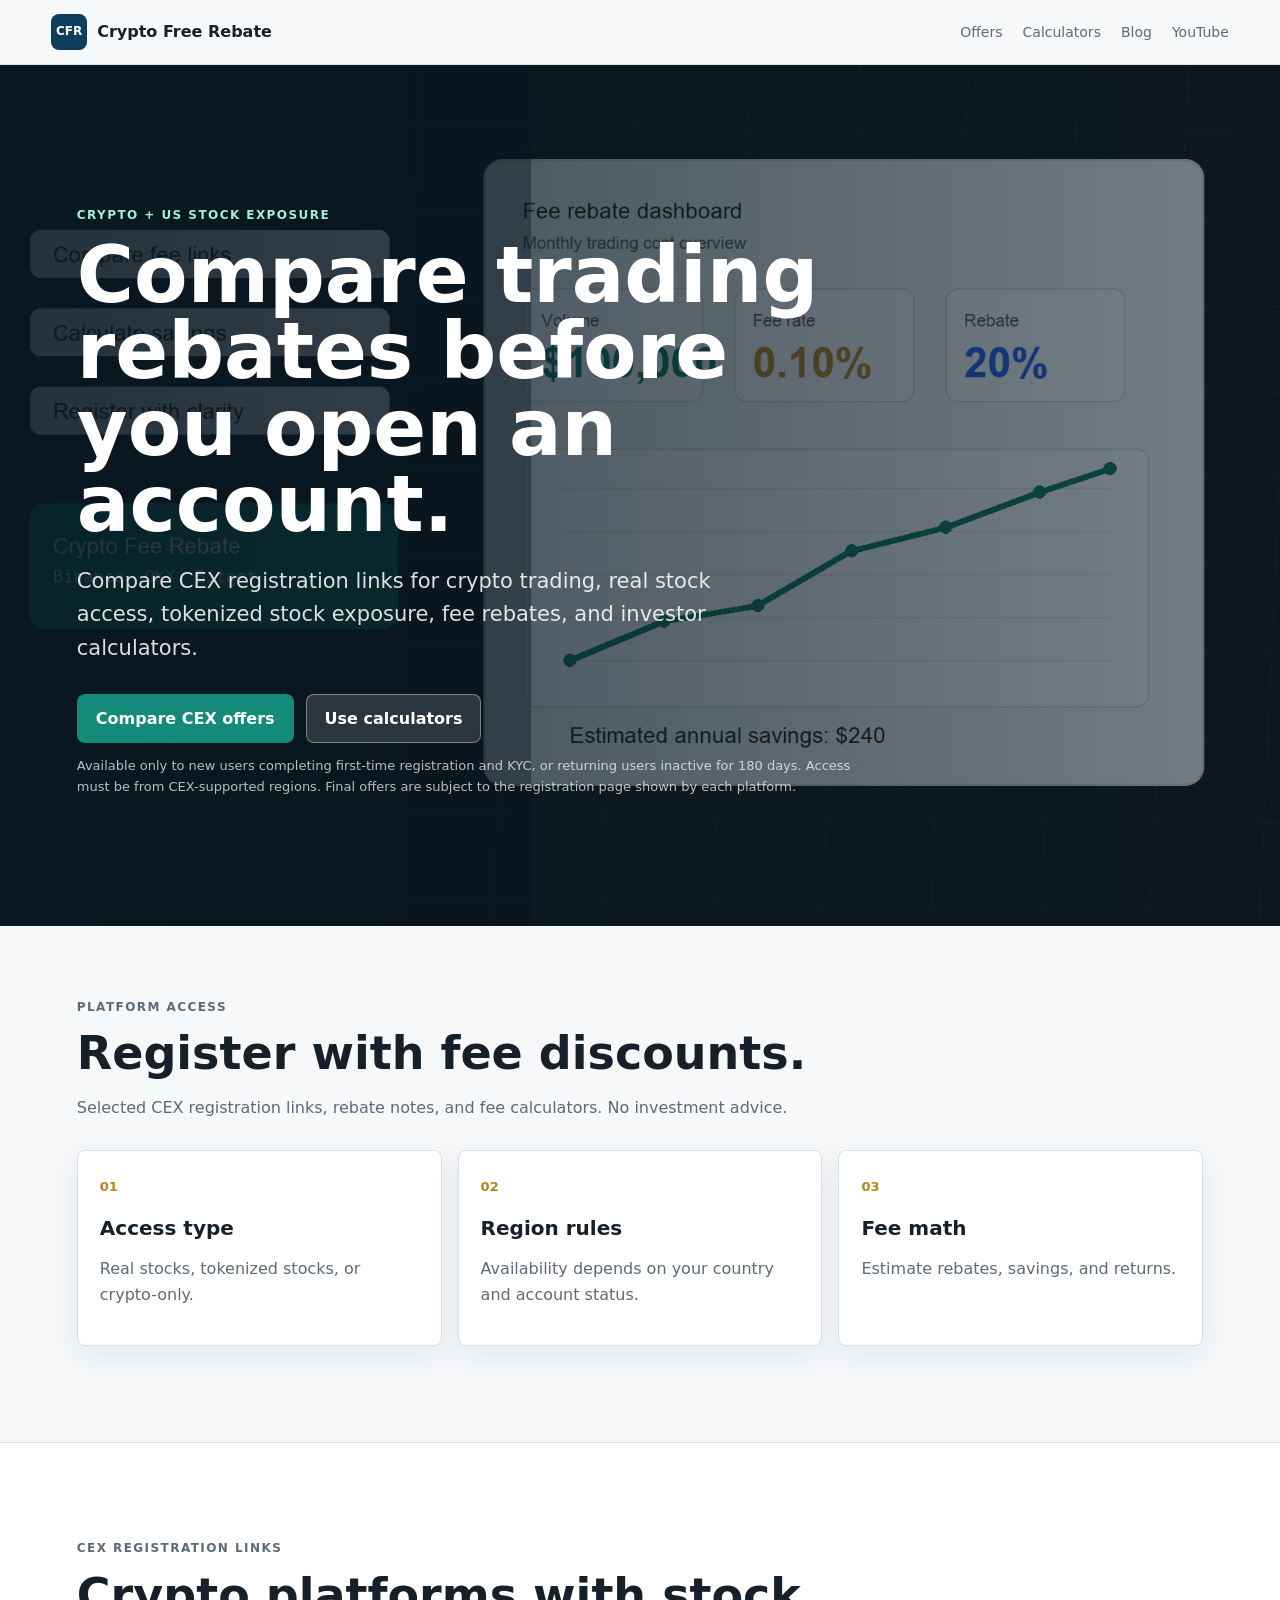
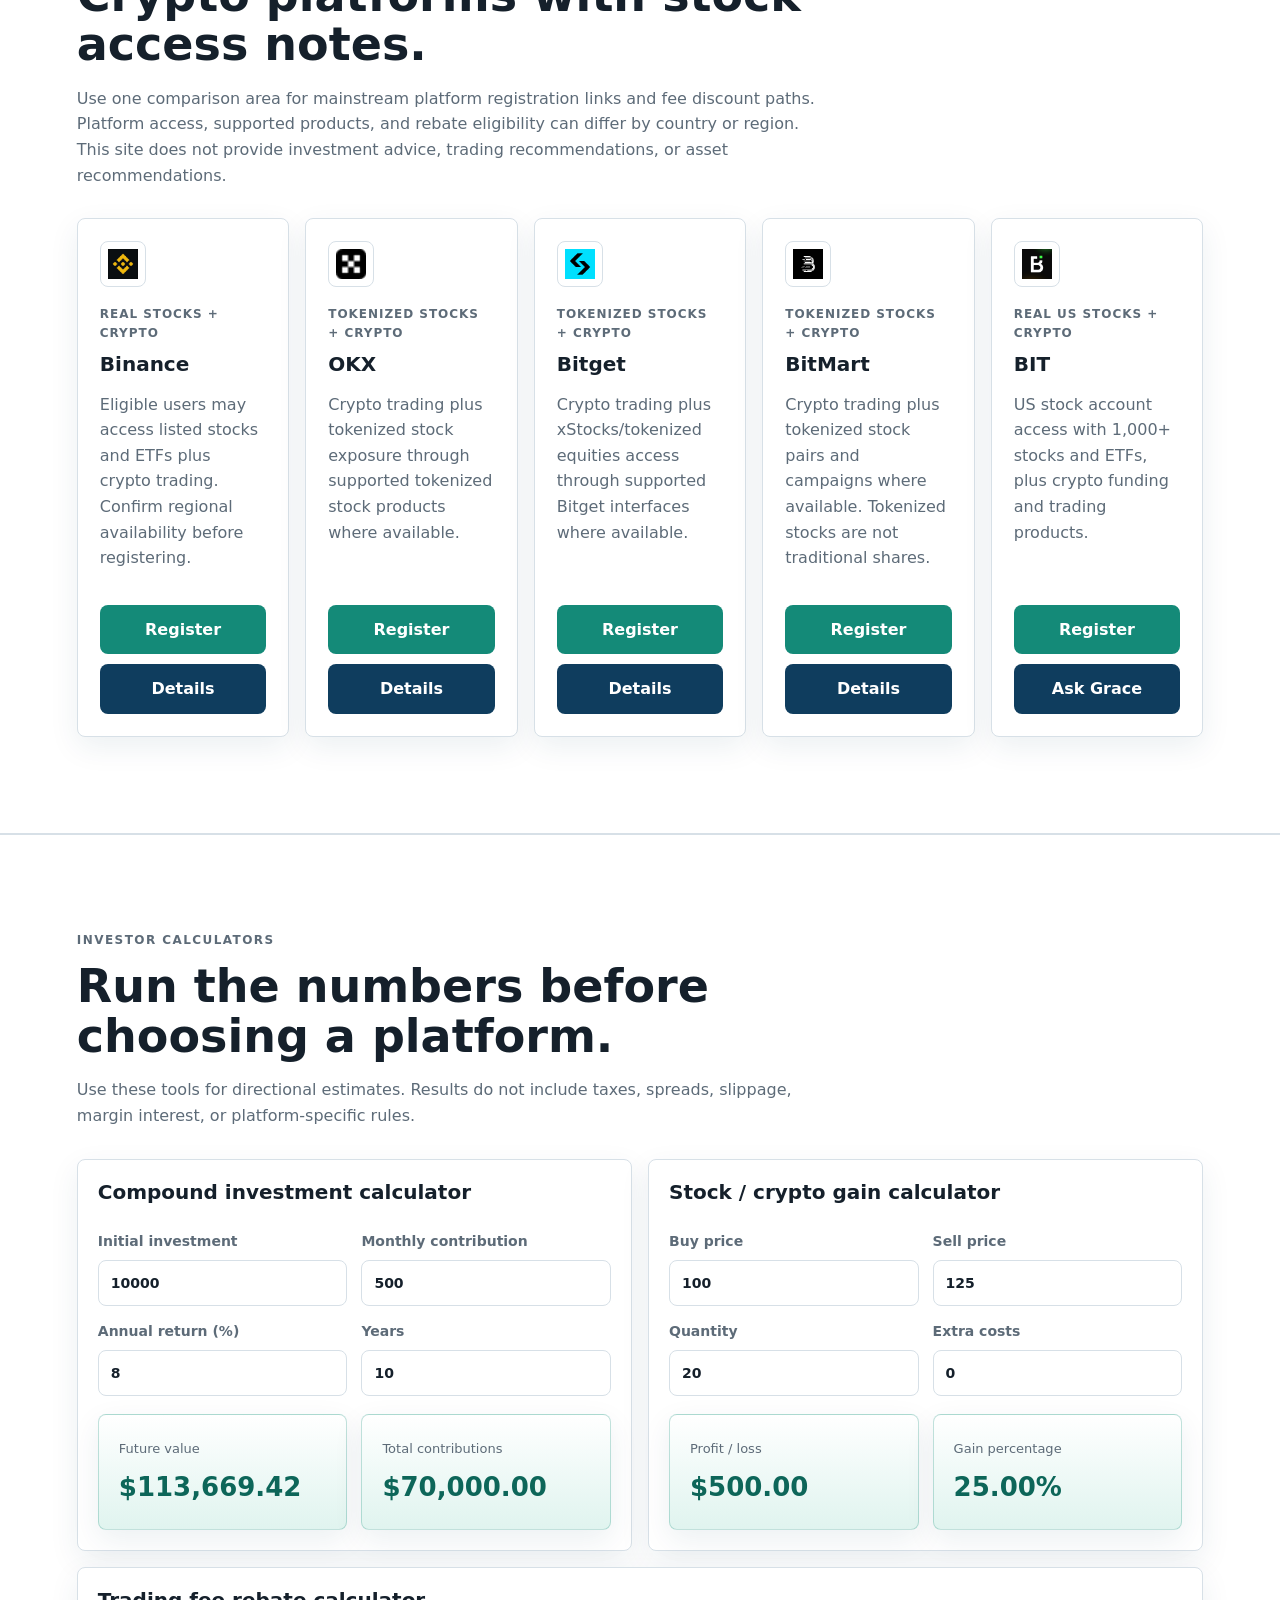
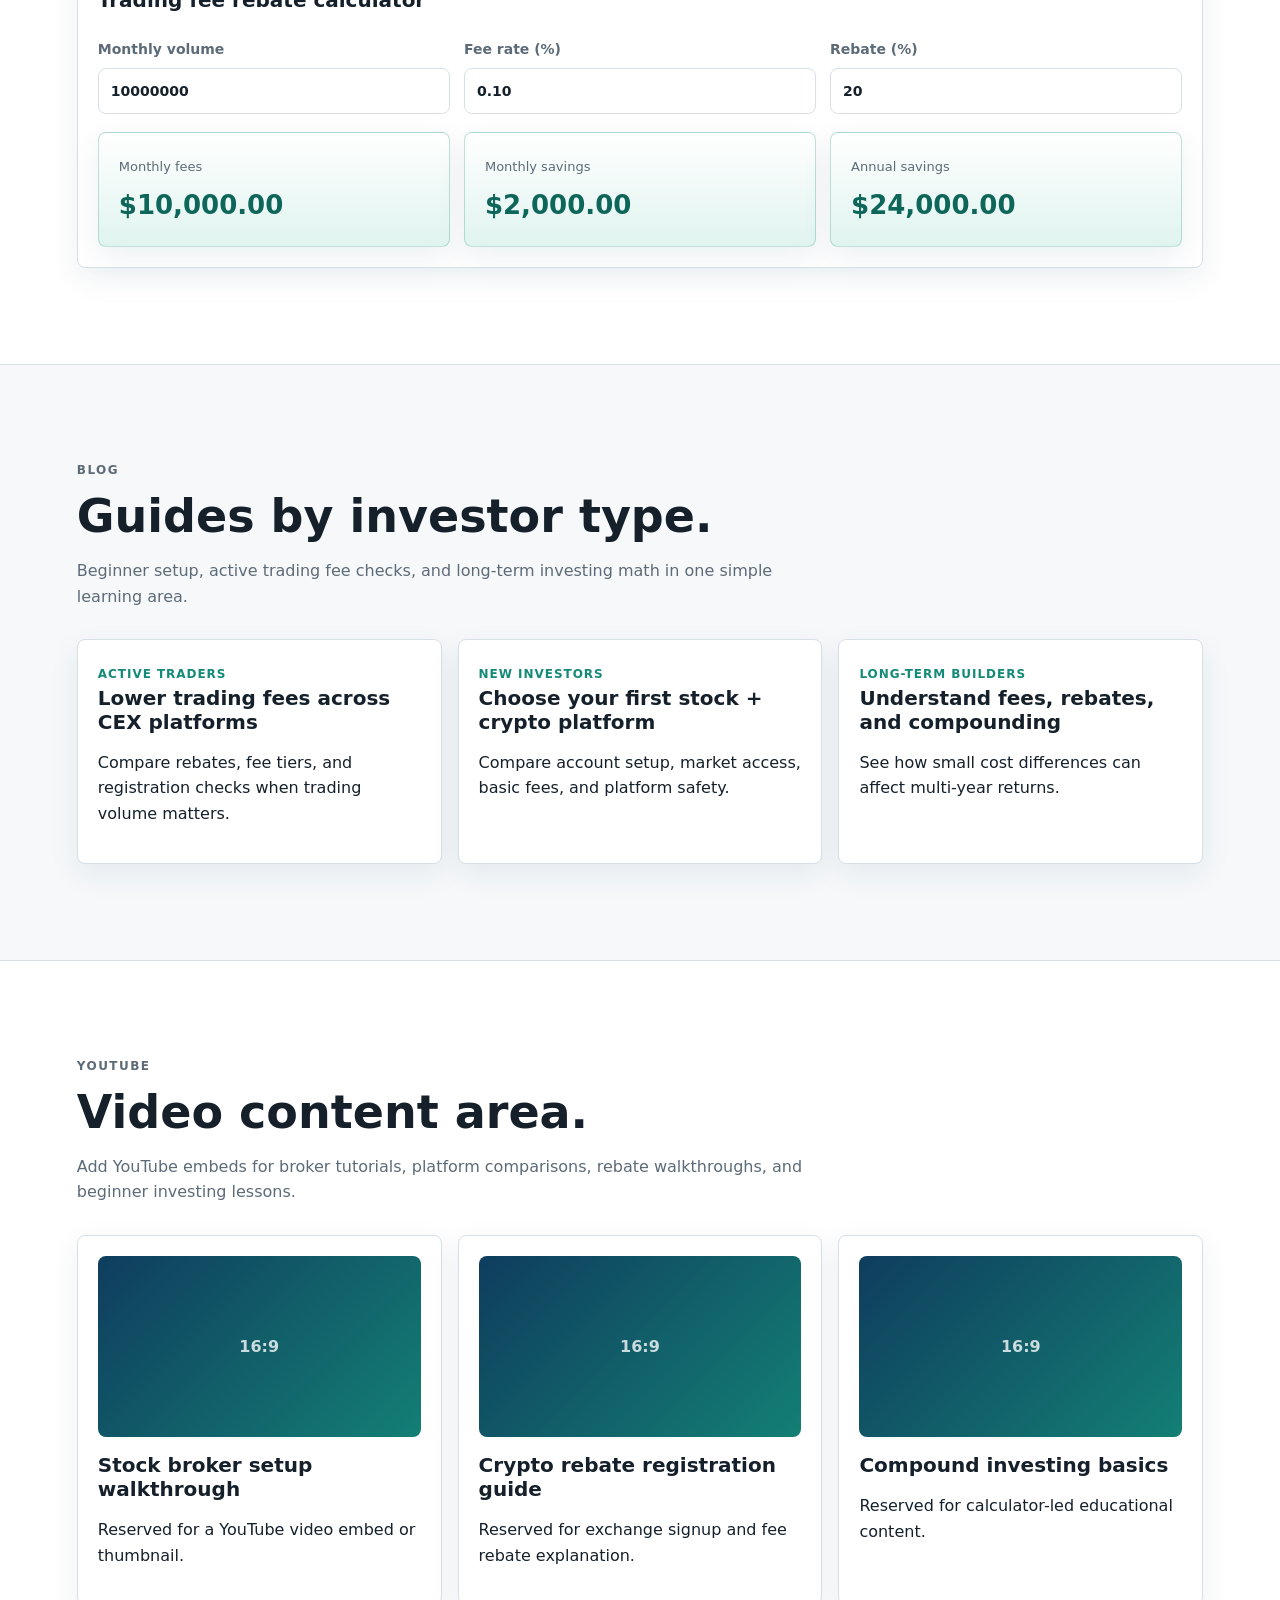
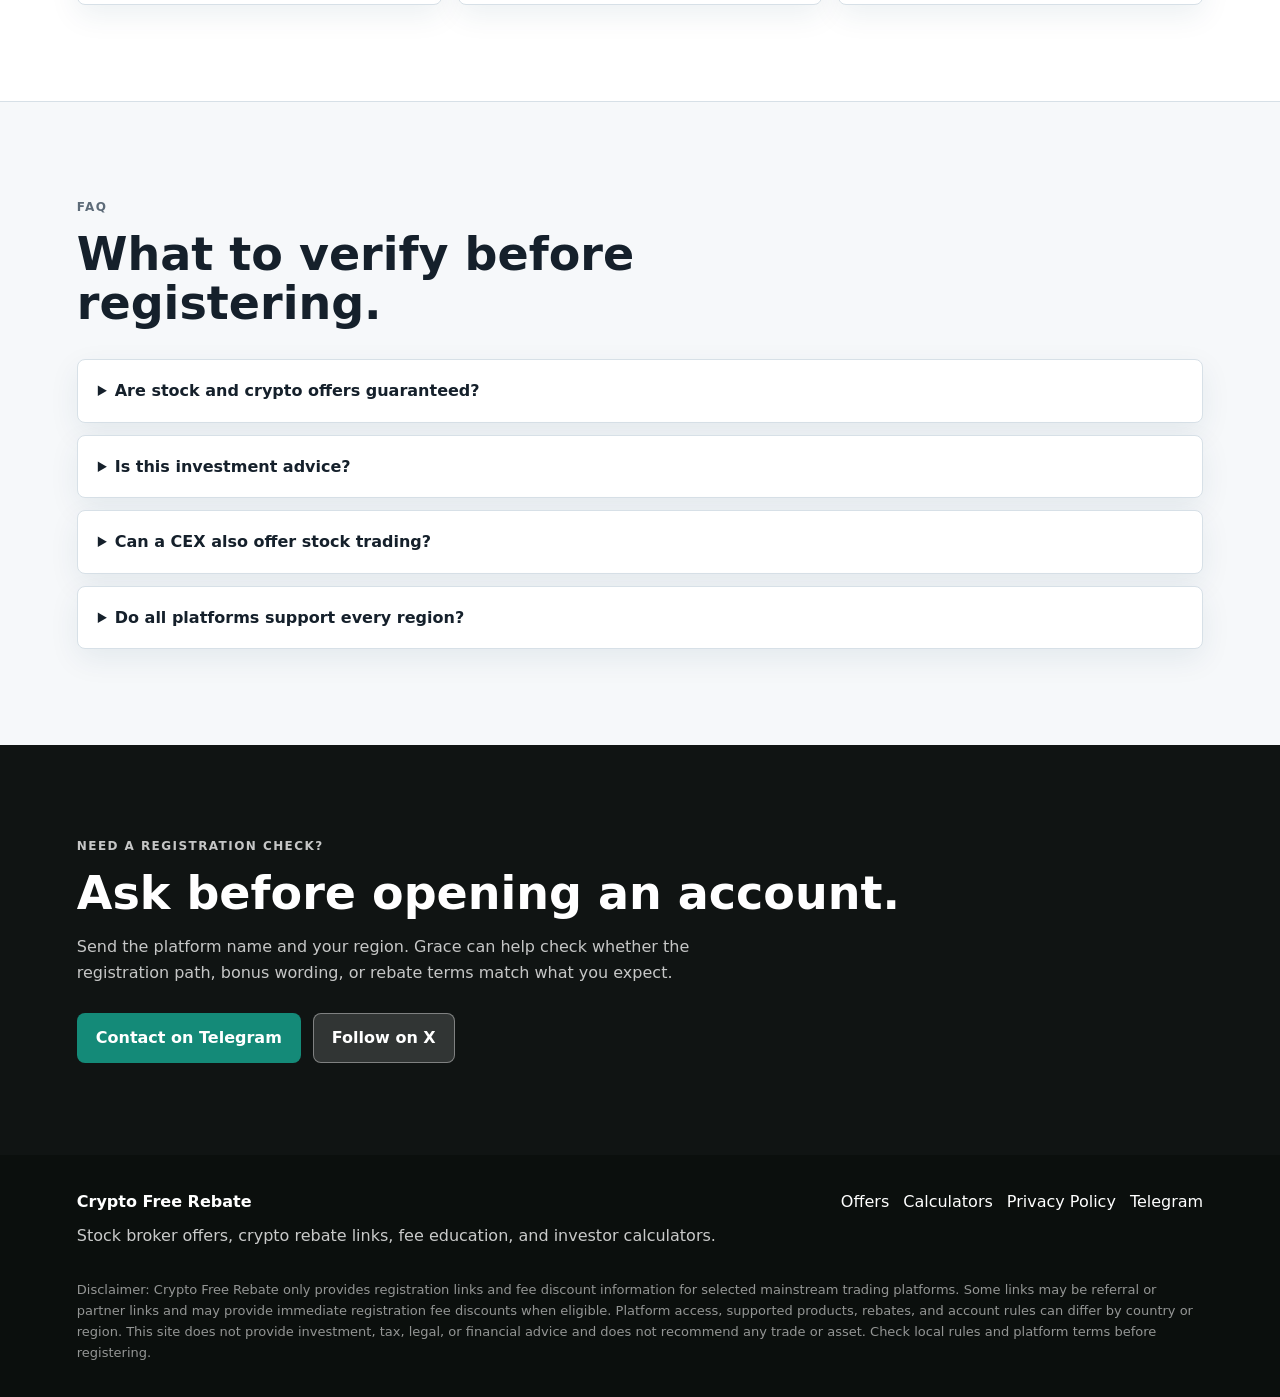
==== index.html @ 169d19b3 "Initial static site" ====
<!doctype html>
<html lang="en">
  <head>
    <meta charset="utf-8">
    <meta name="viewport" content="width=device-width, initial-scale=1">
    <meta name="theme-color" content="#f6f8fa">
    <meta name="apple-mobile-web-app-status-bar-style" content="default">
    <title>Crypto Free Rebate | Stock & Crypto Trading Offers</title>
    <meta name="description" content="Compare stock broker offers, crypto exchange rebates, trading fee discounts, and use investment calculators for compounding, gains, and fee savings.">
    <link rel="canonical" href="https://cryptofreerebate.com/">
    <meta property="og:type" content="website">
    <meta property="og:url" content="https://cryptofreerebate.com/">
    <meta property="og:title" content="Crypto Free Rebate | Stock & Crypto Trading Offers">
    <meta property="og:description" content="Compare stock and crypto trading offers, fee rebates, and investment tools in one clear place.">
    <meta property="og:image" content="https://cryptofreerebate.com/assets/og-image.png">
    <meta name="twitter:card" content="summary_large_image">
    <meta name="twitter:title" content="Crypto Free Rebate">
    <meta name="twitter:description" content="Stock broker offers, crypto rebates, and calculators for smarter fee decisions.">
    <meta name="twitter:image" content="https://cryptofreerebate.com/assets/og-image.png">
    <link rel="icon" href="/assets/favicon.svg" type="image/svg+xml">
    <link rel="stylesheet" href="/assets/styles.css">
    <script defer src="/assets/app.js"></script>
    <script type="application/ld+json">
      {
        "@context": "https://schema.org",
        "@type": "WebSite",
        "name": "Crypto Free Rebate",
        "url": "https://cryptofreerebate.com/",
        "description": "A stock and crypto trading offer comparison site with investment calculators and fee education.",
        "inLanguage": "en"
      }
    </script>
  </head>
  <body>
    <header class="site-header">
      <a class="brand" href="/" aria-label="Crypto Free Rebate home">
        <span class="brand-mark">CFR</span>
        <span>Crypto Free Rebate</span>
      </a>
      <nav class="nav" aria-label="Main navigation">
        <a href="#cex-offers">Offers</a>
        <a href="#calculators">Calculators</a>
        <a href="#blog">Blog</a>
        <a href="#youtube">YouTube</a>
      </nav>
    </header>

    <main>
      <section class="hero image-hero">
        <div class="hero-overlay"></div>
        <div class="hero-content">
          <p class="eyebrow">Crypto + US stock exposure</p>
          <h1>Compare trading rebates before you open an account.</h1>
          <p class="hero-copy">Compare CEX registration links for crypto trading, real stock access, tokenized stock exposure, fee rebates, and investor calculators.</p>
          <div class="hero-actions">
            <a class="button primary" href="#cex-offers">Compare CEX offers</a>
            <a class="button secondary" href="#calculators">Use calculators</a>
          </div>
          <p class="microcopy">Available only to new users completing first-time registration and KYC, or returning users inactive for 180 days. Access must be from CEX-supported regions. Final offers are subject to the registration page shown by each platform.</p>
        </div>
      </section>

      <section class="section compact" aria-labelledby="trust-title">
        <div class="section-heading">
          <p class="eyebrow">Platform access</p>
          <h2 id="trust-title">Register with fee discounts.</h2>
          <p>Selected CEX registration links, rebate notes, and fee calculators. No investment advice.</p>
        </div>
        <div class="feature-grid">
          <article class="feature-card">
            <span class="feature-kicker">01</span>
            <h3>Access type</h3>
            <p>Real stocks, tokenized stocks, or crypto-only.</p>
          </article>
          <article class="feature-card">
            <span class="feature-kicker">02</span>
            <h3>Region rules</h3>
            <p>Availability depends on your country and account status.</p>
          </article>
          <article class="feature-card">
            <span class="feature-kicker">03</span>
            <h3>Fee math</h3>
            <p>Estimate rebates, savings, and returns.</p>
          </article>
        </div>
      </section>

      <section class="section band" id="cex-offers" aria-labelledby="cex-title">
        <div class="section-heading">
          <p class="eyebrow">CEX registration links</p>
          <h2 id="cex-title">Crypto platforms with stock access notes.</h2>
          <p>Use one comparison area for mainstream platform registration links and fee discount paths. Platform access, supported products, and rebate eligibility can differ by country or region. This site does not provide investment advice, trading recommendations, or asset recommendations.</p>
        </div>
        <div class="exchange-grid cex-grid">
          <article class="exchange-card">
            <div class="exchange-logo logo-image"><img src="/assets/logos/binance.jpg" alt="Binance logo"></div>
            <div>
              <p class="card-tag">Real stocks + crypto</p>
              <h3>Binance</h3>
              <p>Eligible users may access listed stocks and ETFs plus crypto trading. Confirm regional availability before registering.</p>
            </div>
            <div class="card-actions">
              <a class="button primary" href="https://accounts.binance.com/zh-CN/register?ref=GRACE0124" rel="sponsored nofollow noopener noreferrer">Register</a>
              <a class="button card-button" href="/binance-fee-rebate/">Details</a>
            </div>
          </article>
          <article class="exchange-card">
            <div class="exchange-logo logo-image"><img src="/assets/logos/okx.ico" alt="OKX logo"></div>
            <div>
              <p class="card-tag">Tokenized stocks + crypto</p>
              <h3>OKX</h3>
              <p>Crypto trading plus tokenized stock exposure through supported tokenized stock products where available.</p>
            </div>
            <div class="card-actions">
              <a class="button primary" href="https://www.promooboost.com/join/GRACE0124" rel="sponsored nofollow noopener noreferrer">Register</a>
              <a class="button card-button" href="/okx-fee-rebate/">Details</a>
            </div>
          </article>
          <article class="exchange-card">
            <div class="exchange-logo logo-image"><img src="/assets/logos/bitget.png" alt="Bitget logo"></div>
            <div>
              <p class="card-tag">Tokenized stocks + crypto</p>
              <h3>Bitget</h3>
              <p>Crypto trading plus xStocks/tokenized equities access through supported Bitget interfaces where available.</p>
            </div>
            <div class="card-actions">
              <a class="button primary" href="https://partner.hdmune.cn/bg/y2y7e4lp" rel="sponsored nofollow noopener noreferrer">Register</a>
              <a class="button card-button" href="/bitget-fee-rebate/">Details</a>
            </div>
          </article>
          <article class="exchange-card">
            <div class="exchange-logo logo-image"><img src="/assets/logos/bitmart.jpg" alt="BitMart logo"></div>
            <div>
              <p class="card-tag">Tokenized stocks + crypto</p>
              <h3>BitMart</h3>
              <p>Crypto trading plus tokenized stock pairs and campaigns where available. Tokenized stocks are not traditional shares.</p>
            </div>
            <div class="card-actions">
              <a class="button primary" href="https://www.bitmart.com/invite/Grace0124/zh-CN" rel="sponsored nofollow noopener noreferrer">Register</a>
              <a class="button card-button" href="/bitmart-fee-rebate/">Details</a>
            </div>
          </article>
          <article class="exchange-card">
            <div class="exchange-logo logo-image"><img src="/assets/logos/bit.jpg" alt="BIT logo"></div>
            <div>
              <p class="card-tag">Real US stocks + crypto</p>
              <h3>BIT</h3>
              <p>US stock account access with 1,000+ stocks and ETFs, plus crypto funding and trading products.</p>
            </div>
            <div class="card-actions">
              <a class="button primary" href="https://www.bit.com/signup" rel="sponsored nofollow noopener noreferrer">Register</a>
              <a class="button card-button" href="#contact">Ask Grace</a>
            </div>
          </article>
        </div>
      </section>

      <section class="section band" id="calculators" aria-labelledby="calc-title">
        <div class="section-heading">
          <p class="eyebrow">Investor calculators</p>
          <h2 id="calc-title">Run the numbers before choosing a platform.</h2>
          <p>Use these tools for directional estimates. Results do not include taxes, spreads, slippage, margin interest, or platform-specific rules.</p>
        </div>
        <div class="calculator-grid">
          <article class="tool-card calculator" data-compound-calculator>
            <h3>Compound investment calculator</h3>
            <div class="field-grid two">
              <label>Initial investment <input data-principal type="number" min="0" step="100" value="10000" inputmode="decimal"></label>
              <label>Monthly contribution <input data-contribution type="number" min="0" step="50" value="500" inputmode="decimal"></label>
              <label>Annual return (%) <input data-return type="number" step="0.1" value="8" inputmode="decimal"></label>
              <label>Years <input data-years type="number" min="1" step="1" value="10" inputmode="numeric"></label>
            </div>
            <div class="result-grid two" aria-live="polite">
              <div class="result-card"><span>Future value</span><strong data-future-value>$0.00</strong></div>
              <div class="result-card"><span>Total contributions</span><strong data-total-contributions>$0.00</strong></div>
            </div>
          </article>

          <article class="tool-card calculator" data-gain-calculator>
            <h3>Stock / crypto gain calculator</h3>
            <div class="field-grid two">
              <label>Buy price <input data-buy-price type="number" min="0" step="0.01" value="100" inputmode="decimal"></label>
              <label>Sell price <input data-sell-price type="number" min="0" step="0.01" value="125" inputmode="decimal"></label>
              <label>Quantity <input data-quantity type="number" min="0" step="0.01" value="20" inputmode="decimal"></label>
              <label>Extra costs <input data-extra-costs type="number" min="0" step="0.01" value="0" inputmode="decimal"></label>
            </div>
            <div class="result-grid two" aria-live="polite">
              <div class="result-card"><span>Profit / loss</span><strong data-profit-loss>$0.00</strong></div>
              <div class="result-card"><span>Gain percentage</span><strong data-gain-percent>0.00%</strong></div>
            </div>
          </article>

          <article class="tool-card calculator" data-fee-calculator>
            <h3>Trading fee rebate calculator</h3>
            <div class="field-grid three">
              <label>Monthly volume <input data-volume type="number" min="0" step="1000" value="10000000" inputmode="decimal"></label>
              <label>Fee rate (%) <input data-fee-rate type="number" min="0" step="0.01" value="0.10" inputmode="decimal"></label>
              <label>Rebate (%) <input data-rebate type="number" min="0" max="100" step="1" value="20" inputmode="decimal"></label>
            </div>
            <div class="result-grid three" aria-live="polite">
              <div class="result-card"><span>Monthly fees</span><strong data-monthly-fee>$0.00</strong></div>
              <div class="result-card"><span>Monthly savings</span><strong data-monthly-savings>$0.00</strong></div>
              <div class="result-card"><span>Annual savings</span><strong data-annual-savings>$0.00</strong></div>
            </div>
          </article>
        </div>
      </section>

      <section class="section" id="blog" aria-labelledby="blog-title">
        <div class="section-heading">
          <p class="eyebrow">Blog</p>
          <h2 id="blog-title">Guides by investor type.</h2>
          <p>Beginner setup, active trading fee checks, and long-term investing math in one simple learning area.</p>
        </div>
        <div class="article-card-grid">
          <a class="article-card" href="/blog/reduce-crypto-trading-fees/">
            <span class="card-tag">Active traders</span>
            <h3>Lower trading fees across CEX platforms</h3>
            <p>Compare rebates, fee tiers, and registration checks when trading volume matters.</p>
          </a>
          <article class="article-card">
            <span class="card-tag">New investors</span>
            <h3>Choose your first stock + crypto platform</h3>
            <p>Compare account setup, market access, basic fees, and platform safety.</p>
          </article>
          <article class="article-card">
            <span class="card-tag">Long-term builders</span>
            <h3>Understand fees, rebates, and compounding</h3>
            <p>See how small cost differences can affect multi-year returns.</p>
          </article>
        </div>
      </section>

      <section class="section band" id="youtube" aria-labelledby="youtube-title">
        <div class="section-heading">
          <p class="eyebrow">YouTube</p>
          <h2 id="youtube-title">Video content area.</h2>
          <p>Add YouTube embeds for broker tutorials, platform comparisons, rebate walkthroughs, and beginner investing lessons.</p>
        </div>
        <div class="video-grid">
          <article class="video-card">
            <div class="video-placeholder">16:9</div>
            <h3>Stock broker setup walkthrough</h3>
            <p>Reserved for a YouTube video embed or thumbnail.</p>
          </article>
          <article class="video-card">
            <div class="video-placeholder">16:9</div>
            <h3>Crypto rebate registration guide</h3>
            <p>Reserved for exchange signup and fee rebate explanation.</p>
          </article>
          <article class="video-card">
            <div class="video-placeholder">16:9</div>
            <h3>Compound investing basics</h3>
            <p>Reserved for calculator-led educational content.</p>
          </article>
        </div>
      </section>

      <section class="section" aria-labelledby="faq-title">
        <div class="section-heading">
          <p class="eyebrow">FAQ</p>
          <h2 id="faq-title">What to verify before registering.</h2>
        </div>
        <div class="faq-list">
          <details>
            <summary>Are stock and crypto offers guaranteed?</summary>
            <p>No. Signup bonuses, rebates, and fee discounts depend on platform terms, region, KYC status, deposits, trading activity, and campaign timing.</p>
          </details>
          <details>
            <summary>Is this investment advice?</summary>
            <p>No. Crypto Free Rebate only provides mainstream trading platform registration links, fee discount information, and calculators. It does not recommend buying, selling, holding, or trading any asset.</p>
          </details>
          <details>
            <summary>Can a CEX also offer stock trading?</summary>
            <p>Yes, but the structure matters. Some platforms offer real stock trading. Others offer tokenized stocks that provide price exposure but may not include shareholder rights. Always verify product access on the platform site.</p>
          </details>
          <details>
            <summary>Do all platforms support every region?</summary>
            <p>No. Each crypto platform can restrict registration, products, fee rebates, KYC rules, deposits, and stock or tokenized stock access by country or region. Always check the platform page for your location before registering.</p>
          </details>
        </div>
      </section>

      <section class="cta-section" id="contact">
        <p class="eyebrow">Need a registration check?</p>
        <h2>Ask before opening an account.</h2>
        <p>Send the platform name and your region. Grace can help check whether the registration path, bonus wording, or rebate terms match what you expect.</p>
        <div class="hero-actions">
          <a class="button primary" href="https://t.me/Graceliu0124" rel="noopener noreferrer">Contact on Telegram</a>
          <a class="button secondary" href="https://x.com/0124_grace?s=21" rel="noopener noreferrer">Follow on X</a>
        </div>
      </section>
    </main>

    <footer class="footer">
      <div>
        <strong>Crypto Free Rebate</strong>
        <p>Stock broker offers, crypto rebate links, fee education, and investor calculators.</p>
      </div>
      <div class="footer-links">
        <a href="#cex-offers">Offers</a>
        <a href="#calculators">Calculators</a>
        <a href="/privacy-policy/">Privacy Policy</a>
        <a href="https://t.me/Graceliu0124" rel="noopener noreferrer">Telegram</a>
      </div>
      <p class="fine-print">Disclaimer: Crypto Free Rebate only provides registration links and fee discount information for selected mainstream trading platforms. Some links may be referral or partner links and may provide immediate registration fee discounts when eligible. Platform access, supported products, rebates, and account rules can differ by country or region. This site does not provide investment, tax, legal, or financial advice and does not recommend any trade or asset. Check local rules and platform terms before registering.</p>
    </footer>
  </body>
</html>
---- assets/styles.css ----
:root {
  color-scheme: light;
  --bg: #f6f8fa;
  --surface: #ffffff;
  --surface-muted: #eef4f3;
  --text: #15202b;
  --muted: #5d6b78;
  --border: #d7e0e7;
  --accent: #148a78;
  --accent-dark: #0d6659;
  --accent-soft: #e0f4ef;
  --gold: #b98521;
  --ink: #0f3d5e;
  --shadow: 0 10px 30px rgba(15, 61, 94, 0.08);
}

* {
  box-sizing: border-box;
}

html {
  scroll-behavior: smooth;
}

body {
  margin: 0;
  background: var(--bg);
  color: var(--text);
  font-family: Inter, ui-sans-serif, system-ui, -apple-system, BlinkMacSystemFont, "Segoe UI", sans-serif;
  line-height: 1.6;
}

a {
  color: inherit;
}

.site-header {
  position: sticky;
  top: 0;
  z-index: 10;
  display: flex;
  align-items: center;
  justify-content: space-between;
  gap: 24px;
  padding: 14px clamp(18px, 4vw, 56px);
  background: rgba(246, 248, 250, 0.92);
  border-bottom: 1px solid rgba(215, 224, 231, 0.86);
  backdrop-filter: blur(14px);
}

.brand {
  display: inline-flex;
  align-items: center;
  gap: 10px;
  font-weight: 800;
  text-decoration: none;
  letter-spacing: 0;
}

.brand-mark {
  display: inline-grid;
  place-items: center;
  width: 36px;
  height: 36px;
  border-radius: 8px;
  background: var(--ink);
  color: #fff;
  font-size: 12px;
  font-weight: 800;
}

.nav {
  display: flex;
  align-items: center;
  gap: 20px;
  color: var(--muted);
  font-size: 14px;
}

.nav a {
  text-decoration: none;
}

.nav a:hover {
  color: var(--text);
}

.image-hero {
  position: relative;
  min-height: 78vh;
  display: grid;
  align-items: center;
  padding: clamp(80px, 11vw, 150px) clamp(20px, 6vw, 86px) clamp(70px, 9vw, 120px);
  background-image: url("/assets/hero-dashboard.png");
  background-size: cover;
  background-position: center;
  overflow: hidden;
}

.hero-overlay {
  position: absolute;
  inset: 0;
  background: linear-gradient(90deg, rgba(8, 25, 38, 0.82), rgba(8, 25, 38, 0.54));
}

.hero-content {
  position: relative;
  max-width: 780px;
  color: #fff;
}

.eyebrow {
  margin: 0 0 12px;
  color: var(--accent);
  font-size: 12px;
  font-weight: 800;
  letter-spacing: 0.12em;
  text-transform: uppercase;
}

.hero-content .eyebrow {
  color: #9ff1d4;
}

h1,
h2,
h3,
p {
  overflow-wrap: anywhere;
}

h1 {
  margin: 0;
  max-width: 760px;
  font-size: clamp(42px, 7vw, 78px);
  line-height: 0.98;
  letter-spacing: 0;
}

h2 {
  margin: 0;
  font-size: clamp(28px, 4vw, 46px);
  line-height: 1.08;
  letter-spacing: 0;
}

h3 {
  margin: 0 0 8px;
  font-size: 20px;
  line-height: 1.2;
}

.hero-copy {
  max-width: 660px;
  margin: 22px 0 0;
  font-size: clamp(17px, 2vw, 21px);
  color: rgba(255, 255, 255, 0.86);
}

.microcopy,
.fine-print {
  font-size: 13px;
  color: rgba(255, 255, 255, 0.72);
}

.hero-actions {
  display: flex;
  flex-wrap: wrap;
  gap: 12px;
  margin-top: 28px;
}

.button {
  display: inline-flex;
  align-items: center;
  justify-content: center;
  min-height: 44px;
  padding: 11px 18px;
  border: 1px solid transparent;
  border-radius: 8px;
  font-weight: 800;
  text-decoration: none;
  transition: transform 180ms ease, background-color 180ms ease, border-color 180ms ease;
}

.button:hover {
  transform: translateY(-1px);
}

.primary {
  background: var(--accent);
  color: #fff;
}

.primary:hover {
  background: var(--accent-dark);
}

.secondary {
  background: rgba(255, 255, 255, 0.14);
  border-color: rgba(255, 255, 255, 0.38);
  color: #fff;
}

.section {
  padding: clamp(56px, 8vw, 96px) clamp(20px, 6vw, 86px);
}

.section.compact {
  padding-top: clamp(46px, 6vw, 72px);
}

.band {
  background: var(--surface);
  border-block: 1px solid var(--border);
}

.section-heading {
  max-width: 760px;
  margin-bottom: 30px;
}

.section-heading p,
.split p,
.cta-section p,
.feature-card p,
.exchange-card p,
.content-page p,
.article p {
  color: var(--muted);
}

.feature-grid,
.exchange-grid {
  display: grid;
  grid-template-columns: repeat(3, minmax(0, 1fr));
  gap: 16px;
}

.exchange-grid {
  grid-template-columns: repeat(4, minmax(0, 1fr));
}

.cex-grid {
  grid-template-columns: repeat(5, minmax(0, 1fr));
}

.feature-card,
.exchange-card,
.stat-panel,
.faq-list details,
.rate-table,
.article-card {
  background: var(--surface);
  border: 1px solid var(--border);
  border-radius: 8px;
  box-shadow: var(--shadow);
}

.feature-card {
  padding: 22px;
}

.feature-kicker {
  display: inline-block;
  margin-bottom: 18px;
  color: var(--gold);
  font-weight: 800;
  font-size: 13px;
}

.exchange-card {
  display: flex;
  flex-direction: column;
  gap: 18px;
  min-height: 282px;
  padding: 22px;
}

.exchange-logo {
  width: 46px;
  height: 46px;
  display: grid;
  place-items: center;
  border-radius: 8px;
  color: #101413;
  font-weight: 900;
}

.logo-image {
  overflow: hidden;
  background: #fff;
  border: 1px solid var(--border);
}

.logo-image img {
  width: 30px;
  height: 30px;
  object-fit: contain;
}

.both {
  background: var(--ink);
  color: #fff;
}

.card-tag {
  margin: 0 0 8px;
  color: var(--accent);
  font-size: 12px;
  font-weight: 800;
  letter-spacing: 0.08em;
  text-transform: uppercase;
}

.binance {
  background: #f0b90b;
}

.okx {
  background: #111;
  color: #fff;
}

.bitget {
  background: #16d2b4;
}

.bitmart {
  background: #275df2;
  color: #fff;
}

.card-button {
  margin-top: auto;
  background: var(--ink);
  color: #fff;
}

.card-actions {
  display: grid;
  grid-template-columns: 1fr;
  gap: 10px;
  margin-top: auto;
}

.card-actions .button {
  width: 100%;
}

.split {
  display: grid;
  grid-template-columns: 1fr minmax(300px, 420px);
  gap: clamp(28px, 6vw, 72px);
  align-items: center;
}

.split .primary,
.content-page .primary,
.article .primary {
  margin-top: 10px;
}

.stat-panel {
  padding: 24px;
}

.stat-row,
.stat-total {
  display: flex;
  justify-content: space-between;
  gap: 20px;
  padding: 14px 0;
  border-bottom: 1px solid var(--border);
}

.stat-row span,
.stat-total span {
  color: var(--muted);
}

.stat-total {
  margin-top: 10px;
  padding: 18px;
  border: 0;
  border-radius: 8px;
  background: var(--accent-soft);
}

.faq-list {
  display: grid;
  gap: 12px;
}

.faq-list details {
  padding: 18px 20px;
}

.faq-list summary {
  cursor: pointer;
  font-weight: 800;
}

.cta-section {
  padding: clamp(58px, 8vw, 92px) clamp(20px, 6vw, 86px);
  background: #101413;
  color: #fff;
}

.cta-section p {
  max-width: 680px;
  color: rgba(255, 255, 255, 0.76);
}

.footer {
  display: grid;
  grid-template-columns: 1.4fr 1fr;
  gap: 24px;
  padding: 34px clamp(20px, 6vw, 86px);
  background: #0b0f0d;
  color: rgba(255, 255, 255, 0.78);
}

.footer strong {
  color: #fff;
}

.footer p {
  margin: 8px 0 0;
}

.footer-links {
  display: flex;
  flex-wrap: wrap;
  justify-content: flex-end;
  gap: 14px;
}

.footer-links a {
  color: #fff;
  text-decoration: none;
}

.fine-print {
  grid-column: 1 / -1;
  color: rgba(255, 255, 255, 0.56);
}

.page-hero {
  padding: clamp(72px, 10vw, 130px) clamp(20px, 6vw, 86px) clamp(50px, 7vw, 80px);
  background: #111614;
  color: #fff;
}

.page-hero p {
  max-width: 760px;
  color: rgba(255, 255, 255, 0.76);
}

.content-page {
  padding: clamp(46px, 7vw, 86px) clamp(20px, 6vw, 86px);
}

.content-grid {
  display: grid;
  grid-template-columns: minmax(0, 1.1fr) minmax(300px, 420px);
  gap: clamp(28px, 6vw, 72px);
}

.checklist {
  display: grid;
  gap: 12px;
  padding: 0;
  margin: 24px 0;
  list-style: none;
}

.checklist li {
  padding: 14px 16px;
  border: 1px solid var(--border);
  border-radius: 8px;
  background: var(--surface);
}

.rate-table {
  width: 100%;
  border-collapse: collapse;
  overflow: hidden;
}

.table-wrap {
  overflow-x: auto;
  border-radius: 8px;
  box-shadow: var(--shadow);
}

.offer-table {
  min-width: 860px;
  background: var(--surface);
}

.rate-table th,
.rate-table td {
  padding: 14px;
  border-bottom: 1px solid var(--border);
  text-align: left;
}

.rate-table th {
  color: var(--muted);
  font-size: 13px;
  text-transform: uppercase;
  letter-spacing: 0.08em;
}

.table-link {
  color: var(--accent-dark);
  font-weight: 800;
  text-decoration: none;
}

.table-link:hover {
  text-decoration: underline;
}

.side-panel {
  position: sticky;
  top: 86px;
  align-self: start;
}

.calculator {
  display: grid;
  gap: 18px;
}

.field-grid {
  display: grid;
  grid-template-columns: repeat(3, minmax(0, 1fr));
  gap: 14px;
}

.field-grid.two {
  grid-template-columns: repeat(2, minmax(0, 1fr));
}

.field-grid.three {
  grid-template-columns: repeat(3, minmax(0, 1fr));
}

label {
  display: grid;
  gap: 8px;
  color: var(--muted);
  font-size: 14px;
  font-weight: 700;
}

input {
  min-height: 46px;
  width: 100%;
  padding: 10px 12px;
  border: 1px solid var(--border);
  border-radius: 8px;
  background: var(--surface);
  color: var(--text);
  font: inherit;
}

.result-grid {
  display: grid;
  grid-template-columns: repeat(3, minmax(0, 1fr));
  gap: 14px;
}

.result-grid.two {
  grid-template-columns: repeat(2, minmax(0, 1fr));
}

.result-grid.three {
  grid-template-columns: repeat(3, minmax(0, 1fr));
}

.result-card,
.article-card,
.tool-card,
.video-card {
  padding: 20px;
}

.result-card,
.tool-card,
.video-card {
  background: var(--surface);
  border: 1px solid var(--border);
  border-radius: 8px;
  box-shadow: var(--shadow);
}

.result-card {
  background: linear-gradient(180deg, #fff, var(--accent-soft));
  border-color: rgba(20, 138, 120, 0.26);
}

.result-card span {
  color: var(--muted);
  font-size: 13px;
}

.result-card strong {
  display: block;
  margin-top: 6px;
  color: var(--accent-dark);
  font-size: 26px;
}

.article {
  max-width: 860px;
  padding: clamp(46px, 7vw, 86px) clamp(20px, 6vw, 86px);
}

.article h2 {
  margin-top: 42px;
  font-size: clamp(24px, 3vw, 34px);
}

.article-card-grid {
  display: grid;
  grid-template-columns: repeat(3, minmax(0, 1fr));
  gap: 16px;
}

.calculator-grid {
  display: grid;
  grid-template-columns: repeat(2, minmax(0, 1fr));
  gap: 16px;
}

.calculator-grid .tool-card:last-child {
  grid-column: 1 / -1;
}

.video-grid {
  display: grid;
  grid-template-columns: repeat(3, minmax(0, 1fr));
  gap: 16px;
}

.video-placeholder {
  display: grid;
  place-items: center;
  aspect-ratio: 16 / 9;
  margin-bottom: 16px;
  border-radius: 8px;
  background:
    linear-gradient(135deg, rgba(15, 61, 94, 0.92), rgba(20, 138, 120, 0.86)),
    var(--ink);
  color: rgba(255, 255, 255, 0.78);
  font-weight: 900;
}

.article-card {
  display: block;
  color: inherit;
  text-decoration: none;
}

@media (max-width: 960px) {
  .feature-grid,
  .exchange-grid,
  .cex-grid,
  .article-card-grid,
  .calculator-grid,
  .video-grid {
    grid-template-columns: repeat(2, minmax(0, 1fr));
  }

  .split,
  .content-grid {
    grid-template-columns: 1fr;
  }

  .side-panel {
    position: static;
  }
}

@media (max-width: 720px) {
  .site-header {
    align-items: flex-start;
    flex-direction: column;
  }

  .nav {
    width: 100%;
    overflow-x: auto;
    padding-bottom: 2px;
  }

  .image-hero {
    min-height: 72vh;
    background-position: 58% center;
  }

  .feature-grid,
  .exchange-grid,
  .cex-grid,
  .field-grid,
  .field-grid.two,
  .field-grid.three,
  .result-grid,
  .result-grid.two,
  .result-grid.three,
  .article-card-grid,
  .calculator-grid,
  .video-grid,
  .footer {
    grid-template-columns: 1fr;
  }

  .calculator-grid .tool-card:last-child {
    grid-column: auto;
  }

  .footer-links {
    justify-content: flex-start;
  }
}
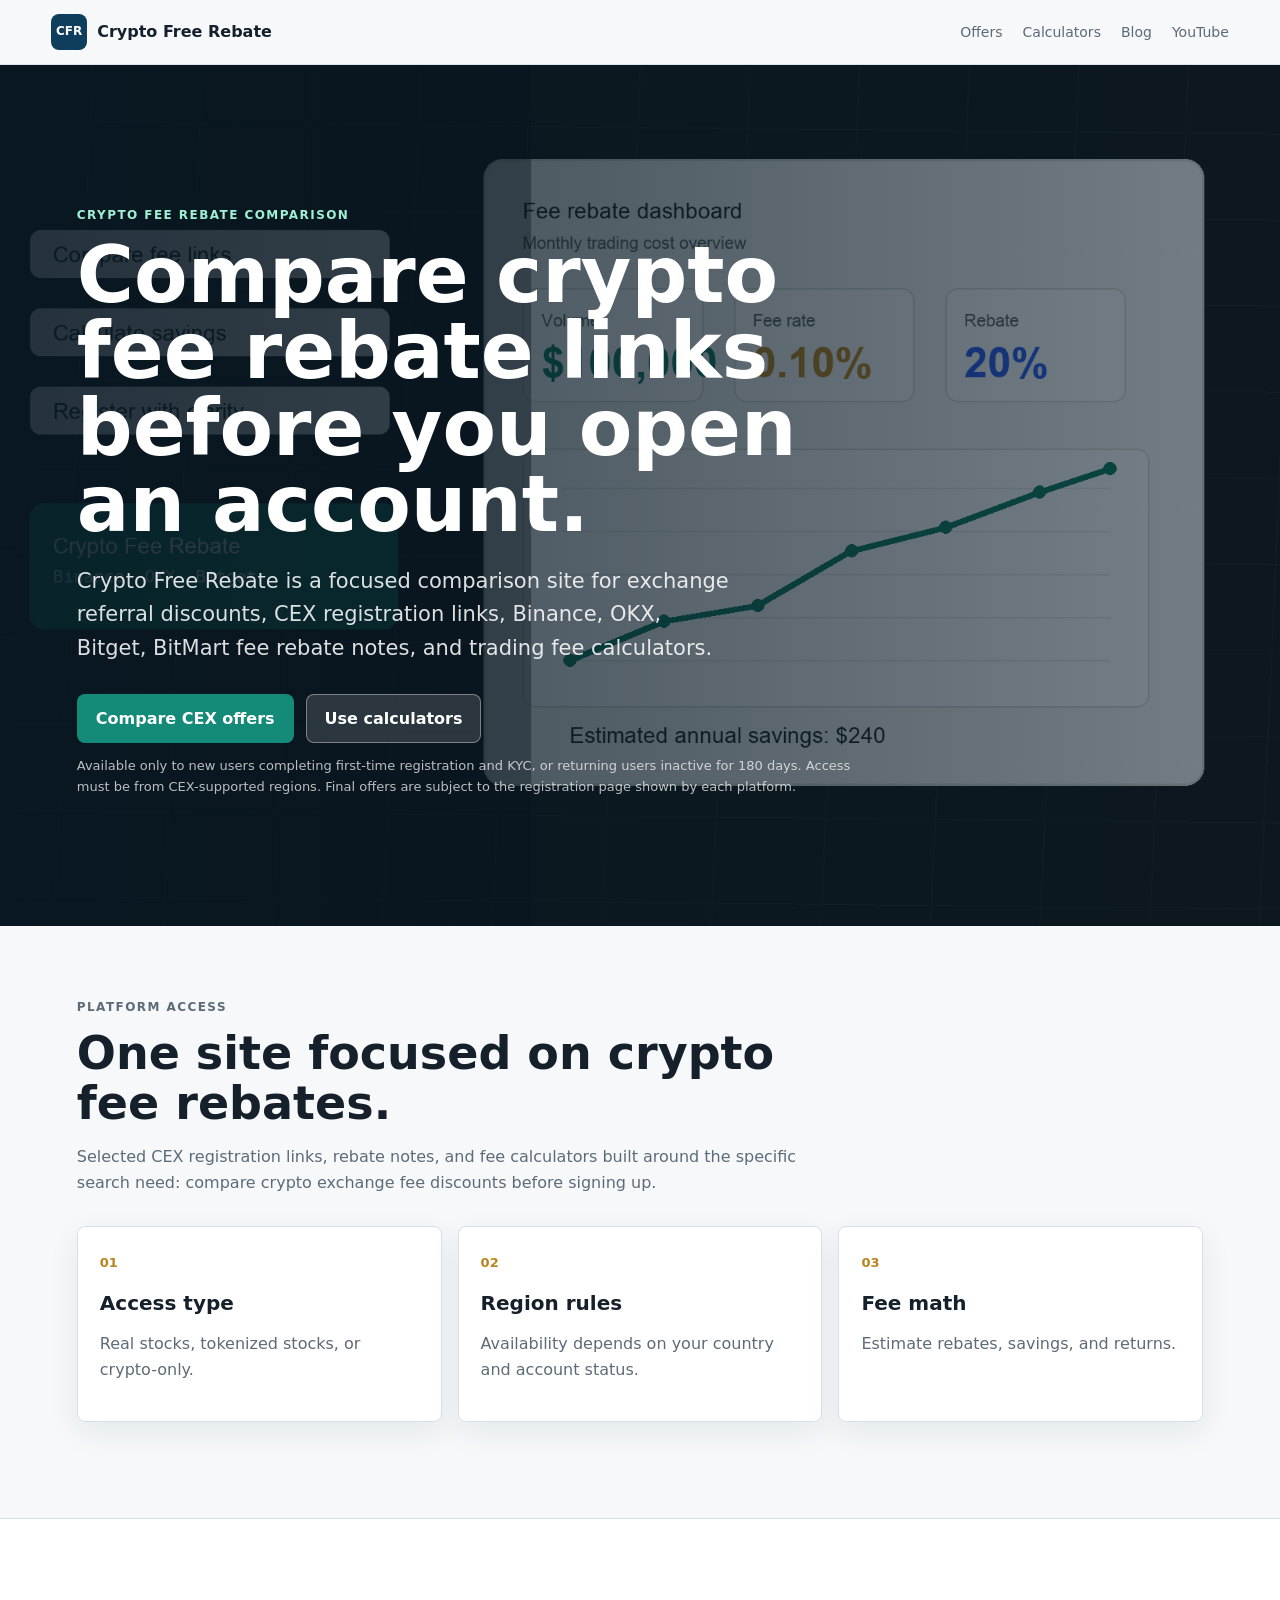
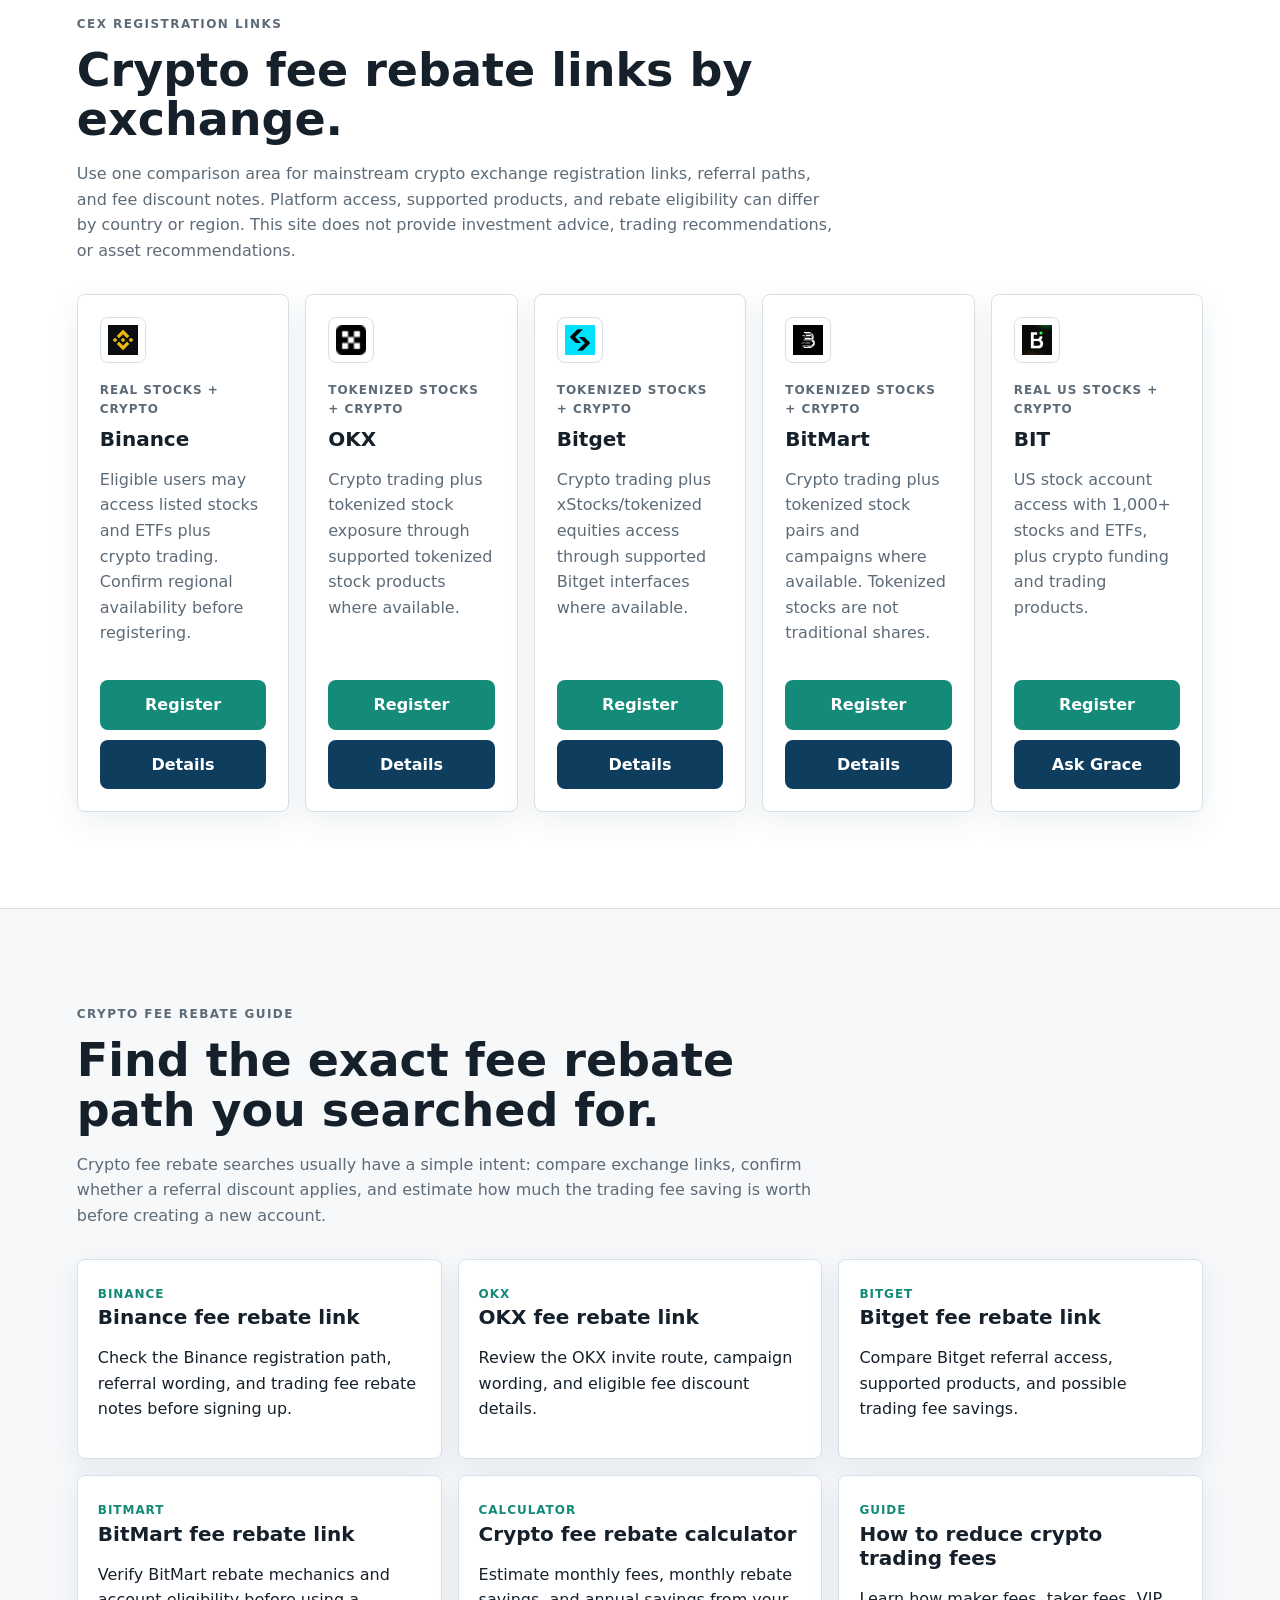
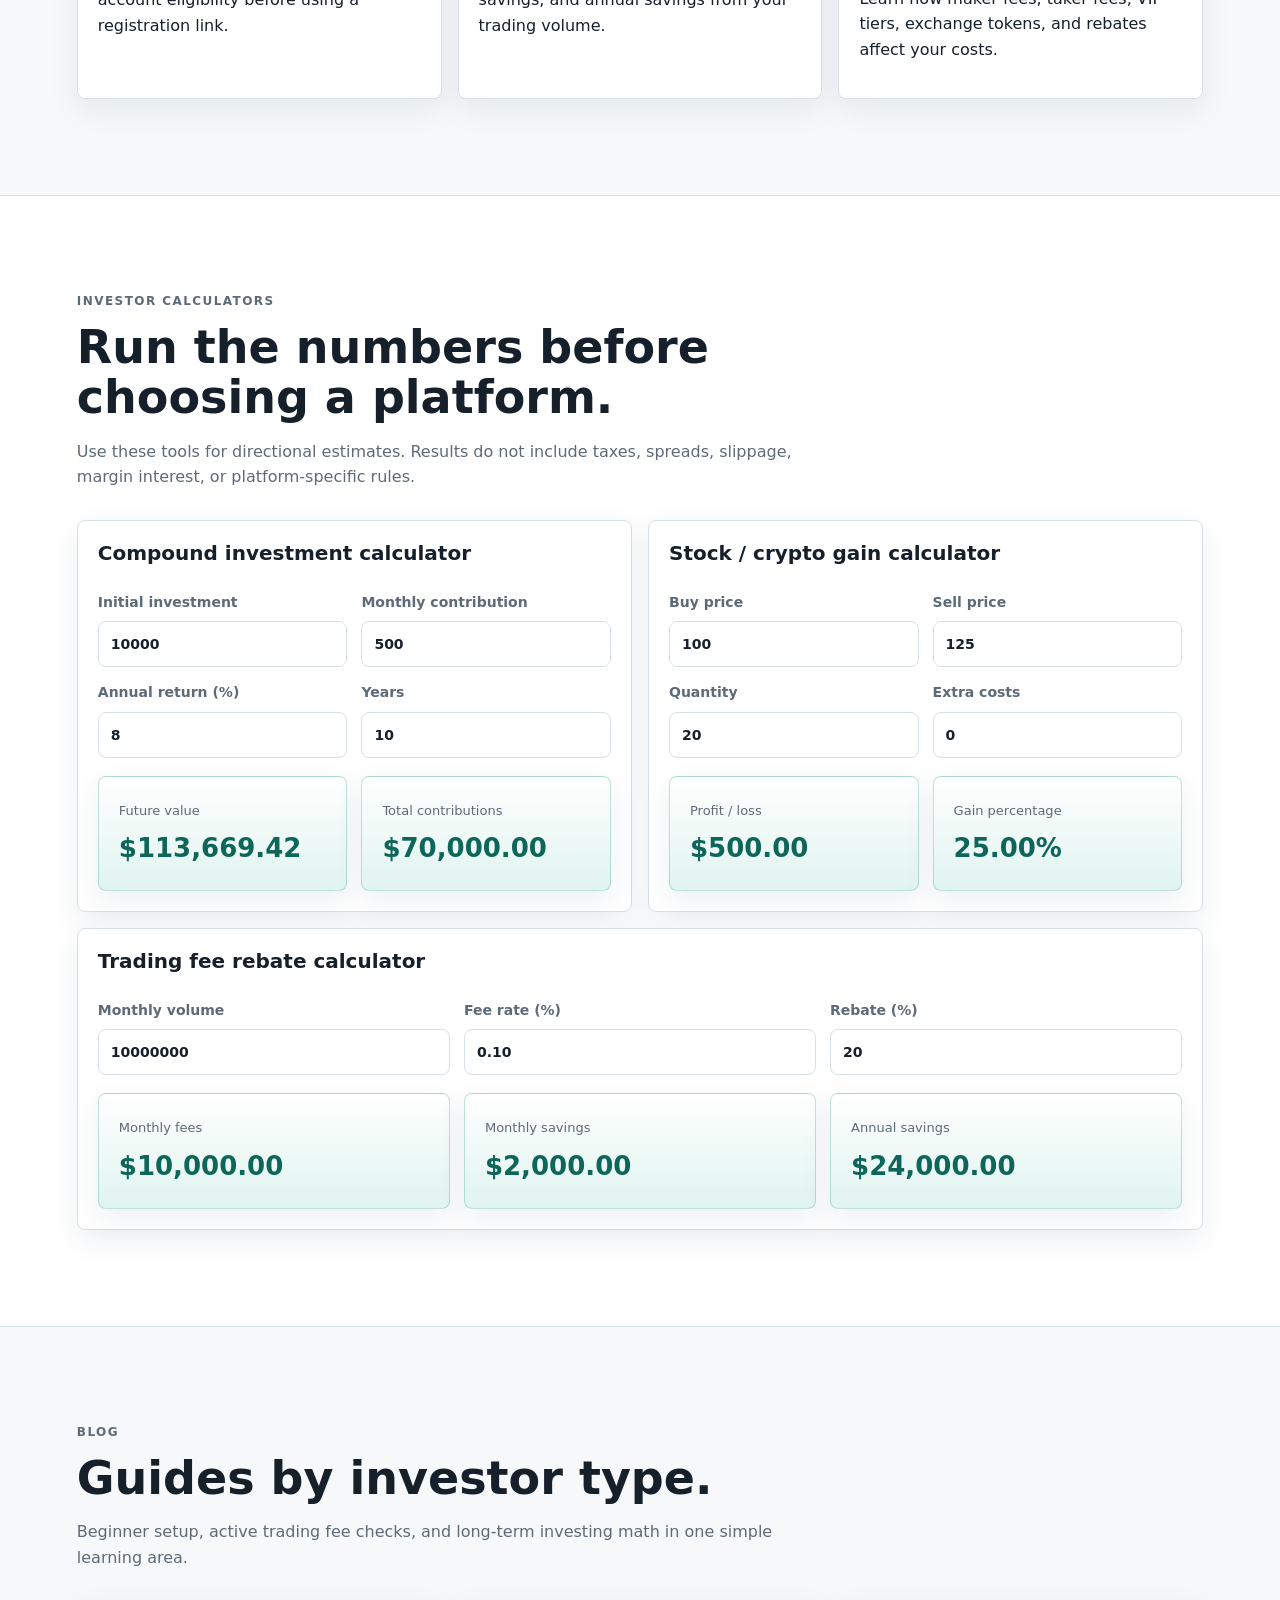
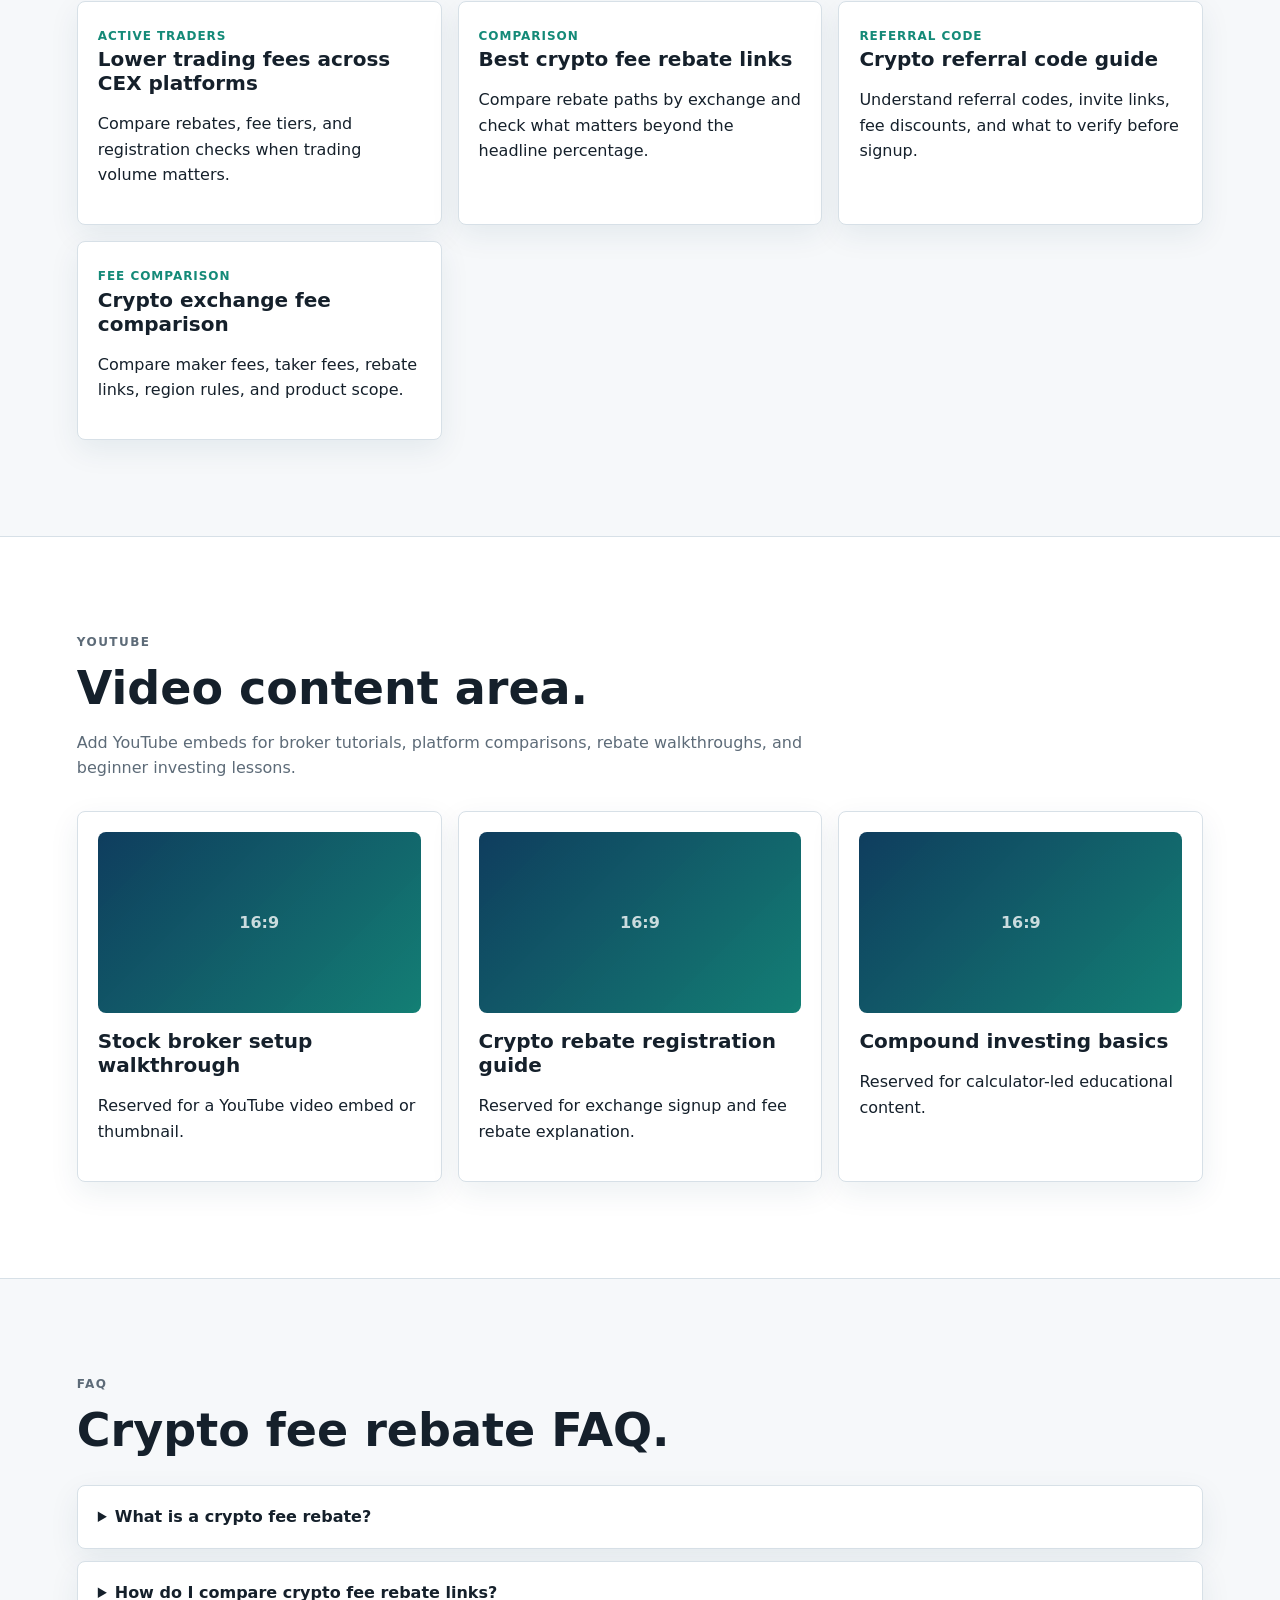
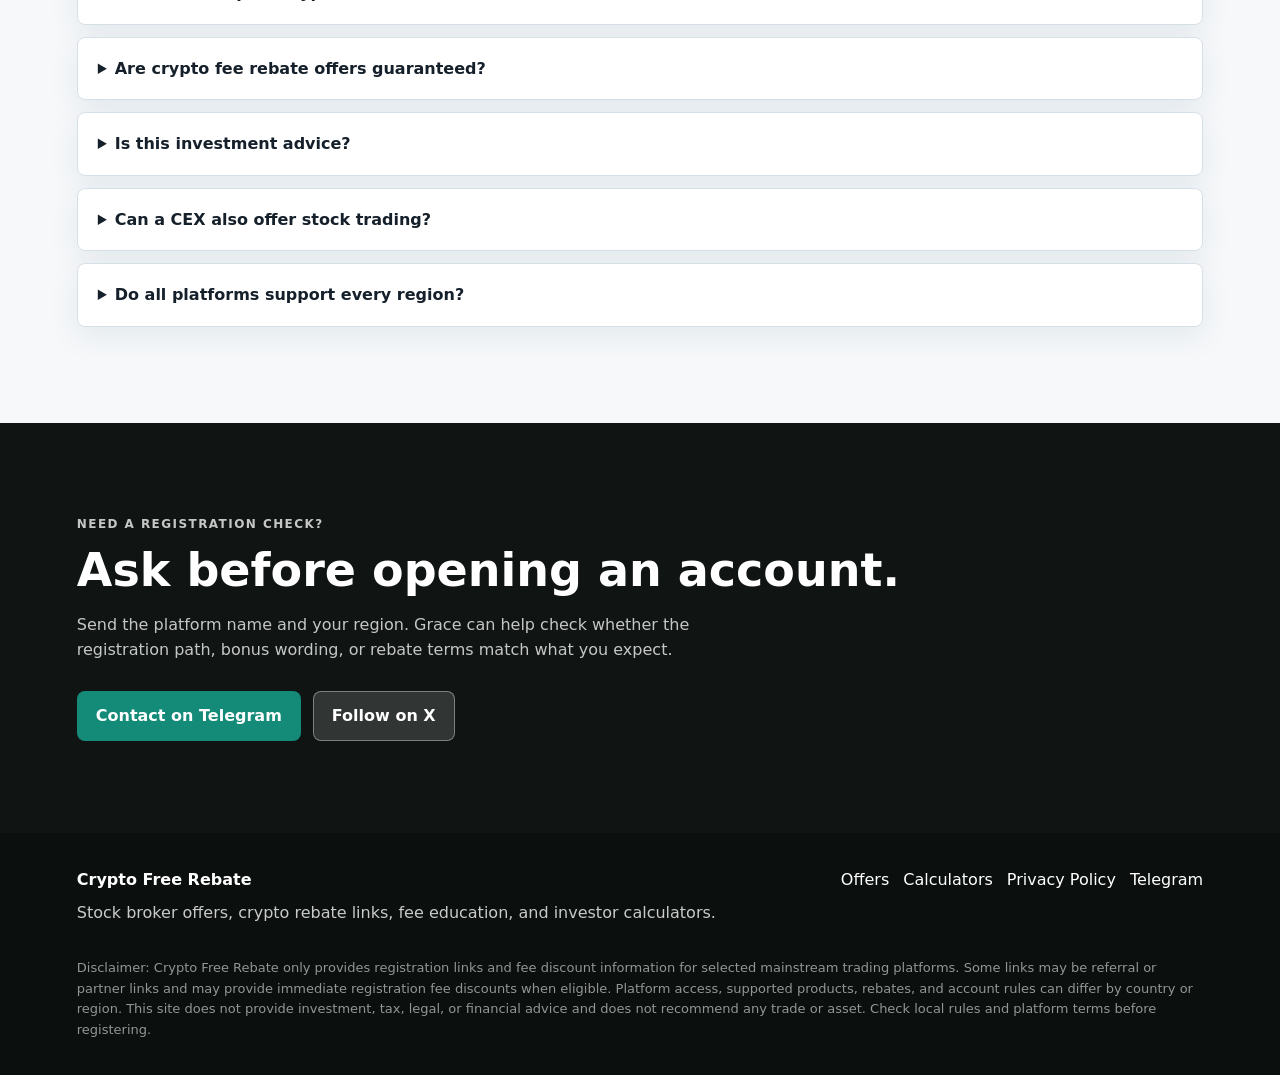
==== commit 0e092d02: "Add SEO fee rebate pages" ====
--- a/index.html
+++ b/index.html
@@ -5,29 +5,81 @@
     <meta name="viewport" content="width=device-width, initial-scale=1">
     <meta name="theme-color" content="#f6f8fa">
     <meta name="apple-mobile-web-app-status-bar-style" content="default">
-    <title>Crypto Free Rebate | Stock & Crypto Trading Offers</title>
-    <meta name="description" content="Compare stock broker offers, crypto exchange rebates, trading fee discounts, and use investment calculators for compounding, gains, and fee savings.">
+    <title>Crypto Fee Rebate Comparison | Crypto Free Rebate</title>
+    <meta name="description" content="Compare crypto fee rebate links, exchange referral discounts, Binance, OKX, Bitget, and BitMart registration offers, plus calculators for trading fee savings.">
+    <meta name="robots" content="index, follow, max-image-preview:large">
+    <meta name="author" content="Crypto Free Rebate">
     <link rel="canonical" href="https://cryptofreerebate.com/">
     <meta property="og:type" content="website">
+    <meta property="og:site_name" content="Crypto Free Rebate">
+    <meta property="og:locale" content="en_US">
     <meta property="og:url" content="https://cryptofreerebate.com/">
-    <meta property="og:title" content="Crypto Free Rebate | Stock & Crypto Trading Offers">
-    <meta property="og:description" content="Compare stock and crypto trading offers, fee rebates, and investment tools in one clear place.">
+    <meta property="og:title" content="Crypto Fee Rebate Comparison | Crypto Free Rebate">
+    <meta property="og:description" content="Compare crypto fee rebate links, exchange referral discounts, and trading fee calculators in one focused site.">
     <meta property="og:image" content="https://cryptofreerebate.com/assets/og-image.png">
+    <meta property="og:image:alt" content="Crypto Free Rebate trading offer comparison dashboard">
     <meta name="twitter:card" content="summary_large_image">
-    <meta name="twitter:title" content="Crypto Free Rebate">
-    <meta name="twitter:description" content="Stock broker offers, crypto rebates, and calculators for smarter fee decisions.">
+    <meta name="twitter:url" content="https://cryptofreerebate.com/">
+    <meta name="twitter:title" content="Crypto Fee Rebate Comparison">
+    <meta name="twitter:description" content="Compare crypto fee rebate links, exchange referral discounts, and trading fee calculators.">
     <meta name="twitter:image" content="https://cryptofreerebate.com/assets/og-image.png">
+    <meta name="twitter:image:alt" content="Crypto Free Rebate trading offer comparison dashboard">
     <link rel="icon" href="/assets/favicon.svg" type="image/svg+xml">
     <link rel="stylesheet" href="/assets/styles.css">
     <script defer src="/assets/app.js"></script>
     <script type="application/ld+json">
       {
         "@context": "https://schema.org",
-        "@type": "WebSite",
-        "name": "Crypto Free Rebate",
-        "url": "https://cryptofreerebate.com/",
-        "description": "A stock and crypto trading offer comparison site with investment calculators and fee education.",
-        "inLanguage": "en"
+        "@graph": [
+          {
+            "@type": "Organization",
+            "@id": "https://cryptofreerebate.com/#organization",
+            "name": "Crypto Free Rebate",
+            "url": "https://cryptofreerebate.com/",
+            "logo": "https://cryptofreerebate.com/assets/favicon.svg"
+          },
+          {
+            "@type": "WebSite",
+            "@id": "https://cryptofreerebate.com/#website",
+            "name": "Crypto Free Rebate",
+            "url": "https://cryptofreerebate.com/",
+            "publisher": {
+              "@id": "https://cryptofreerebate.com/#organization"
+            },
+            "description": "A focused crypto fee rebate comparison site with exchange registration links, fee education, and trading fee calculators.",
+            "inLanguage": "en-US"
+          },
+          {
+            "@type": "FAQPage",
+            "@id": "https://cryptofreerebate.com/#faq",
+            "mainEntity": [
+              {
+                "@type": "Question",
+                "name": "What is a crypto fee rebate?",
+                "acceptedAnswer": {
+                  "@type": "Answer",
+                  "text": "A crypto fee rebate is a trading fee benefit connected to an exchange referral, invite link, campaign, or account tier. The exact benefit depends on the exchange, region, product, and current campaign terms."
+                }
+              },
+              {
+                "@type": "Question",
+                "name": "How do I compare crypto fee rebate links?",
+                "acceptedAnswer": {
+                  "@type": "Answer",
+                  "text": "Compare the visible referral code, rebate percentage, supported products, region rules, KYC requirements, and whether the benefit applies to spot, futures, or both."
+                }
+              },
+              {
+                "@type": "Question",
+                "name": "Are crypto fee rebate offers guaranteed?",
+                "acceptedAnswer": {
+                  "@type": "Answer",
+                  "text": "No. Crypto fee rebate offers depend on platform terms, region, KYC status, deposits, trading activity, and campaign timing."
+                }
+              }
+            ]
+          }
+        ]
       }
     </script>
   </head>
@@ -49,9 +101,9 @@
       <section class="hero image-hero">
         <div class="hero-overlay"></div>
         <div class="hero-content">
-          <p class="eyebrow">Crypto + US stock exposure</p>
-          <h1>Compare trading rebates before you open an account.</h1>
-          <p class="hero-copy">Compare CEX registration links for crypto trading, real stock access, tokenized stock exposure, fee rebates, and investor calculators.</p>
+          <p class="eyebrow">Crypto fee rebate comparison</p>
+          <h1>Compare crypto fee rebate links before you open an account.</h1>
+          <p class="hero-copy">Crypto Free Rebate is a focused comparison site for exchange referral discounts, CEX registration links, Binance, OKX, Bitget, BitMart fee rebate notes, and trading fee calculators.</p>
           <div class="hero-actions">
             <a class="button primary" href="#cex-offers">Compare CEX offers</a>
             <a class="button secondary" href="#calculators">Use calculators</a>
@@ -63,8 +115,8 @@
       <section class="section compact" aria-labelledby="trust-title">
         <div class="section-heading">
           <p class="eyebrow">Platform access</p>
-          <h2 id="trust-title">Register with fee discounts.</h2>
-          <p>Selected CEX registration links, rebate notes, and fee calculators. No investment advice.</p>
+          <h2 id="trust-title">One site focused on crypto fee rebates.</h2>
+          <p>Selected CEX registration links, rebate notes, and fee calculators built around the specific search need: compare crypto exchange fee discounts before signing up.</p>
         </div>
         <div class="feature-grid">
           <article class="feature-card">
@@ -88,8 +140,8 @@
       <section class="section band" id="cex-offers" aria-labelledby="cex-title">
         <div class="section-heading">
           <p class="eyebrow">CEX registration links</p>
-          <h2 id="cex-title">Crypto platforms with stock access notes.</h2>
-          <p>Use one comparison area for mainstream platform registration links and fee discount paths. Platform access, supported products, and rebate eligibility can differ by country or region. This site does not provide investment advice, trading recommendations, or asset recommendations.</p>
+          <h2 id="cex-title">Crypto fee rebate links by exchange.</h2>
+          <p>Use one comparison area for mainstream crypto exchange registration links, referral paths, and fee discount notes. Platform access, supported products, and rebate eligibility can differ by country or region. This site does not provide investment advice, trading recommendations, or asset recommendations.</p>
         </div>
         <div class="exchange-grid cex-grid">
           <article class="exchange-card">
@@ -152,6 +204,46 @@
               <a class="button card-button" href="#contact">Ask Grace</a>
             </div>
           </article>
+        </div>
+      </section>
+
+      <section class="section" id="crypto-fee-rebate-guide" aria-labelledby="rebate-guide-title">
+        <div class="section-heading">
+          <p class="eyebrow">Crypto fee rebate guide</p>
+          <h2 id="rebate-guide-title">Find the exact fee rebate path you searched for.</h2>
+          <p>Crypto fee rebate searches usually have a simple intent: compare exchange links, confirm whether a referral discount applies, and estimate how much the trading fee saving is worth before creating a new account.</p>
+        </div>
+        <div class="article-card-grid">
+          <a class="article-card" href="/binance-fee-rebate/">
+            <span class="card-tag">Binance</span>
+            <h3>Binance fee rebate link</h3>
+            <p>Check the Binance registration path, referral wording, and trading fee rebate notes before signing up.</p>
+          </a>
+          <a class="article-card" href="/okx-fee-rebate/">
+            <span class="card-tag">OKX</span>
+            <h3>OKX fee rebate link</h3>
+            <p>Review the OKX invite route, campaign wording, and eligible fee discount details.</p>
+          </a>
+          <a class="article-card" href="/bitget-fee-rebate/">
+            <span class="card-tag">Bitget</span>
+            <h3>Bitget fee rebate link</h3>
+            <p>Compare Bitget referral access, supported products, and possible trading fee savings.</p>
+          </a>
+          <a class="article-card" href="/bitmart-fee-rebate/">
+            <span class="card-tag">BitMart</span>
+            <h3>BitMart fee rebate link</h3>
+            <p>Verify BitMart rebate mechanics and account eligibility before using a registration link.</p>
+          </a>
+          <a class="article-card" href="/tools/fee-calculator/">
+            <span class="card-tag">Calculator</span>
+            <h3>Crypto fee rebate calculator</h3>
+            <p>Estimate monthly fees, monthly rebate savings, and annual savings from your trading volume.</p>
+          </a>
+          <a class="article-card" href="/blog/reduce-crypto-trading-fees/">
+            <span class="card-tag">Guide</span>
+            <h3>How to reduce crypto trading fees</h3>
+            <p>Learn how maker fees, taker fees, VIP tiers, exchange tokens, and rebates affect your costs.</p>
+          </a>
         </div>
       </section>
 
@@ -218,16 +310,21 @@
             <h3>Lower trading fees across CEX platforms</h3>
             <p>Compare rebates, fee tiers, and registration checks when trading volume matters.</p>
           </a>
-          <article class="article-card">
-            <span class="card-tag">New investors</span>
-            <h3>Choose your first stock + crypto platform</h3>
-            <p>Compare account setup, market access, basic fees, and platform safety.</p>
-          </article>
-          <article class="article-card">
-            <span class="card-tag">Long-term builders</span>
-            <h3>Understand fees, rebates, and compounding</h3>
-            <p>See how small cost differences can affect multi-year returns.</p>
-          </article>
+          <a class="article-card" href="/best-crypto-fee-rebate/">
+            <span class="card-tag">Comparison</span>
+            <h3>Best crypto fee rebate links</h3>
+            <p>Compare rebate paths by exchange and check what matters beyond the headline percentage.</p>
+          </a>
+          <a class="article-card" href="/crypto-referral-code/">
+            <span class="card-tag">Referral code</span>
+            <h3>Crypto referral code guide</h3>
+            <p>Understand referral codes, invite links, fee discounts, and what to verify before signup.</p>
+          </a>
+          <a class="article-card" href="/exchange-fee-comparison/">
+            <span class="card-tag">Fee comparison</span>
+            <h3>Crypto exchange fee comparison</h3>
+            <p>Compare maker fees, taker fees, rebate links, region rules, and product scope.</p>
+          </a>
         </div>
       </section>
 
@@ -259,12 +356,20 @@
       <section class="section" aria-labelledby="faq-title">
         <div class="section-heading">
           <p class="eyebrow">FAQ</p>
-          <h2 id="faq-title">What to verify before registering.</h2>
+          <h2 id="faq-title">Crypto fee rebate FAQ.</h2>
         </div>
         <div class="faq-list">
           <details>
-            <summary>Are stock and crypto offers guaranteed?</summary>
-            <p>No. Signup bonuses, rebates, and fee discounts depend on platform terms, region, KYC status, deposits, trading activity, and campaign timing.</p>
+            <summary>What is a crypto fee rebate?</summary>
+            <p>A crypto fee rebate is a trading fee benefit connected to an exchange referral, invite link, campaign, or account tier. The exact benefit depends on the exchange, region, product, and current campaign terms.</p>
+          </details>
+          <details>
+            <summary>How do I compare crypto fee rebate links?</summary>
+            <p>Compare the visible referral code, rebate percentage, supported products, region rules, KYC requirements, and whether the benefit applies to spot, futures, or both.</p>
+          </details>
+          <details>
+            <summary>Are crypto fee rebate offers guaranteed?</summary>
+            <p>No. Crypto fee rebate offers depend on platform terms, region, KYC status, deposits, trading activity, and campaign timing.</p>
           </details>
           <details>
             <summary>Is this investment advice?</summary>
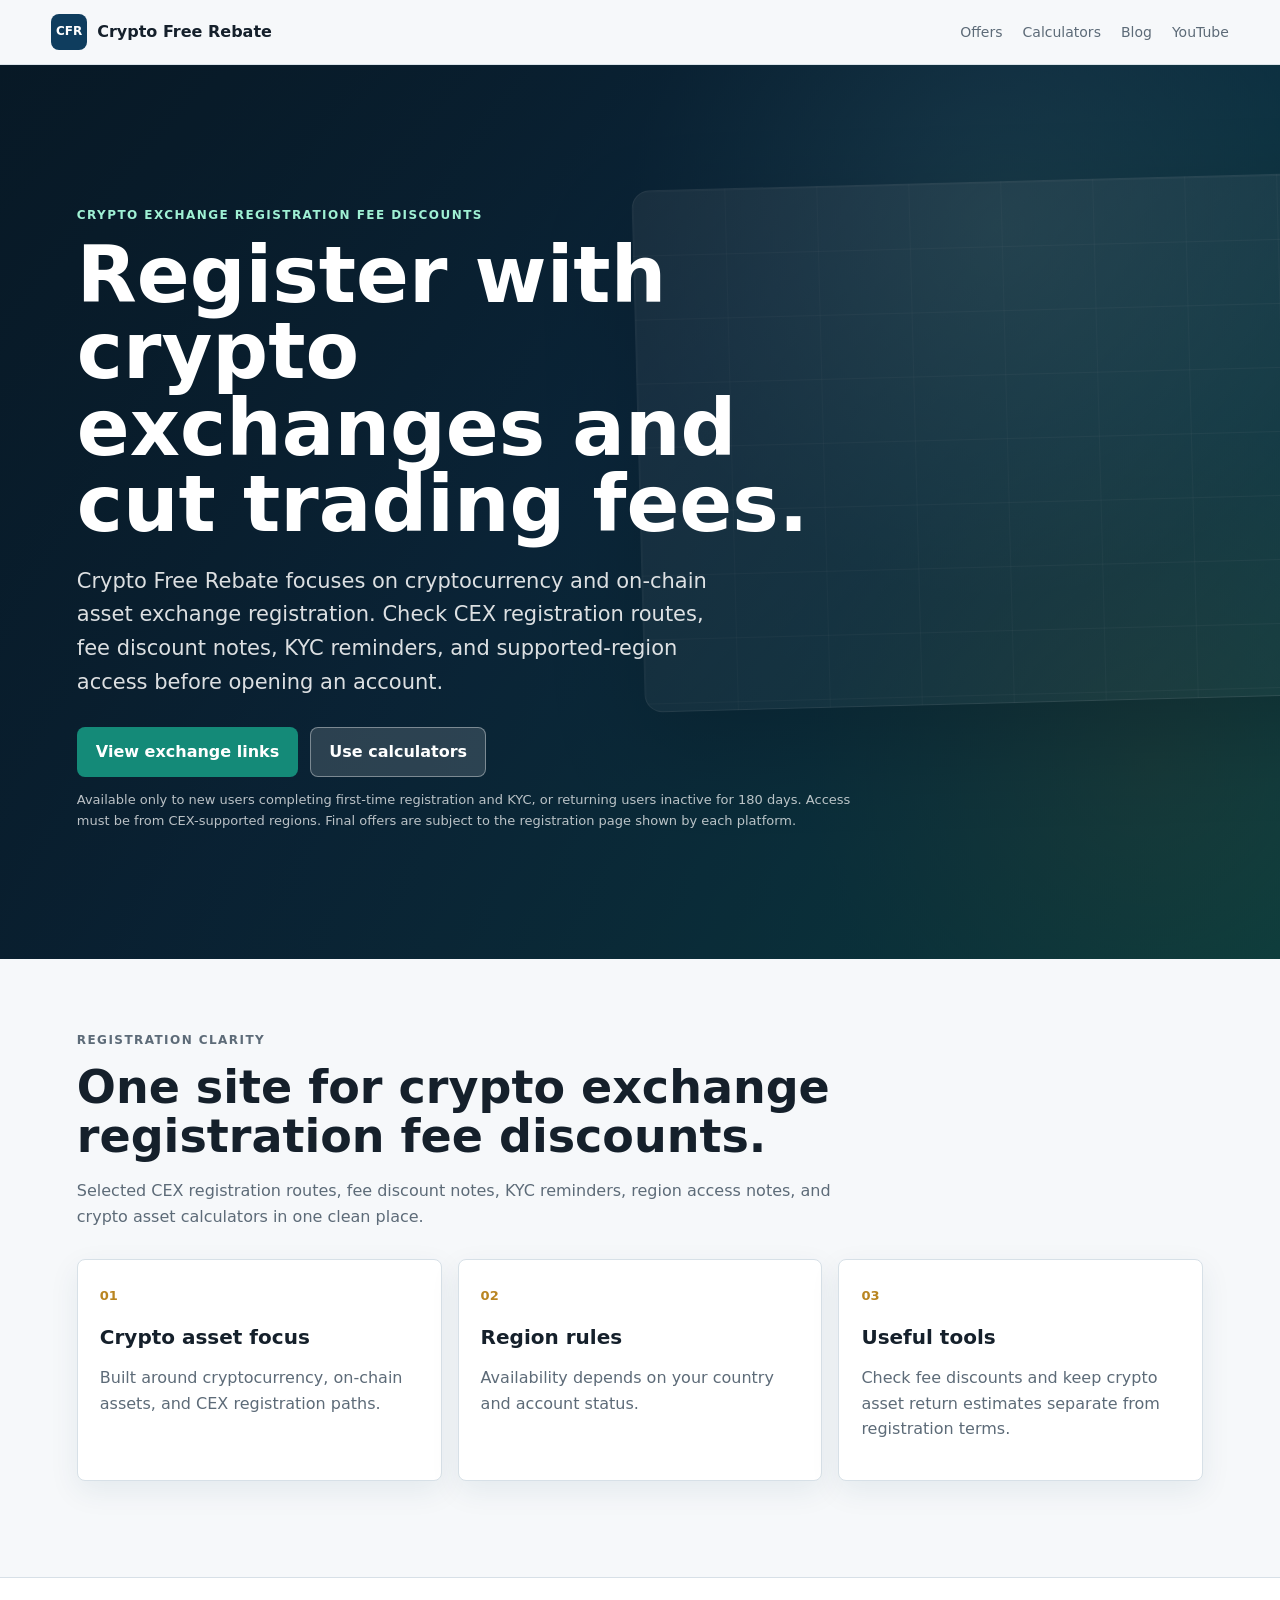
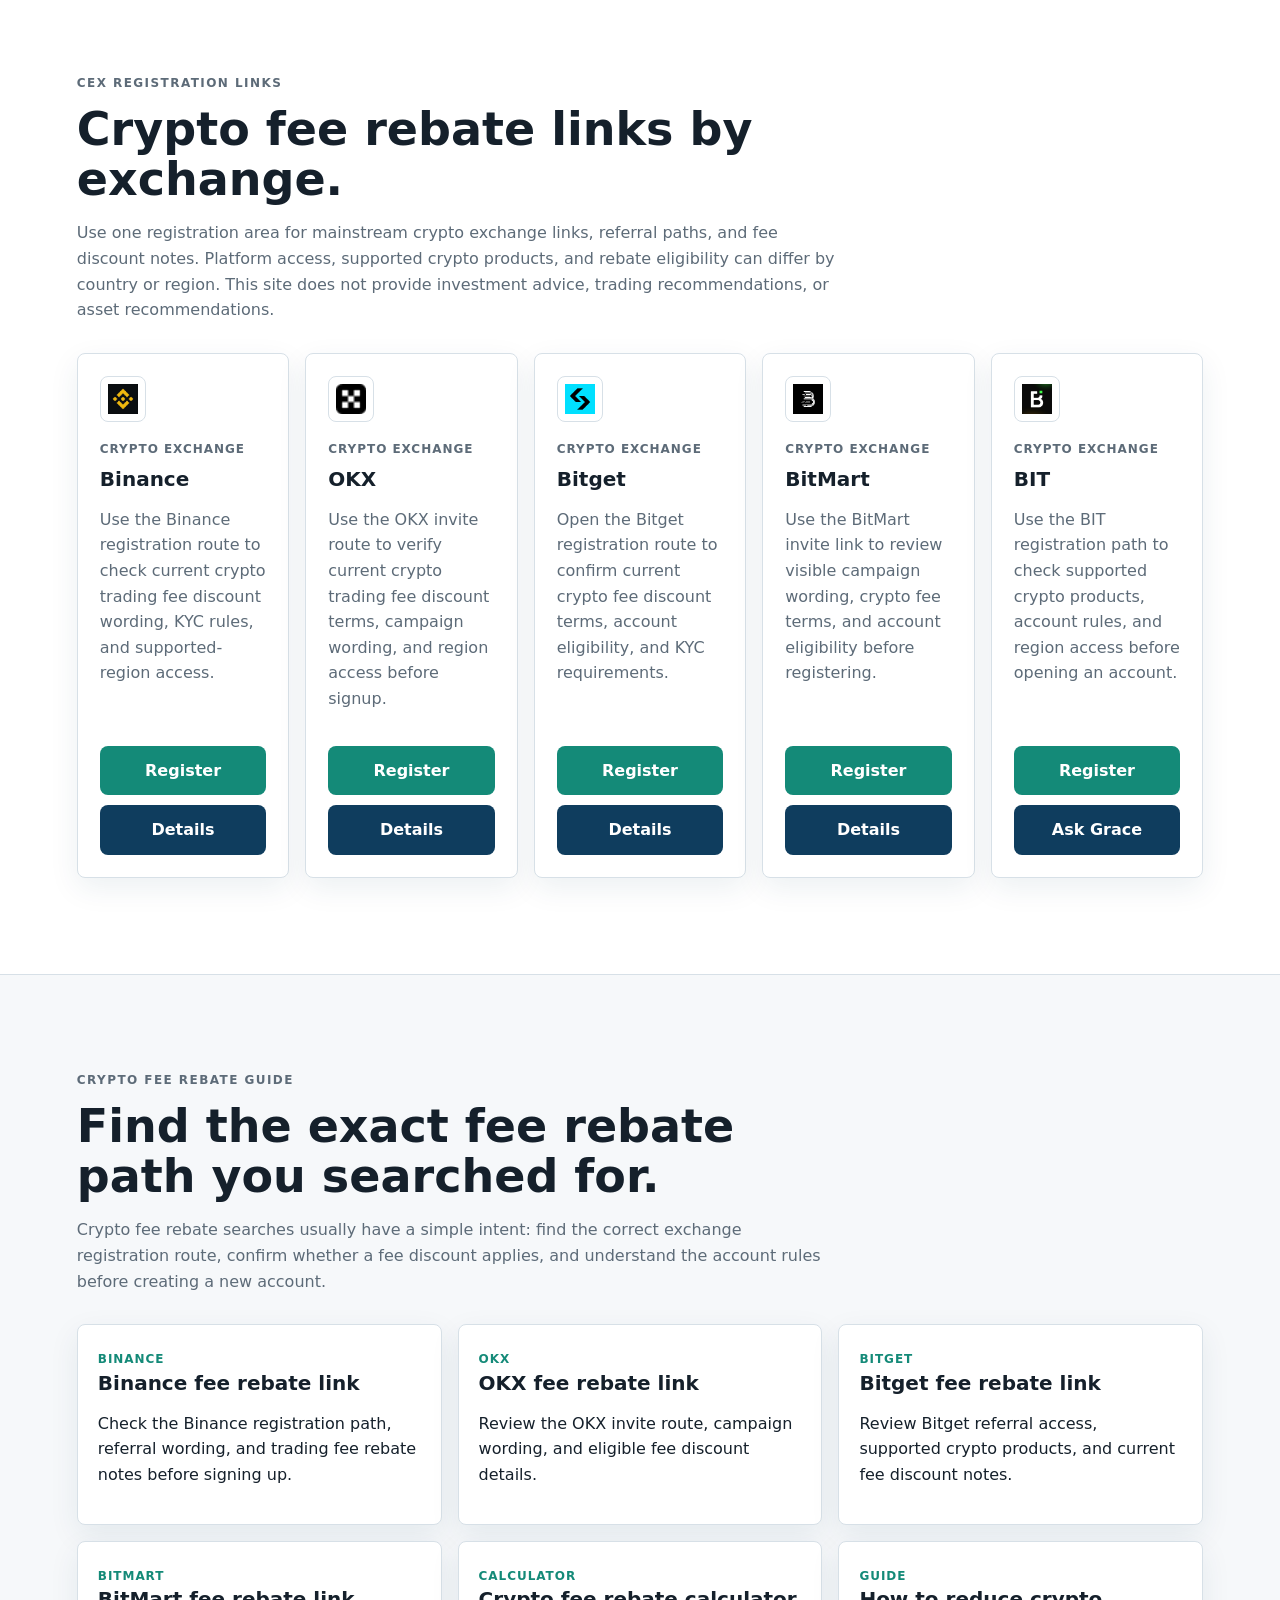
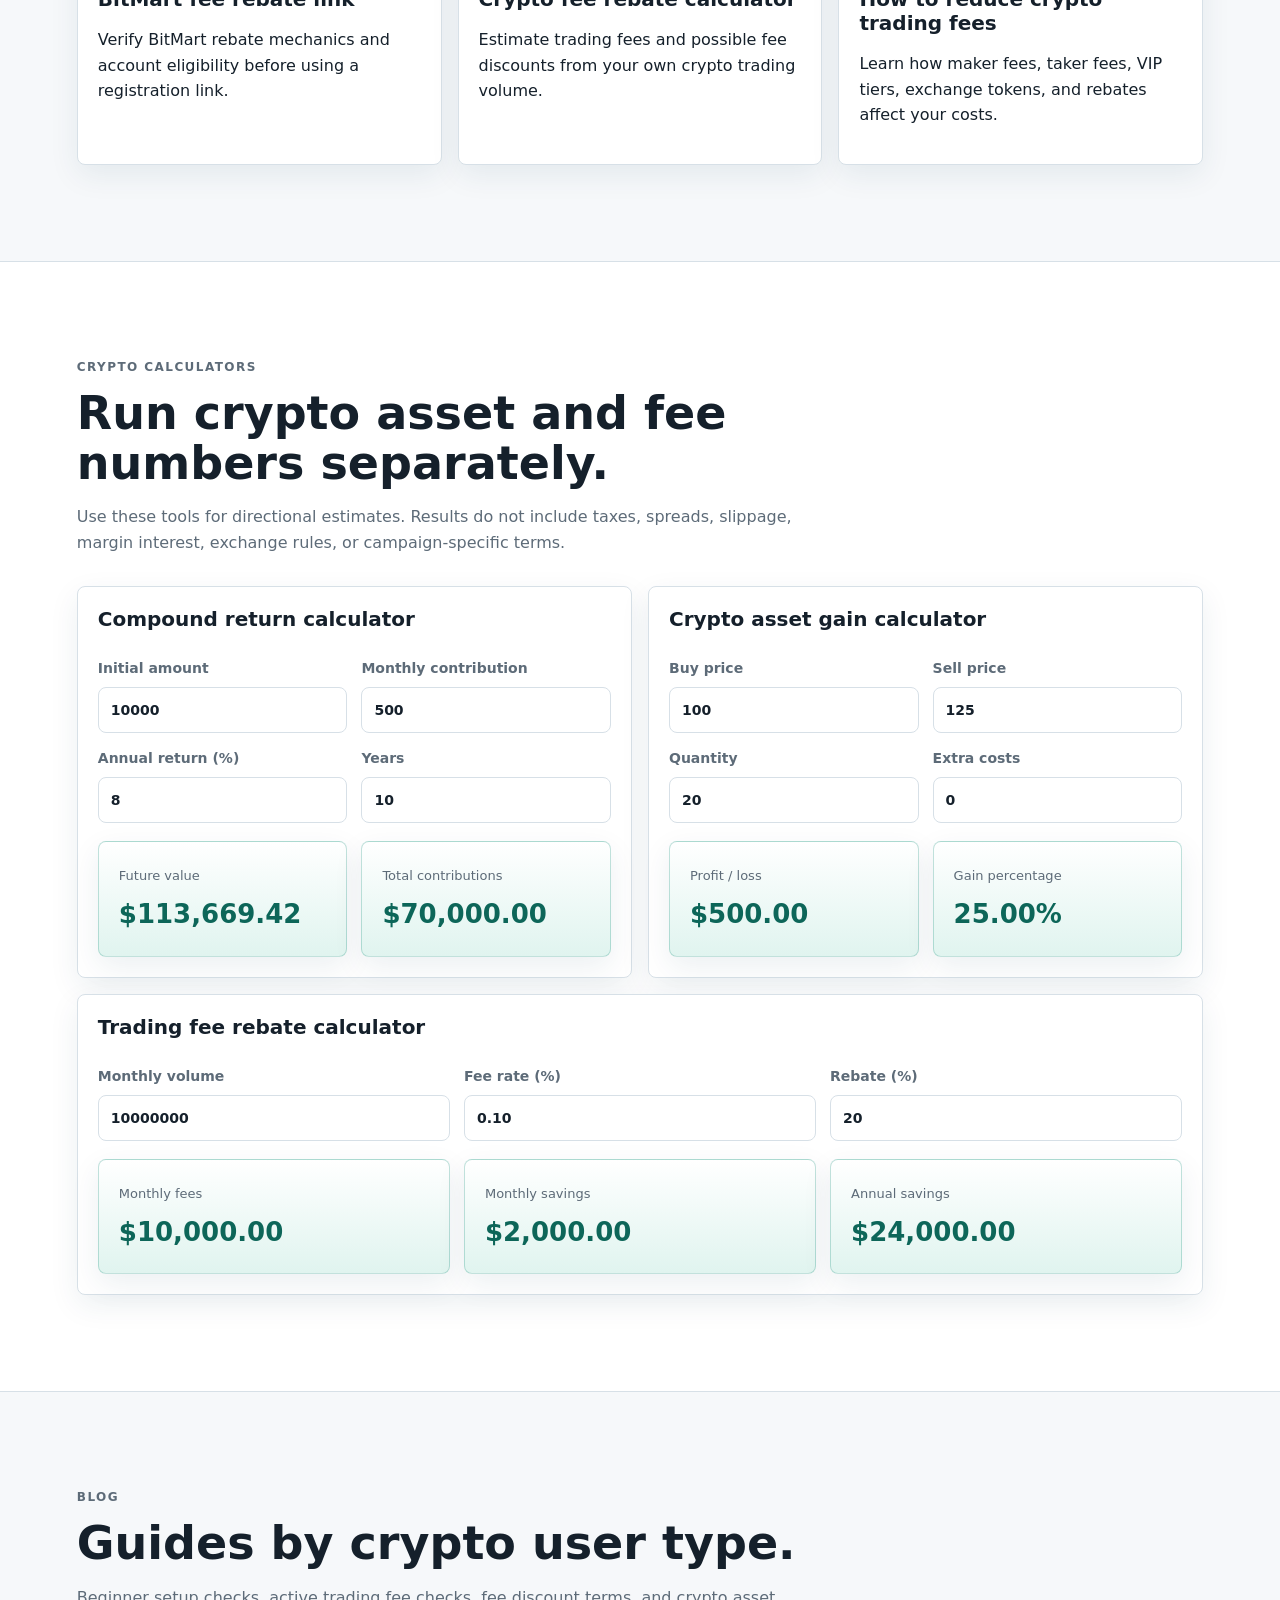
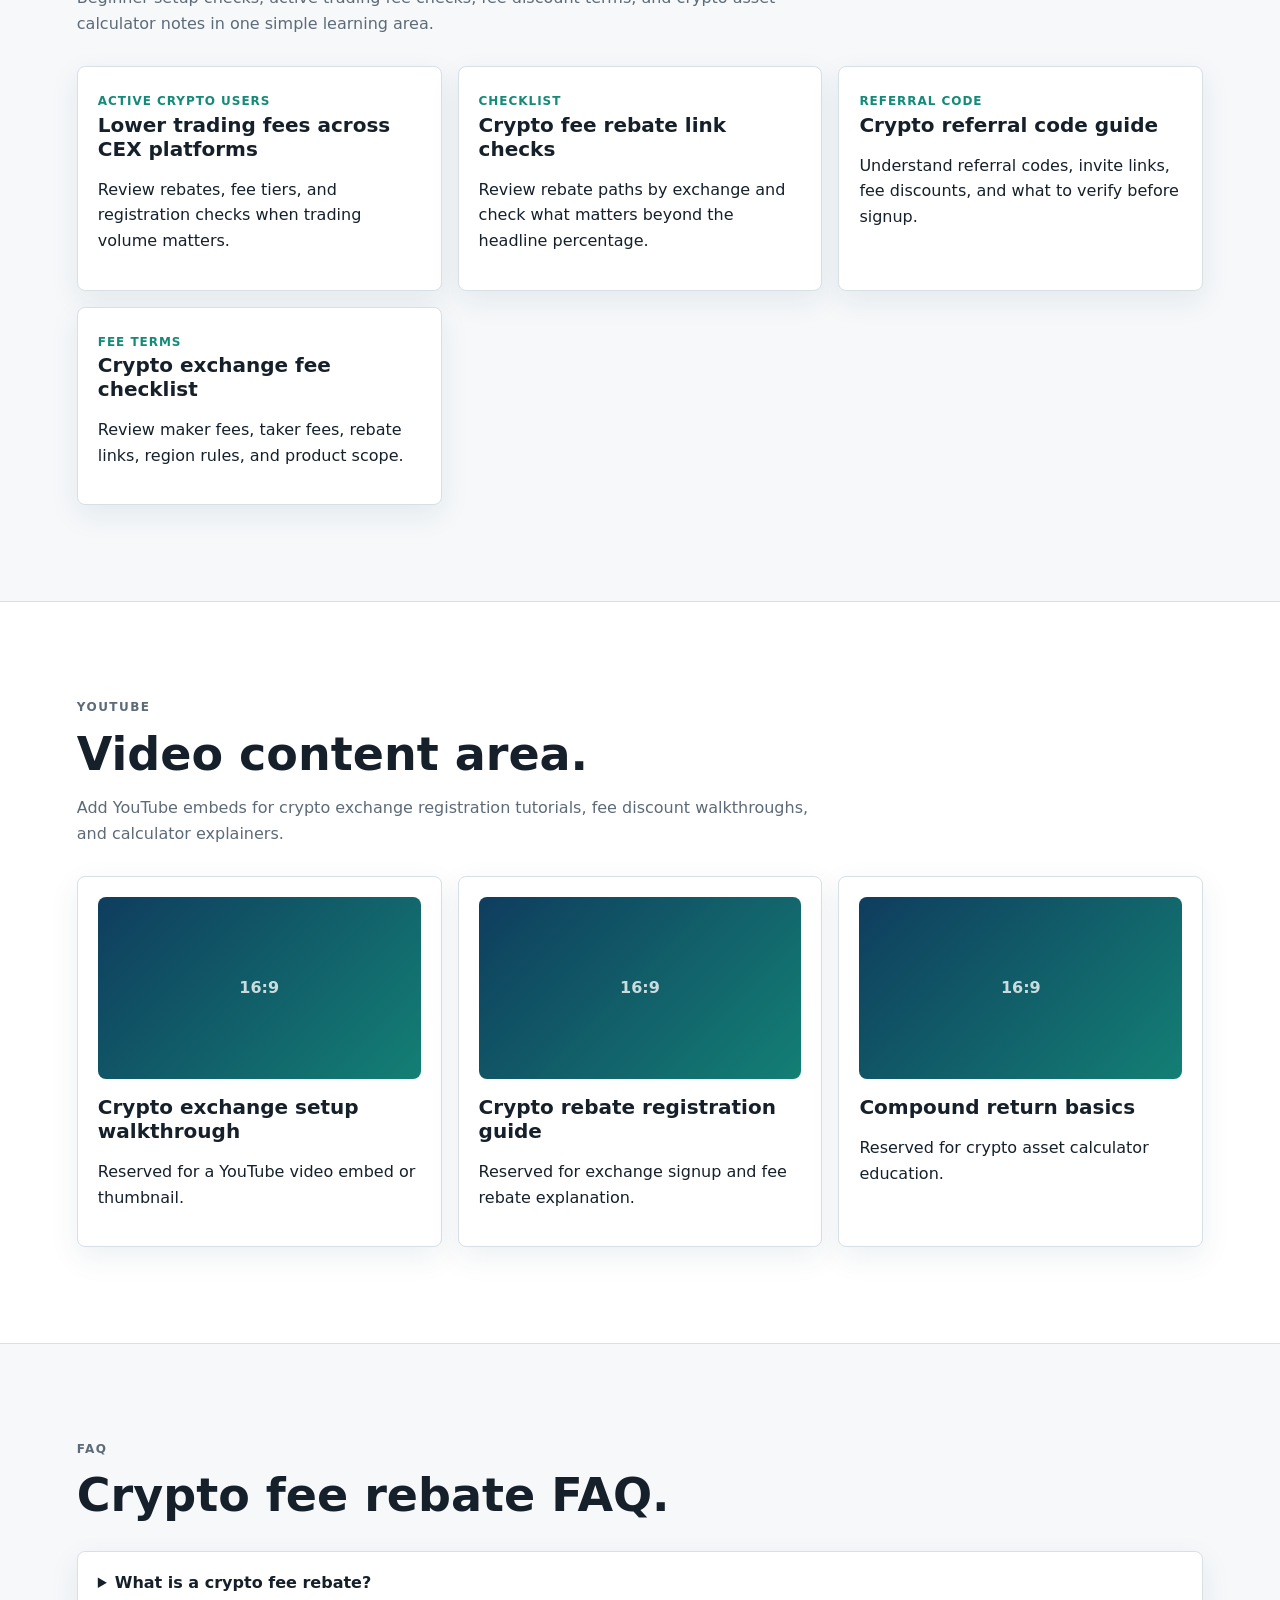
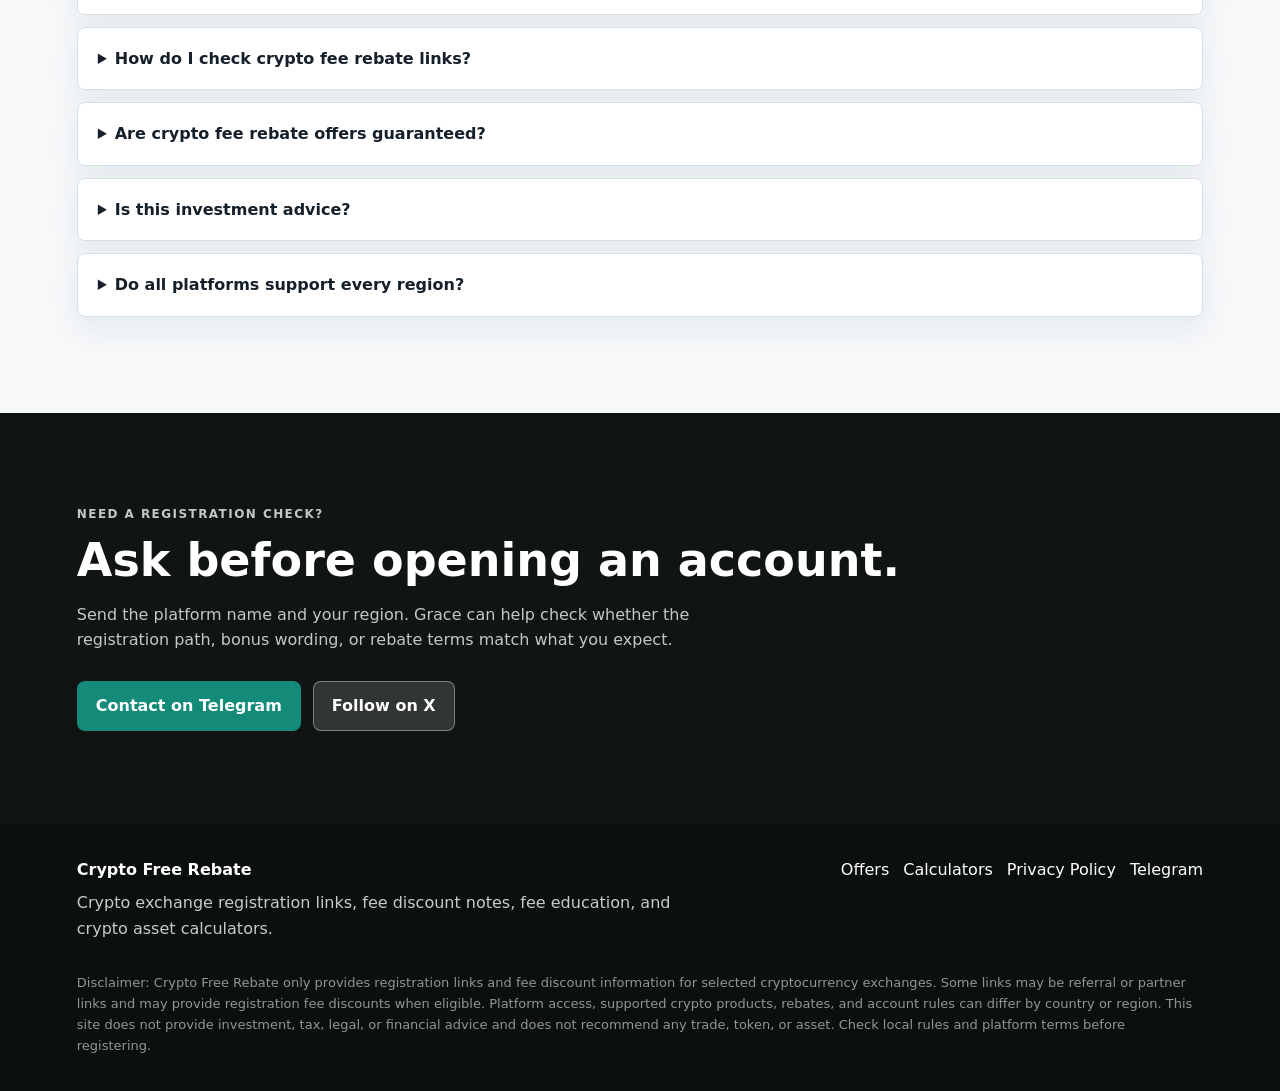
==== commit 8ae938c4: "fix: focus site on crypto fee discounts" ====
--- a/index.html
+++ b/index.html
@@ -5,8 +5,8 @@
     <meta name="viewport" content="width=device-width, initial-scale=1">
     <meta name="theme-color" content="#f6f8fa">
     <meta name="apple-mobile-web-app-status-bar-style" content="default">
-    <title>Crypto Fee Rebate Comparison | Crypto Free Rebate</title>
-    <meta name="description" content="Compare crypto fee rebate links, exchange referral discounts, Binance, OKX, Bitget, and BitMart registration offers, plus calculators for trading fee savings.">
+    <title>Crypto Exchange Registration Fee Discounts | Crypto Free Rebate</title>
+    <meta name="description" content="Crypto Free Rebate helps users check cryptocurrency exchange registration links, on-chain asset platform access, fee discount notes, KYC rules, and region eligibility.">
     <meta name="robots" content="index, follow, max-image-preview:large">
     <meta name="author" content="Crypto Free Rebate">
     <link rel="canonical" href="https://cryptofreerebate.com/">
@@ -14,16 +14,16 @@
     <meta property="og:site_name" content="Crypto Free Rebate">
     <meta property="og:locale" content="en_US">
     <meta property="og:url" content="https://cryptofreerebate.com/">
-    <meta property="og:title" content="Crypto Fee Rebate Comparison | Crypto Free Rebate">
-    <meta property="og:description" content="Compare crypto fee rebate links, exchange referral discounts, and trading fee calculators in one focused site.">
+    <meta property="og:title" content="Crypto Exchange Registration Fee Discounts | Crypto Free Rebate">
+    <meta property="og:description" content="Check crypto exchange registration links, fee discount notes, KYC reminders, and region eligibility in one focused site.">
     <meta property="og:image" content="https://cryptofreerebate.com/assets/og-image.png">
-    <meta property="og:image:alt" content="Crypto Free Rebate trading offer comparison dashboard">
+    <meta property="og:image:alt" content="Crypto exchange registration fee discount dashboard">
     <meta name="twitter:card" content="summary_large_image">
     <meta name="twitter:url" content="https://cryptofreerebate.com/">
-    <meta name="twitter:title" content="Crypto Fee Rebate Comparison">
-    <meta name="twitter:description" content="Compare crypto fee rebate links, exchange referral discounts, and trading fee calculators.">
+    <meta name="twitter:title" content="Crypto Exchange Registration Fee Discounts">
+    <meta name="twitter:description" content="Check crypto exchange registration links, fee discount notes, KYC reminders, and region eligibility.">
     <meta name="twitter:image" content="https://cryptofreerebate.com/assets/og-image.png">
-    <meta name="twitter:image:alt" content="Crypto Free Rebate trading offer comparison dashboard">
+    <meta name="twitter:image:alt" content="Crypto exchange registration fee discount dashboard">
     <link rel="icon" href="/assets/favicon.svg" type="image/svg+xml">
     <link rel="stylesheet" href="/assets/styles.css">
     <script defer src="/assets/app.js"></script>
@@ -46,7 +46,7 @@
             "publisher": {
               "@id": "https://cryptofreerebate.com/#organization"
             },
-            "description": "A focused crypto fee rebate comparison site with exchange registration links, fee education, and trading fee calculators.",
+            "description": "A focused cryptocurrency exchange registration fee discount site with registration links, fee education, and crypto asset calculators.",
             "inLanguage": "en-US"
           },
           {
@@ -63,10 +63,10 @@
               },
               {
                 "@type": "Question",
-                "name": "How do I compare crypto fee rebate links?",
+                "name": "How do I check crypto fee rebate links?",
                 "acceptedAnswer": {
                   "@type": "Answer",
-                  "text": "Compare the visible referral code, rebate percentage, supported products, region rules, KYC requirements, and whether the benefit applies to spot, futures, or both."
+                  "text": "Check the visible referral code, fee discount wording, supported crypto products, region rules, KYC requirements, and whether the exchange page confirms the benefit."
                 }
               },
               {
@@ -101,11 +101,11 @@
       <section class="hero image-hero">
         <div class="hero-overlay"></div>
         <div class="hero-content">
-          <p class="eyebrow">Crypto fee rebate comparison</p>
-          <h1>Compare crypto fee rebate links before you open an account.</h1>
-          <p class="hero-copy">Crypto Free Rebate is a focused comparison site for exchange referral discounts, CEX registration links, Binance, OKX, Bitget, BitMart fee rebate notes, and trading fee calculators.</p>
+          <p class="eyebrow">Crypto exchange registration fee discounts</p>
+          <h1>Register with crypto exchanges and cut trading fees.</h1>
+          <p class="hero-copy">Crypto Free Rebate focuses on cryptocurrency and on-chain asset exchange registration. Check CEX registration routes, fee discount notes, KYC reminders, and supported-region access before opening an account.</p>
           <div class="hero-actions">
-            <a class="button primary" href="#cex-offers">Compare CEX offers</a>
+            <a class="button primary" href="#cex-offers">View exchange links</a>
             <a class="button secondary" href="#calculators">Use calculators</a>
           </div>
           <p class="microcopy">Available only to new users completing first-time registration and KYC, or returning users inactive for 180 days. Access must be from CEX-supported regions. Final offers are subject to the registration page shown by each platform.</p>
@@ -114,15 +114,15 @@
 
       <section class="section compact" aria-labelledby="trust-title">
         <div class="section-heading">
-          <p class="eyebrow">Platform access</p>
-          <h2 id="trust-title">One site focused on crypto fee rebates.</h2>
-          <p>Selected CEX registration links, rebate notes, and fee calculators built around the specific search need: compare crypto exchange fee discounts before signing up.</p>
+          <p class="eyebrow">Registration clarity</p>
+          <h2 id="trust-title">One site for crypto exchange registration fee discounts.</h2>
+          <p>Selected CEX registration routes, fee discount notes, KYC reminders, region access notes, and crypto asset calculators in one clean place.</p>
         </div>
         <div class="feature-grid">
           <article class="feature-card">
             <span class="feature-kicker">01</span>
-            <h3>Access type</h3>
-            <p>Real stocks, tokenized stocks, or crypto-only.</p>
+            <h3>Crypto asset focus</h3>
+            <p>Built around cryptocurrency, on-chain assets, and CEX registration paths.</p>
           </article>
           <article class="feature-card">
             <span class="feature-kicker">02</span>
@@ -131,8 +131,8 @@
           </article>
           <article class="feature-card">
             <span class="feature-kicker">03</span>
-            <h3>Fee math</h3>
-            <p>Estimate rebates, savings, and returns.</p>
+            <h3>Useful tools</h3>
+            <p>Check fee discounts and keep crypto asset return estimates separate from registration terms.</p>
           </article>
         </div>
       </section>
@@ -141,63 +141,63 @@
         <div class="section-heading">
           <p class="eyebrow">CEX registration links</p>
           <h2 id="cex-title">Crypto fee rebate links by exchange.</h2>
-          <p>Use one comparison area for mainstream crypto exchange registration links, referral paths, and fee discount notes. Platform access, supported products, and rebate eligibility can differ by country or region. This site does not provide investment advice, trading recommendations, or asset recommendations.</p>
+          <p>Use one registration area for mainstream crypto exchange links, referral paths, and fee discount notes. Platform access, supported crypto products, and rebate eligibility can differ by country or region. This site does not provide investment advice, trading recommendations, or asset recommendations.</p>
         </div>
         <div class="exchange-grid cex-grid">
           <article class="exchange-card">
             <div class="exchange-logo logo-image"><img src="/assets/logos/binance.jpg" alt="Binance logo"></div>
             <div>
-              <p class="card-tag">Real stocks + crypto</p>
+              <p class="card-tag">Crypto exchange</p>
               <h3>Binance</h3>
-              <p>Eligible users may access listed stocks and ETFs plus crypto trading. Confirm regional availability before registering.</p>
+              <p>Use the Binance registration route to check current crypto trading fee discount wording, KYC rules, and supported-region access.</p>
             </div>
             <div class="card-actions">
-              <a class="button primary" href="https://accounts.binance.com/zh-CN/register?ref=GRACE0124" rel="sponsored nofollow noopener noreferrer">Register</a>
+              <a class="button primary" href="https://www.bsmkweb.cc/register?ref=FEECUT" rel="sponsored nofollow noopener noreferrer">Register</a>
               <a class="button card-button" href="/binance-fee-rebate/">Details</a>
             </div>
           </article>
           <article class="exchange-card">
             <div class="exchange-logo logo-image"><img src="/assets/logos/okx.ico" alt="OKX logo"></div>
             <div>
-              <p class="card-tag">Tokenized stocks + crypto</p>
+              <p class="card-tag">Crypto exchange</p>
               <h3>OKX</h3>
-              <p>Crypto trading plus tokenized stock exposure through supported tokenized stock products where available.</p>
+              <p>Use the OKX invite route to verify current crypto trading fee discount terms, campaign wording, and region access before signup.</p>
             </div>
             <div class="card-actions">
-              <a class="button primary" href="https://www.promooboost.com/join/GRACE0124" rel="sponsored nofollow noopener noreferrer">Register</a>
+              <a class="button primary" href="https://www.promooboost.com/join/FEECUT" rel="sponsored nofollow noopener noreferrer">Register</a>
               <a class="button card-button" href="/okx-fee-rebate/">Details</a>
             </div>
           </article>
           <article class="exchange-card">
             <div class="exchange-logo logo-image"><img src="/assets/logos/bitget.png" alt="Bitget logo"></div>
             <div>
-              <p class="card-tag">Tokenized stocks + crypto</p>
+              <p class="card-tag">Crypto exchange</p>
               <h3>Bitget</h3>
-              <p>Crypto trading plus xStocks/tokenized equities access through supported Bitget interfaces where available.</p>
+              <p>Open the Bitget registration route to confirm current crypto fee discount terms, account eligibility, and KYC requirements.</p>
             </div>
             <div class="card-actions">
-              <a class="button primary" href="https://partner.hdmune.cn/bg/y2y7e4lp" rel="sponsored nofollow noopener noreferrer">Register</a>
+              <a class="button primary" href="https://partner.hdmune.cn/bg/q4qxmbpd" rel="sponsored nofollow noopener noreferrer">Register</a>
               <a class="button card-button" href="/bitget-fee-rebate/">Details</a>
             </div>
           </article>
           <article class="exchange-card">
             <div class="exchange-logo logo-image"><img src="/assets/logos/bitmart.jpg" alt="BitMart logo"></div>
             <div>
-              <p class="card-tag">Tokenized stocks + crypto</p>
+              <p class="card-tag">Crypto exchange</p>
               <h3>BitMart</h3>
-              <p>Crypto trading plus tokenized stock pairs and campaigns where available. Tokenized stocks are not traditional shares.</p>
+              <p>Use the BitMart invite link to review visible campaign wording, crypto fee terms, and account eligibility before registering.</p>
             </div>
             <div class="card-actions">
-              <a class="button primary" href="https://www.bitmart.com/invite/Grace0124/zh-CN" rel="sponsored nofollow noopener noreferrer">Register</a>
+              <a class="button primary" href="https://www.bitmart.com/invite/feecut" rel="sponsored nofollow noopener noreferrer">Register</a>
               <a class="button card-button" href="/bitmart-fee-rebate/">Details</a>
             </div>
           </article>
           <article class="exchange-card">
             <div class="exchange-logo logo-image"><img src="/assets/logos/bit.jpg" alt="BIT logo"></div>
             <div>
-              <p class="card-tag">Real US stocks + crypto</p>
+              <p class="card-tag">Crypto exchange</p>
               <h3>BIT</h3>
-              <p>US stock account access with 1,000+ stocks and ETFs, plus crypto funding and trading products.</p>
+              <p>Use the BIT registration path to check supported crypto products, account rules, and region access before opening an account.</p>
             </div>
             <div class="card-actions">
               <a class="button primary" href="https://www.bit.com/signup" rel="sponsored nofollow noopener noreferrer">Register</a>
@@ -211,7 +211,7 @@
         <div class="section-heading">
           <p class="eyebrow">Crypto fee rebate guide</p>
           <h2 id="rebate-guide-title">Find the exact fee rebate path you searched for.</h2>
-          <p>Crypto fee rebate searches usually have a simple intent: compare exchange links, confirm whether a referral discount applies, and estimate how much the trading fee saving is worth before creating a new account.</p>
+          <p>Crypto fee rebate searches usually have a simple intent: find the correct exchange registration route, confirm whether a fee discount applies, and understand the account rules before creating a new account.</p>
         </div>
         <div class="article-card-grid">
           <a class="article-card" href="/binance-fee-rebate/">
@@ -227,7 +227,7 @@
           <a class="article-card" href="/bitget-fee-rebate/">
             <span class="card-tag">Bitget</span>
             <h3>Bitget fee rebate link</h3>
-            <p>Compare Bitget referral access, supported products, and possible trading fee savings.</p>
+            <p>Review Bitget referral access, supported crypto products, and current fee discount notes.</p>
           </a>
           <a class="article-card" href="/bitmart-fee-rebate/">
             <span class="card-tag">BitMart</span>
@@ -237,7 +237,7 @@
           <a class="article-card" href="/tools/fee-calculator/">
             <span class="card-tag">Calculator</span>
             <h3>Crypto fee rebate calculator</h3>
-            <p>Estimate monthly fees, monthly rebate savings, and annual savings from your trading volume.</p>
+            <p>Estimate trading fees and possible fee discounts from your own crypto trading volume.</p>
           </a>
           <a class="article-card" href="/blog/reduce-crypto-trading-fees/">
             <span class="card-tag">Guide</span>
@@ -249,15 +249,15 @@
 
       <section class="section band" id="calculators" aria-labelledby="calc-title">
         <div class="section-heading">
-          <p class="eyebrow">Investor calculators</p>
-          <h2 id="calc-title">Run the numbers before choosing a platform.</h2>
-          <p>Use these tools for directional estimates. Results do not include taxes, spreads, slippage, margin interest, or platform-specific rules.</p>
+          <p class="eyebrow">Crypto calculators</p>
+          <h2 id="calc-title">Run crypto asset and fee numbers separately.</h2>
+          <p>Use these tools for directional estimates. Results do not include taxes, spreads, slippage, margin interest, exchange rules, or campaign-specific terms.</p>
         </div>
         <div class="calculator-grid">
           <article class="tool-card calculator" data-compound-calculator>
-            <h3>Compound investment calculator</h3>
+            <h3>Compound return calculator</h3>
             <div class="field-grid two">
-              <label>Initial investment <input data-principal type="number" min="0" step="100" value="10000" inputmode="decimal"></label>
+              <label>Initial amount <input data-principal type="number" min="0" step="100" value="10000" inputmode="decimal"></label>
               <label>Monthly contribution <input data-contribution type="number" min="0" step="50" value="500" inputmode="decimal"></label>
               <label>Annual return (%) <input data-return type="number" step="0.1" value="8" inputmode="decimal"></label>
               <label>Years <input data-years type="number" min="1" step="1" value="10" inputmode="numeric"></label>
@@ -269,7 +269,7 @@
           </article>
 
           <article class="tool-card calculator" data-gain-calculator>
-            <h3>Stock / crypto gain calculator</h3>
+            <h3>Crypto asset gain calculator</h3>
             <div class="field-grid two">
               <label>Buy price <input data-buy-price type="number" min="0" step="0.01" value="100" inputmode="decimal"></label>
               <label>Sell price <input data-sell-price type="number" min="0" step="0.01" value="125" inputmode="decimal"></label>
@@ -301,19 +301,19 @@
       <section class="section" id="blog" aria-labelledby="blog-title">
         <div class="section-heading">
           <p class="eyebrow">Blog</p>
-          <h2 id="blog-title">Guides by investor type.</h2>
-          <p>Beginner setup, active trading fee checks, and long-term investing math in one simple learning area.</p>
+          <h2 id="blog-title">Guides by crypto user type.</h2>
+          <p>Beginner setup checks, active trading fee checks, fee discount terms, and crypto asset calculator notes in one simple learning area.</p>
         </div>
         <div class="article-card-grid">
           <a class="article-card" href="/blog/reduce-crypto-trading-fees/">
-            <span class="card-tag">Active traders</span>
+            <span class="card-tag">Active crypto users</span>
             <h3>Lower trading fees across CEX platforms</h3>
-            <p>Compare rebates, fee tiers, and registration checks when trading volume matters.</p>
+            <p>Review rebates, fee tiers, and registration checks when trading volume matters.</p>
           </a>
           <a class="article-card" href="/best-crypto-fee-rebate/">
-            <span class="card-tag">Comparison</span>
-            <h3>Best crypto fee rebate links</h3>
-            <p>Compare rebate paths by exchange and check what matters beyond the headline percentage.</p>
+            <span class="card-tag">Checklist</span>
+            <h3>Crypto fee rebate link checks</h3>
+            <p>Review rebate paths by exchange and check what matters beyond the headline percentage.</p>
           </a>
           <a class="article-card" href="/crypto-referral-code/">
             <span class="card-tag">Referral code</span>
@@ -321,9 +321,9 @@
             <p>Understand referral codes, invite links, fee discounts, and what to verify before signup.</p>
           </a>
           <a class="article-card" href="/exchange-fee-comparison/">
-            <span class="card-tag">Fee comparison</span>
-            <h3>Crypto exchange fee comparison</h3>
-            <p>Compare maker fees, taker fees, rebate links, region rules, and product scope.</p>
+            <span class="card-tag">Fee terms</span>
+            <h3>Crypto exchange fee checklist</h3>
+            <p>Review maker fees, taker fees, rebate links, region rules, and product scope.</p>
           </a>
         </div>
       </section>
@@ -332,12 +332,12 @@
         <div class="section-heading">
           <p class="eyebrow">YouTube</p>
           <h2 id="youtube-title">Video content area.</h2>
-          <p>Add YouTube embeds for broker tutorials, platform comparisons, rebate walkthroughs, and beginner investing lessons.</p>
+          <p>Add YouTube embeds for crypto exchange registration tutorials, fee discount walkthroughs, and calculator explainers.</p>
         </div>
         <div class="video-grid">
           <article class="video-card">
             <div class="video-placeholder">16:9</div>
-            <h3>Stock broker setup walkthrough</h3>
+            <h3>Crypto exchange setup walkthrough</h3>
             <p>Reserved for a YouTube video embed or thumbnail.</p>
           </article>
           <article class="video-card">
@@ -347,8 +347,8 @@
           </article>
           <article class="video-card">
             <div class="video-placeholder">16:9</div>
-            <h3>Compound investing basics</h3>
-            <p>Reserved for calculator-led educational content.</p>
+            <h3>Compound return basics</h3>
+            <p>Reserved for crypto asset calculator education.</p>
           </article>
         </div>
       </section>
@@ -364,8 +364,8 @@
             <p>A crypto fee rebate is a trading fee benefit connected to an exchange referral, invite link, campaign, or account tier. The exact benefit depends on the exchange, region, product, and current campaign terms.</p>
           </details>
           <details>
-            <summary>How do I compare crypto fee rebate links?</summary>
-            <p>Compare the visible referral code, rebate percentage, supported products, region rules, KYC requirements, and whether the benefit applies to spot, futures, or both.</p>
+            <summary>How do I check crypto fee rebate links?</summary>
+            <p>Check the visible referral code, fee discount wording, supported crypto products, region rules, KYC requirements, and whether the exchange page confirms the benefit.</p>
           </details>
           <details>
             <summary>Are crypto fee rebate offers guaranteed?</summary>
@@ -373,15 +373,11 @@
           </details>
           <details>
             <summary>Is this investment advice?</summary>
-            <p>No. Crypto Free Rebate only provides mainstream trading platform registration links, fee discount information, and calculators. It does not recommend buying, selling, holding, or trading any asset.</p>
-          </details>
-          <details>
-            <summary>Can a CEX also offer stock trading?</summary>
-            <p>Yes, but the structure matters. Some platforms offer real stock trading. Others offer tokenized stocks that provide price exposure but may not include shareholder rights. Always verify product access on the platform site.</p>
+            <p>No. Crypto Free Rebate only provides selected crypto exchange registration links, fee discount information, and calculators. It does not recommend buying, selling, holding, or trading any asset.</p>
           </details>
           <details>
             <summary>Do all platforms support every region?</summary>
-            <p>No. Each crypto platform can restrict registration, products, fee rebates, KYC rules, deposits, and stock or tokenized stock access by country or region. Always check the platform page for your location before registering.</p>
+            <p>No. Each crypto platform can restrict registration, products, fee rebates, KYC rules, deposits, and account access by country or region. Always check the platform page for your location before registering.</p>
           </details>
         </div>
       </section>
@@ -400,7 +396,7 @@
     <footer class="footer">
       <div>
         <strong>Crypto Free Rebate</strong>
-        <p>Stock broker offers, crypto rebate links, fee education, and investor calculators.</p>
+        <p>Crypto exchange registration links, fee discount notes, fee education, and crypto asset calculators.</p>
       </div>
       <div class="footer-links">
         <a href="#cex-offers">Offers</a>
@@ -408,7 +404,7 @@
         <a href="/privacy-policy/">Privacy Policy</a>
         <a href="https://t.me/Graceliu0124" rel="noopener noreferrer">Telegram</a>
       </div>
-      <p class="fine-print">Disclaimer: Crypto Free Rebate only provides registration links and fee discount information for selected mainstream trading platforms. Some links may be referral or partner links and may provide immediate registration fee discounts when eligible. Platform access, supported products, rebates, and account rules can differ by country or region. This site does not provide investment, tax, legal, or financial advice and does not recommend any trade or asset. Check local rules and platform terms before registering.</p>
+      <p class="fine-print">Disclaimer: Crypto Free Rebate only provides registration links and fee discount information for selected cryptocurrency exchanges. Some links may be referral or partner links and may provide registration fee discounts when eligible. Platform access, supported crypto products, rebates, and account rules can differ by country or region. This site does not provide investment, tax, legal, or financial advice and does not recommend any trade, token, or asset. Check local rules and platform terms before registering.</p>
     </footer>
   </body>
 </html>
--- a/assets/styles.css
+++ b/assets/styles.css
@@ -91,20 +91,43 @@
   display: grid;
   align-items: center;
   padding: clamp(80px, 11vw, 150px) clamp(20px, 6vw, 86px) clamp(70px, 9vw, 120px);
-  background-image: url("/assets/hero-dashboard.png");
+  background:
+    radial-gradient(circle at 78% 18%, rgba(159, 241, 212, 0.22), transparent 30%),
+    radial-gradient(circle at 90% 78%, rgba(185, 133, 33, 0.16), transparent 26%),
+    linear-gradient(135deg, #061926 0%, #0f3d5e 46%, #0d6659 100%);
   background-size: cover;
   background-position: center;
   overflow: hidden;
 }
 
+.image-hero::before {
+  content: "";
+  position: absolute;
+  right: clamp(-220px, -8vw, -80px);
+  top: 13%;
+  z-index: 0;
+  width: min(58vw, 820px);
+  height: min(58vh, 520px);
+  border: 1px solid rgba(255, 255, 255, 0.18);
+  border-radius: 18px;
+  background:
+    linear-gradient(rgba(255, 255, 255, 0.1) 1px, transparent 1px) 0 0 / 100% 64px,
+    linear-gradient(90deg, rgba(255, 255, 255, 0.08) 1px, transparent 1px) 0 0 / 92px 100%,
+    linear-gradient(135deg, rgba(255, 255, 255, 0.2), rgba(255, 255, 255, 0.05));
+  box-shadow: 0 34px 90px rgba(0, 0, 0, 0.22);
+  transform: rotate(-1.5deg);
+}
+
 .hero-overlay {
   position: absolute;
   inset: 0;
+  z-index: 1;
   background: linear-gradient(90deg, rgba(8, 25, 38, 0.82), rgba(8, 25, 38, 0.54));
 }
 
 .hero-content {
   position: relative;
+  z-index: 2;
   max-width: 780px;
   color: #fff;
 }
@@ -700,6 +723,14 @@
   .image-hero {
     min-height: 72vh;
     background-position: 58% center;
+  }
+
+  .image-hero::before {
+    right: -44%;
+    top: 22%;
+    width: 86vw;
+    height: 42vh;
+    opacity: 0.34;
   }
 
   .feature-grid,
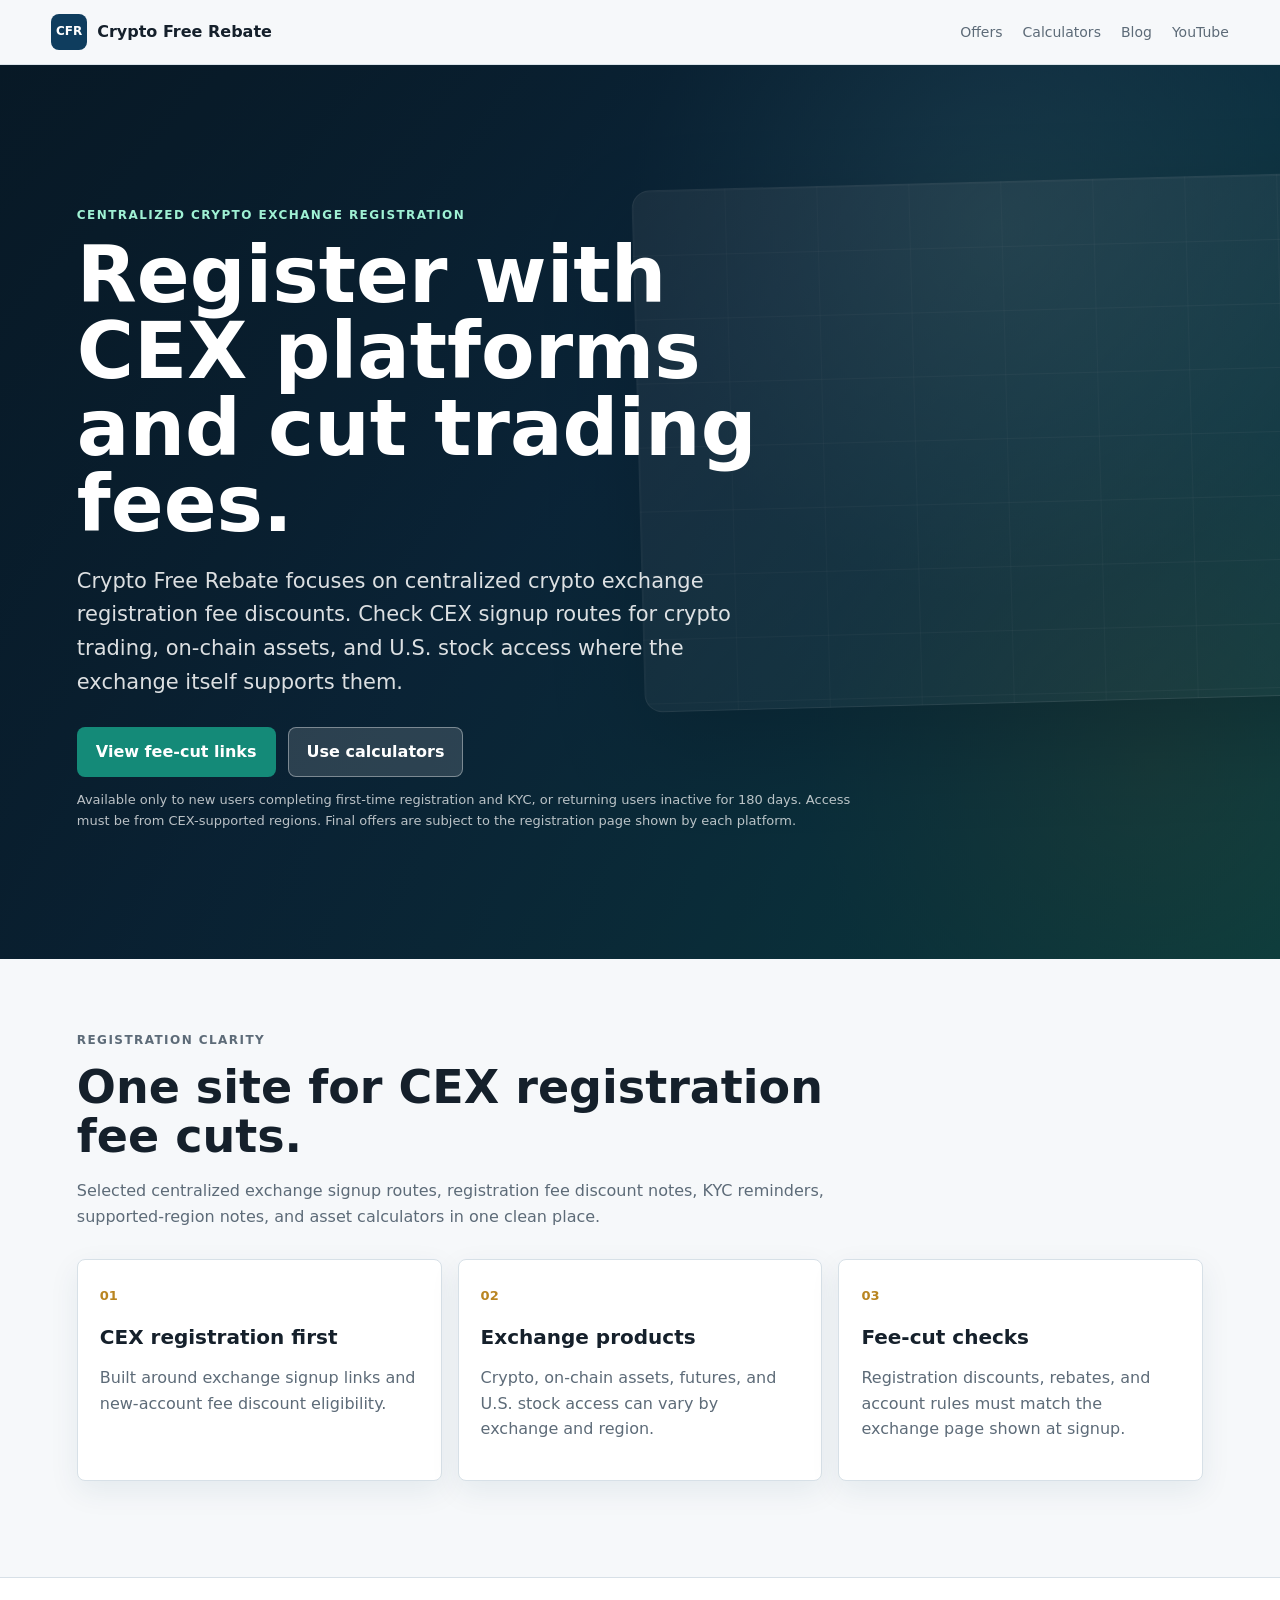
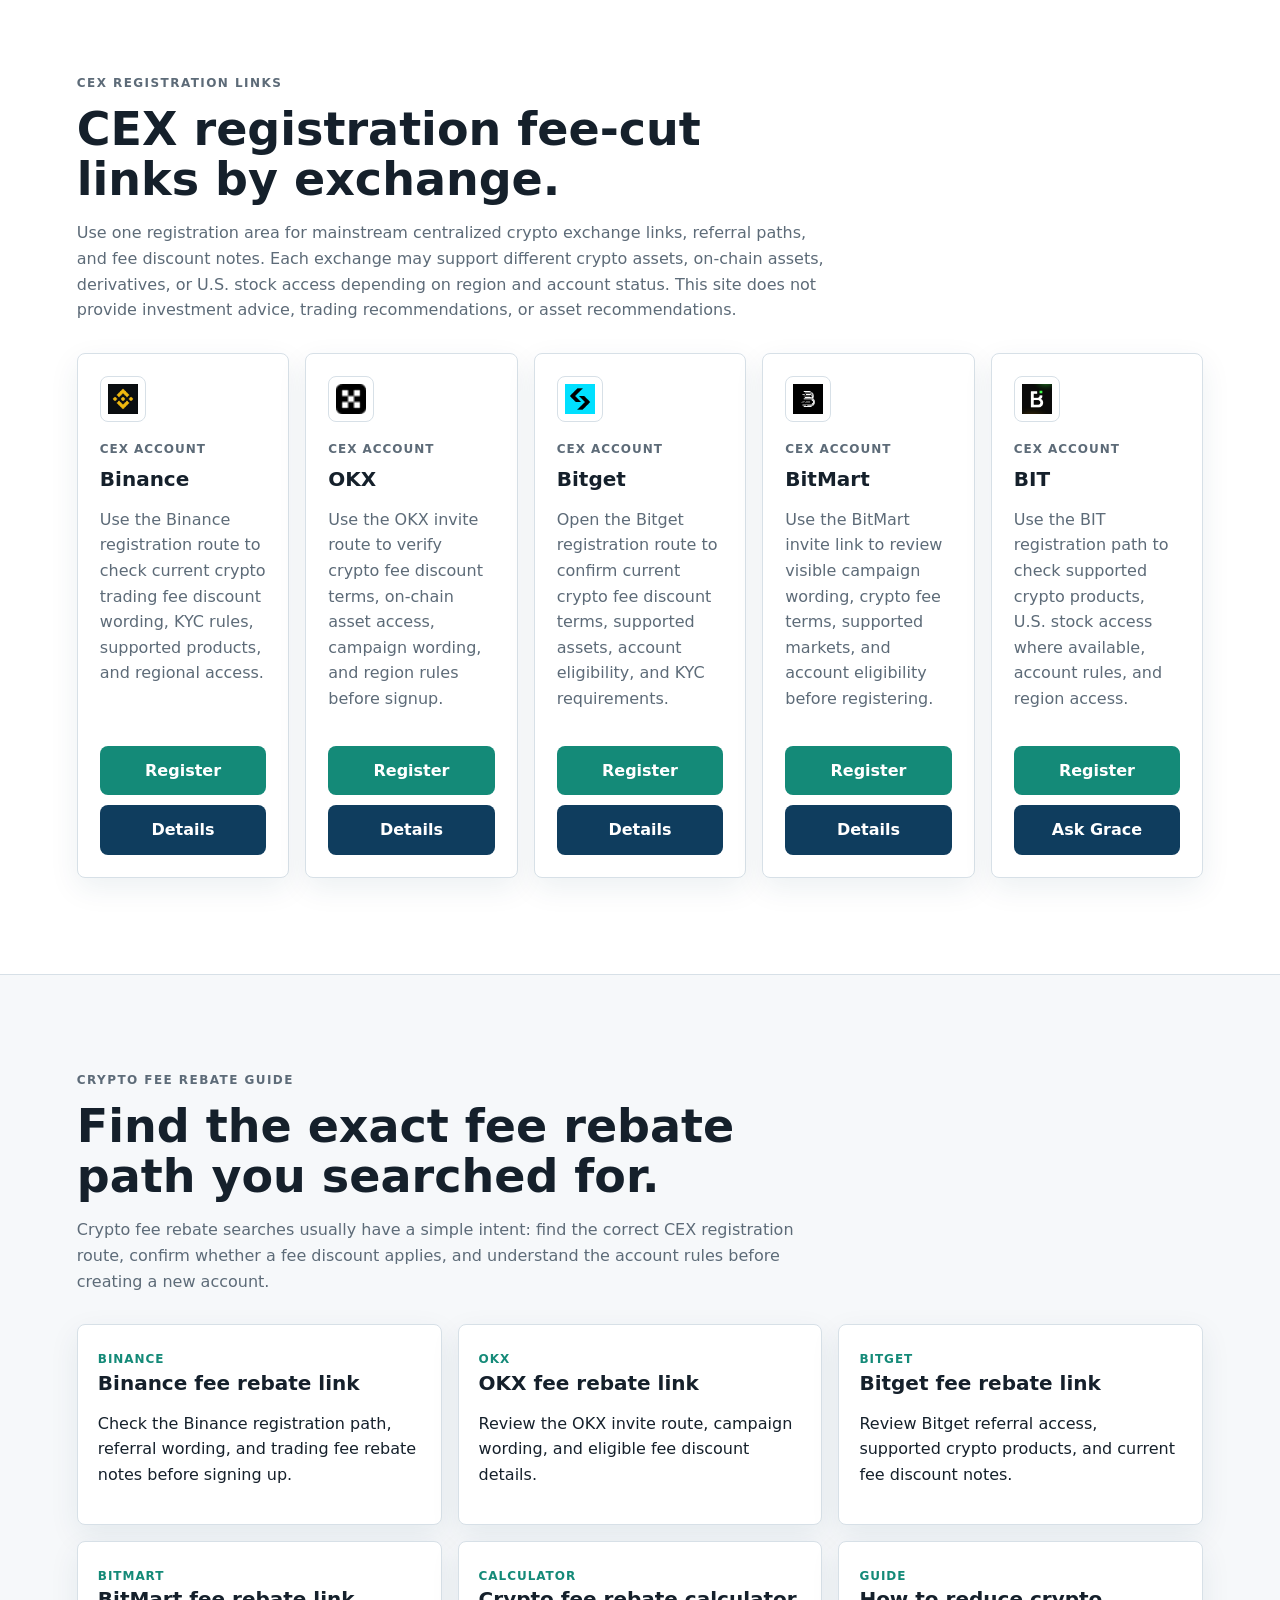
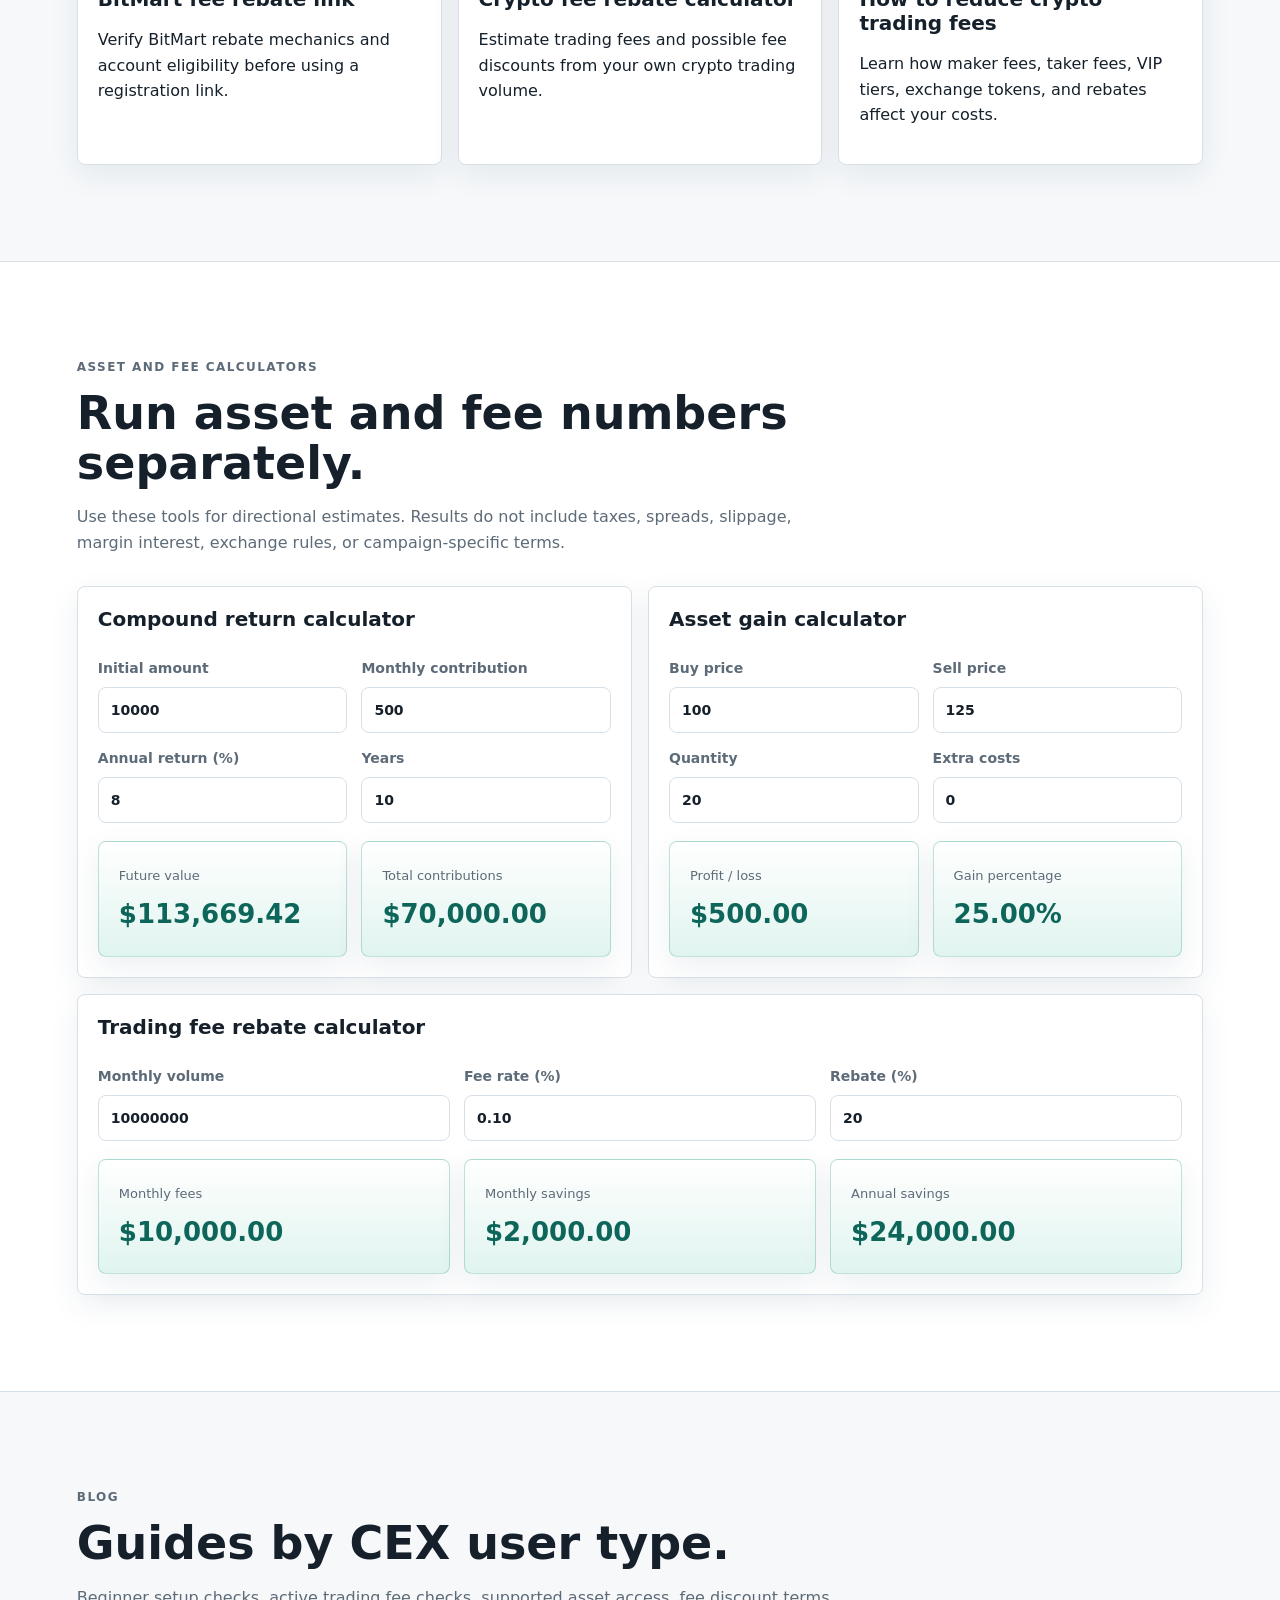
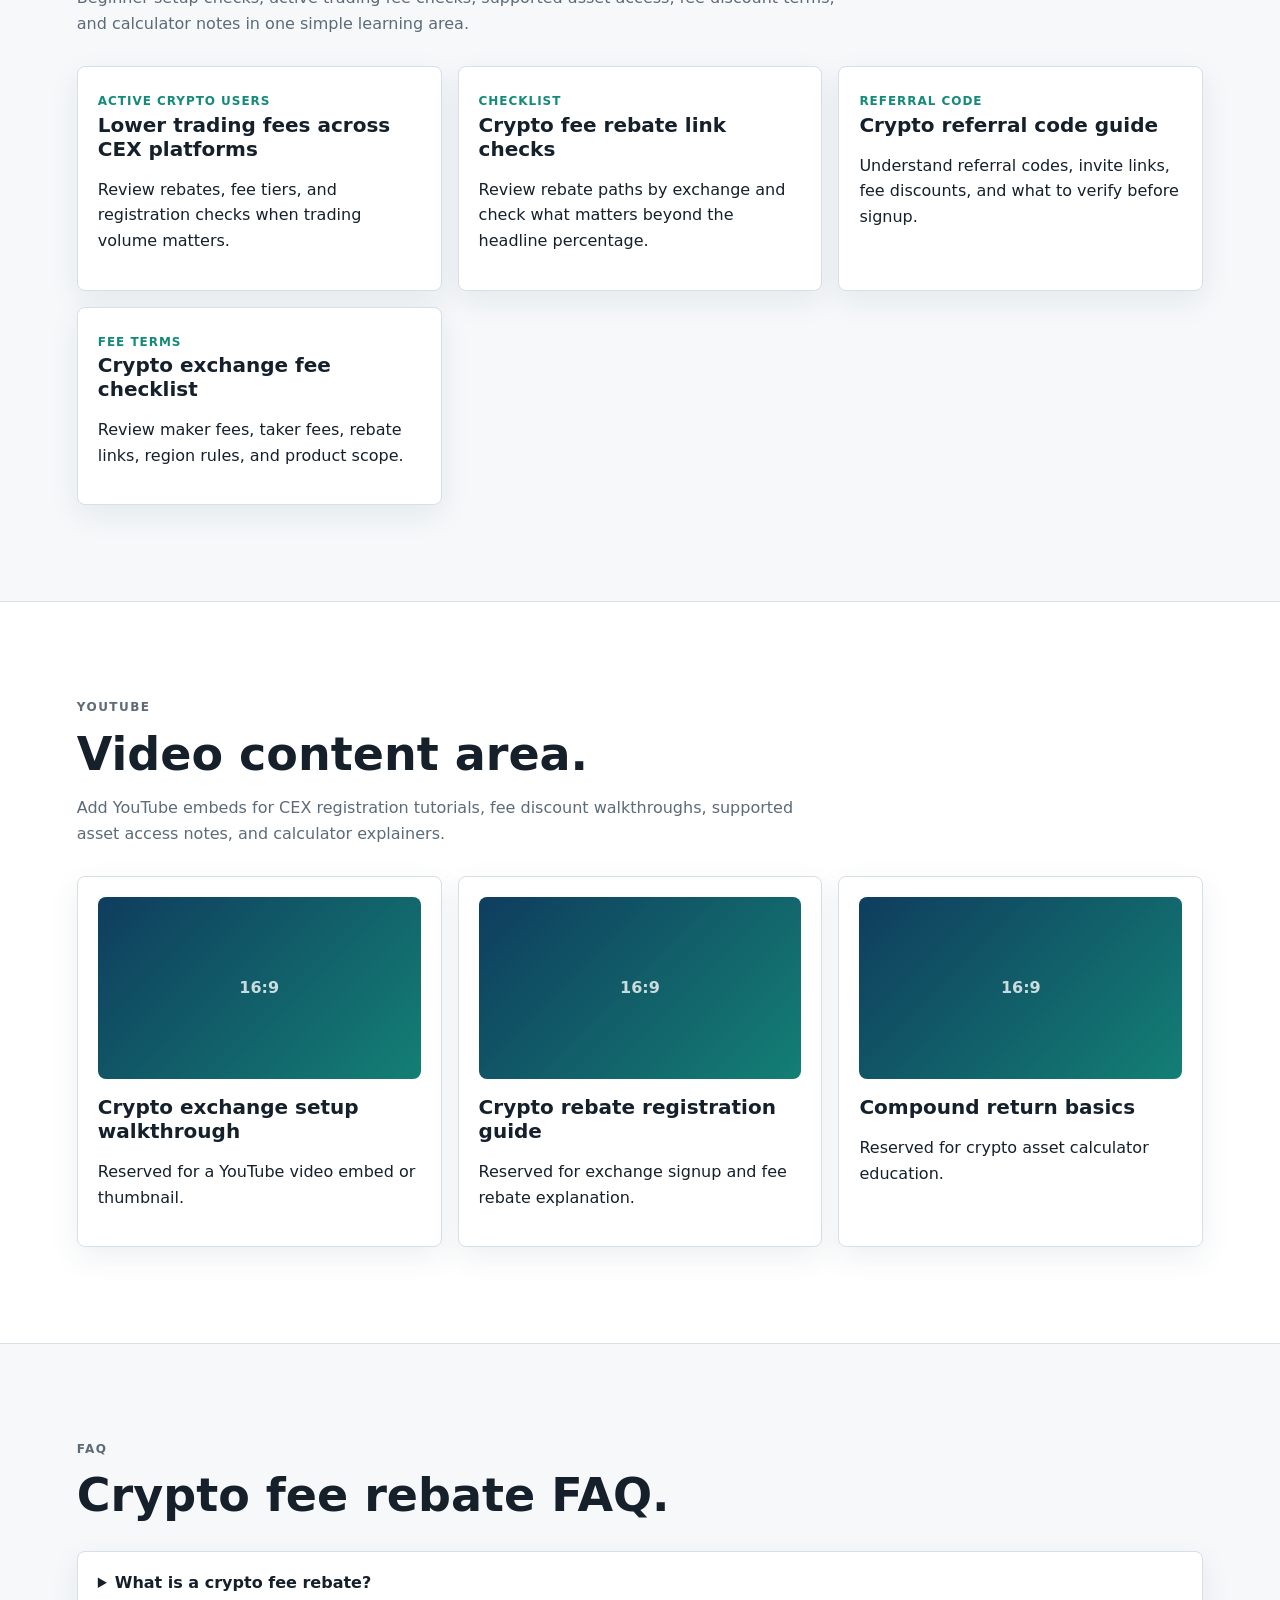
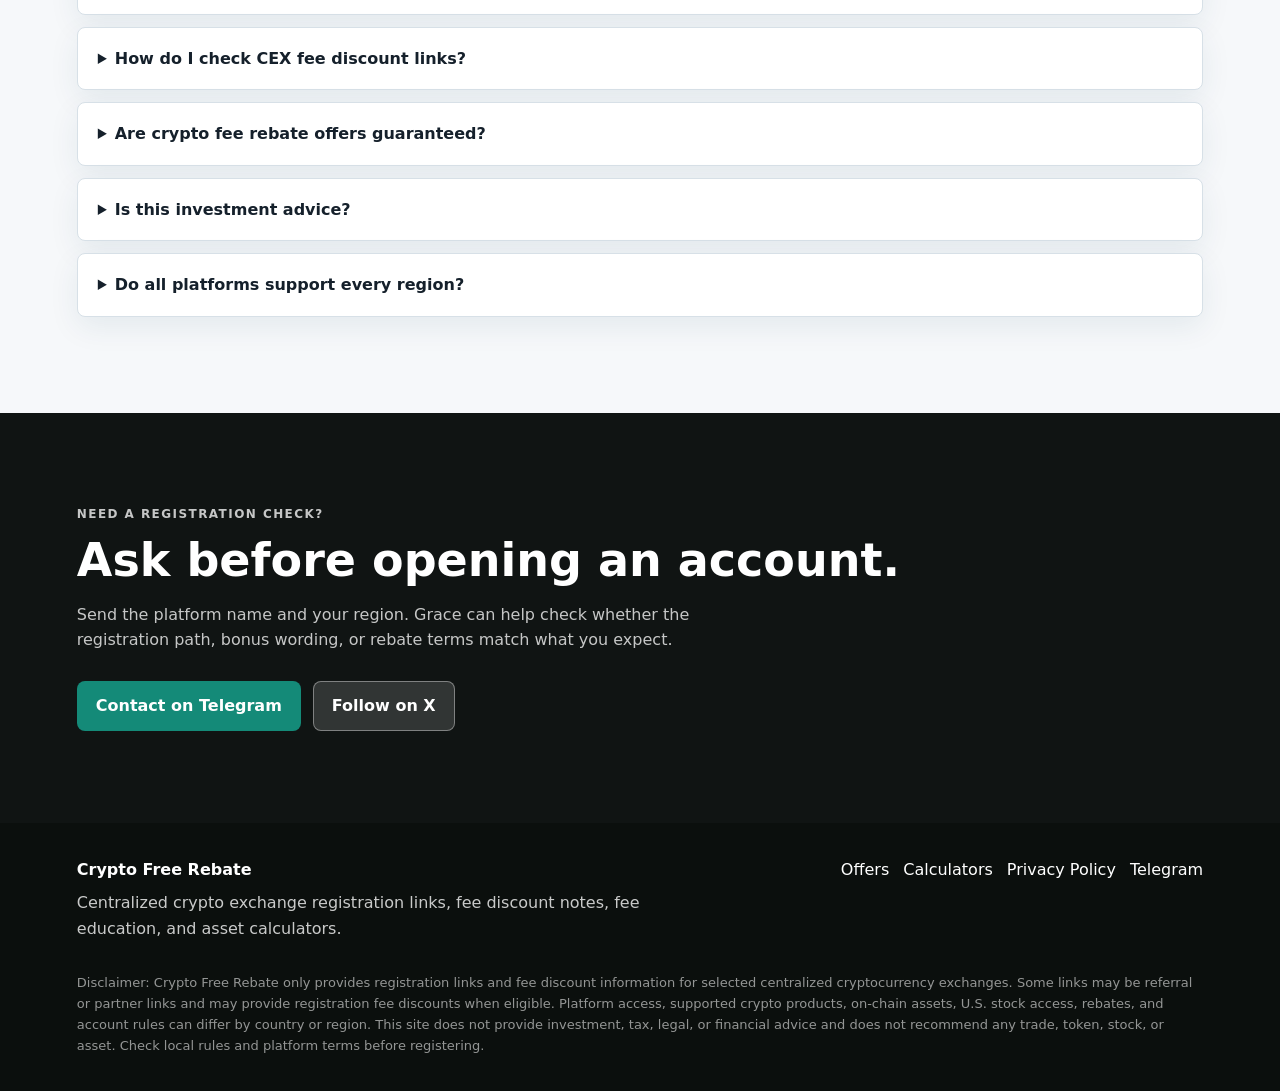
==== commit ca0e8478: "fix: clarify CEX fee cut positioning" ====
--- a/index.html
+++ b/index.html
@@ -5,8 +5,8 @@
     <meta name="viewport" content="width=device-width, initial-scale=1">
     <meta name="theme-color" content="#f6f8fa">
     <meta name="apple-mobile-web-app-status-bar-style" content="default">
-    <title>Crypto Exchange Registration Fee Discounts | Crypto Free Rebate</title>
-    <meta name="description" content="Crypto Free Rebate helps users check cryptocurrency exchange registration links, on-chain asset platform access, fee discount notes, KYC rules, and region eligibility.">
+    <title>Centralized Crypto Exchange Fee Discounts | Crypto Free Rebate</title>
+    <meta name="description" content="Register with centralized crypto exchanges and check fee discount notes for crypto trading, on-chain assets, and U.S. stock access where each exchange supports it.">
     <meta name="robots" content="index, follow, max-image-preview:large">
     <meta name="author" content="Crypto Free Rebate">
     <link rel="canonical" href="https://cryptofreerebate.com/">
@@ -14,14 +14,14 @@
     <meta property="og:site_name" content="Crypto Free Rebate">
     <meta property="og:locale" content="en_US">
     <meta property="og:url" content="https://cryptofreerebate.com/">
-    <meta property="og:title" content="Crypto Exchange Registration Fee Discounts | Crypto Free Rebate">
-    <meta property="og:description" content="Check crypto exchange registration links, fee discount notes, KYC reminders, and region eligibility in one focused site.">
+    <meta property="og:title" content="Centralized Crypto Exchange Fee Discounts | Crypto Free Rebate">
+    <meta property="og:description" content="Check CEX registration links, fee discount notes, KYC reminders, and supported crypto, on-chain asset, and U.S. stock access.">
     <meta property="og:image" content="https://cryptofreerebate.com/assets/og-image.png">
     <meta property="og:image:alt" content="Crypto exchange registration fee discount dashboard">
     <meta name="twitter:card" content="summary_large_image">
     <meta name="twitter:url" content="https://cryptofreerebate.com/">
-    <meta name="twitter:title" content="Crypto Exchange Registration Fee Discounts">
-    <meta name="twitter:description" content="Check crypto exchange registration links, fee discount notes, KYC reminders, and region eligibility.">
+    <meta name="twitter:title" content="Centralized Crypto Exchange Fee Discounts">
+    <meta name="twitter:description" content="Check CEX registration links, fee discount notes, KYC reminders, and supported crypto, on-chain asset, and U.S. stock access.">
     <meta name="twitter:image" content="https://cryptofreerebate.com/assets/og-image.png">
     <meta name="twitter:image:alt" content="Crypto exchange registration fee discount dashboard">
     <link rel="icon" href="/assets/favicon.svg" type="image/svg+xml">
@@ -46,7 +46,7 @@
             "publisher": {
               "@id": "https://cryptofreerebate.com/#organization"
             },
-            "description": "A focused cryptocurrency exchange registration fee discount site with registration links, fee education, and crypto asset calculators.",
+            "description": "A focused centralized crypto exchange registration fee discount site with registration links, fee education, and crypto asset calculators.",
             "inLanguage": "en-US"
           },
           {
@@ -101,11 +101,11 @@
       <section class="hero image-hero">
         <div class="hero-overlay"></div>
         <div class="hero-content">
-          <p class="eyebrow">Crypto exchange registration fee discounts</p>
-          <h1>Register with crypto exchanges and cut trading fees.</h1>
-          <p class="hero-copy">Crypto Free Rebate focuses on cryptocurrency and on-chain asset exchange registration. Check CEX registration routes, fee discount notes, KYC reminders, and supported-region access before opening an account.</p>
+          <p class="eyebrow">Centralized crypto exchange registration</p>
+          <h1>Register with CEX platforms and cut trading fees.</h1>
+          <p class="hero-copy">Crypto Free Rebate focuses on centralized crypto exchange registration fee discounts. Check CEX signup routes for crypto trading, on-chain assets, and U.S. stock access where the exchange itself supports them.</p>
           <div class="hero-actions">
-            <a class="button primary" href="#cex-offers">View exchange links</a>
+            <a class="button primary" href="#cex-offers">View fee-cut links</a>
             <a class="button secondary" href="#calculators">Use calculators</a>
           </div>
           <p class="microcopy">Available only to new users completing first-time registration and KYC, or returning users inactive for 180 days. Access must be from CEX-supported regions. Final offers are subject to the registration page shown by each platform.</p>
@@ -115,24 +115,24 @@
       <section class="section compact" aria-labelledby="trust-title">
         <div class="section-heading">
           <p class="eyebrow">Registration clarity</p>
-          <h2 id="trust-title">One site for crypto exchange registration fee discounts.</h2>
-          <p>Selected CEX registration routes, fee discount notes, KYC reminders, region access notes, and crypto asset calculators in one clean place.</p>
+          <h2 id="trust-title">One site for CEX registration fee cuts.</h2>
+          <p>Selected centralized exchange signup routes, registration fee discount notes, KYC reminders, supported-region notes, and asset calculators in one clean place.</p>
         </div>
         <div class="feature-grid">
           <article class="feature-card">
             <span class="feature-kicker">01</span>
-            <h3>Crypto asset focus</h3>
-            <p>Built around cryptocurrency, on-chain assets, and CEX registration paths.</p>
+            <h3>CEX registration first</h3>
+            <p>Built around exchange signup links and new-account fee discount eligibility.</p>
           </article>
           <article class="feature-card">
             <span class="feature-kicker">02</span>
-            <h3>Region rules</h3>
-            <p>Availability depends on your country and account status.</p>
+            <h3>Exchange products</h3>
+            <p>Crypto, on-chain assets, futures, and U.S. stock access can vary by exchange and region.</p>
           </article>
           <article class="feature-card">
             <span class="feature-kicker">03</span>
-            <h3>Useful tools</h3>
-            <p>Check fee discounts and keep crypto asset return estimates separate from registration terms.</p>
+            <h3>Fee-cut checks</h3>
+            <p>Registration discounts, rebates, and account rules must match the exchange page shown at signup.</p>
           </article>
         </div>
       </section>
@@ -140,16 +140,16 @@
       <section class="section band" id="cex-offers" aria-labelledby="cex-title">
         <div class="section-heading">
           <p class="eyebrow">CEX registration links</p>
-          <h2 id="cex-title">Crypto fee rebate links by exchange.</h2>
-          <p>Use one registration area for mainstream crypto exchange links, referral paths, and fee discount notes. Platform access, supported crypto products, and rebate eligibility can differ by country or region. This site does not provide investment advice, trading recommendations, or asset recommendations.</p>
+          <h2 id="cex-title">CEX registration fee-cut links by exchange.</h2>
+          <p>Use one registration area for mainstream centralized crypto exchange links, referral paths, and fee discount notes. Each exchange may support different crypto assets, on-chain assets, derivatives, or U.S. stock access depending on region and account status. This site does not provide investment advice, trading recommendations, or asset recommendations.</p>
         </div>
         <div class="exchange-grid cex-grid">
           <article class="exchange-card">
             <div class="exchange-logo logo-image"><img src="/assets/logos/binance.jpg" alt="Binance logo"></div>
             <div>
-              <p class="card-tag">Crypto exchange</p>
+              <p class="card-tag">CEX account</p>
               <h3>Binance</h3>
-              <p>Use the Binance registration route to check current crypto trading fee discount wording, KYC rules, and supported-region access.</p>
+              <p>Use the Binance registration route to check current crypto trading fee discount wording, KYC rules, supported products, and regional access.</p>
             </div>
             <div class="card-actions">
               <a class="button primary" href="https://www.bsmkweb.cc/register?ref=FEECUT" rel="sponsored nofollow noopener noreferrer">Register</a>
@@ -159,9 +159,9 @@
           <article class="exchange-card">
             <div class="exchange-logo logo-image"><img src="/assets/logos/okx.ico" alt="OKX logo"></div>
             <div>
-              <p class="card-tag">Crypto exchange</p>
+              <p class="card-tag">CEX account</p>
               <h3>OKX</h3>
-              <p>Use the OKX invite route to verify current crypto trading fee discount terms, campaign wording, and region access before signup.</p>
+              <p>Use the OKX invite route to verify crypto fee discount terms, on-chain asset access, campaign wording, and region rules before signup.</p>
             </div>
             <div class="card-actions">
               <a class="button primary" href="https://www.promooboost.com/join/FEECUT" rel="sponsored nofollow noopener noreferrer">Register</a>
@@ -171,9 +171,9 @@
           <article class="exchange-card">
             <div class="exchange-logo logo-image"><img src="/assets/logos/bitget.png" alt="Bitget logo"></div>
             <div>
-              <p class="card-tag">Crypto exchange</p>
+              <p class="card-tag">CEX account</p>
               <h3>Bitget</h3>
-              <p>Open the Bitget registration route to confirm current crypto fee discount terms, account eligibility, and KYC requirements.</p>
+              <p>Open the Bitget registration route to confirm current crypto fee discount terms, supported assets, account eligibility, and KYC requirements.</p>
             </div>
             <div class="card-actions">
               <a class="button primary" href="https://partner.hdmune.cn/bg/q4qxmbpd" rel="sponsored nofollow noopener noreferrer">Register</a>
@@ -183,9 +183,9 @@
           <article class="exchange-card">
             <div class="exchange-logo logo-image"><img src="/assets/logos/bitmart.jpg" alt="BitMart logo"></div>
             <div>
-              <p class="card-tag">Crypto exchange</p>
+              <p class="card-tag">CEX account</p>
               <h3>BitMart</h3>
-              <p>Use the BitMart invite link to review visible campaign wording, crypto fee terms, and account eligibility before registering.</p>
+              <p>Use the BitMart invite link to review visible campaign wording, crypto fee terms, supported markets, and account eligibility before registering.</p>
             </div>
             <div class="card-actions">
               <a class="button primary" href="https://www.bitmart.com/invite/feecut" rel="sponsored nofollow noopener noreferrer">Register</a>
@@ -195,9 +195,9 @@
           <article class="exchange-card">
             <div class="exchange-logo logo-image"><img src="/assets/logos/bit.jpg" alt="BIT logo"></div>
             <div>
-              <p class="card-tag">Crypto exchange</p>
+              <p class="card-tag">CEX account</p>
               <h3>BIT</h3>
-              <p>Use the BIT registration path to check supported crypto products, account rules, and region access before opening an account.</p>
+              <p>Use the BIT registration path to check supported crypto products, U.S. stock access where available, account rules, and region access.</p>
             </div>
             <div class="card-actions">
               <a class="button primary" href="https://www.bit.com/signup" rel="sponsored nofollow noopener noreferrer">Register</a>
@@ -211,7 +211,7 @@
         <div class="section-heading">
           <p class="eyebrow">Crypto fee rebate guide</p>
           <h2 id="rebate-guide-title">Find the exact fee rebate path you searched for.</h2>
-          <p>Crypto fee rebate searches usually have a simple intent: find the correct exchange registration route, confirm whether a fee discount applies, and understand the account rules before creating a new account.</p>
+          <p>Crypto fee rebate searches usually have a simple intent: find the correct CEX registration route, confirm whether a fee discount applies, and understand the account rules before creating a new account.</p>
         </div>
         <div class="article-card-grid">
           <a class="article-card" href="/binance-fee-rebate/">
@@ -249,8 +249,8 @@
 
       <section class="section band" id="calculators" aria-labelledby="calc-title">
         <div class="section-heading">
-          <p class="eyebrow">Crypto calculators</p>
-          <h2 id="calc-title">Run crypto asset and fee numbers separately.</h2>
+          <p class="eyebrow">Asset and fee calculators</p>
+          <h2 id="calc-title">Run asset and fee numbers separately.</h2>
           <p>Use these tools for directional estimates. Results do not include taxes, spreads, slippage, margin interest, exchange rules, or campaign-specific terms.</p>
         </div>
         <div class="calculator-grid">
@@ -269,7 +269,7 @@
           </article>
 
           <article class="tool-card calculator" data-gain-calculator>
-            <h3>Crypto asset gain calculator</h3>
+            <h3>Asset gain calculator</h3>
             <div class="field-grid two">
               <label>Buy price <input data-buy-price type="number" min="0" step="0.01" value="100" inputmode="decimal"></label>
               <label>Sell price <input data-sell-price type="number" min="0" step="0.01" value="125" inputmode="decimal"></label>
@@ -301,8 +301,8 @@
       <section class="section" id="blog" aria-labelledby="blog-title">
         <div class="section-heading">
           <p class="eyebrow">Blog</p>
-          <h2 id="blog-title">Guides by crypto user type.</h2>
-          <p>Beginner setup checks, active trading fee checks, fee discount terms, and crypto asset calculator notes in one simple learning area.</p>
+          <h2 id="blog-title">Guides by CEX user type.</h2>
+          <p>Beginner setup checks, active trading fee checks, supported asset access, fee discount terms, and calculator notes in one simple learning area.</p>
         </div>
         <div class="article-card-grid">
           <a class="article-card" href="/blog/reduce-crypto-trading-fees/">
@@ -332,7 +332,7 @@
         <div class="section-heading">
           <p class="eyebrow">YouTube</p>
           <h2 id="youtube-title">Video content area.</h2>
-          <p>Add YouTube embeds for crypto exchange registration tutorials, fee discount walkthroughs, and calculator explainers.</p>
+          <p>Add YouTube embeds for CEX registration tutorials, fee discount walkthroughs, supported asset access notes, and calculator explainers.</p>
         </div>
         <div class="video-grid">
           <article class="video-card">
@@ -364,8 +364,8 @@
             <p>A crypto fee rebate is a trading fee benefit connected to an exchange referral, invite link, campaign, or account tier. The exact benefit depends on the exchange, region, product, and current campaign terms.</p>
           </details>
           <details>
-            <summary>How do I check crypto fee rebate links?</summary>
-            <p>Check the visible referral code, fee discount wording, supported crypto products, region rules, KYC requirements, and whether the exchange page confirms the benefit.</p>
+            <summary>How do I check CEX fee discount links?</summary>
+            <p>Check the visible referral code, fee discount wording, supported products, region rules, KYC requirements, and whether the exchange page confirms the benefit.</p>
           </details>
           <details>
             <summary>Are crypto fee rebate offers guaranteed?</summary>
@@ -373,11 +373,11 @@
           </details>
           <details>
             <summary>Is this investment advice?</summary>
-            <p>No. Crypto Free Rebate only provides selected crypto exchange registration links, fee discount information, and calculators. It does not recommend buying, selling, holding, or trading any asset.</p>
+            <p>No. Crypto Free Rebate only provides selected centralized crypto exchange registration links, fee discount information, and calculators. It does not recommend buying, selling, holding, or trading any asset.</p>
           </details>
           <details>
             <summary>Do all platforms support every region?</summary>
-            <p>No. Each crypto platform can restrict registration, products, fee rebates, KYC rules, deposits, and account access by country or region. Always check the platform page for your location before registering.</p>
+            <p>No. Each centralized exchange can restrict registration, crypto products, on-chain asset access, U.S. stock access, fee rebates, KYC rules, deposits, and account access by country or region. Always check the platform page for your location before registering.</p>
           </details>
         </div>
       </section>
@@ -396,7 +396,7 @@
     <footer class="footer">
       <div>
         <strong>Crypto Free Rebate</strong>
-        <p>Crypto exchange registration links, fee discount notes, fee education, and crypto asset calculators.</p>
+        <p>Centralized crypto exchange registration links, fee discount notes, fee education, and asset calculators.</p>
       </div>
       <div class="footer-links">
         <a href="#cex-offers">Offers</a>
@@ -404,7 +404,7 @@
         <a href="/privacy-policy/">Privacy Policy</a>
         <a href="https://t.me/Graceliu0124" rel="noopener noreferrer">Telegram</a>
       </div>
-      <p class="fine-print">Disclaimer: Crypto Free Rebate only provides registration links and fee discount information for selected cryptocurrency exchanges. Some links may be referral or partner links and may provide registration fee discounts when eligible. Platform access, supported crypto products, rebates, and account rules can differ by country or region. This site does not provide investment, tax, legal, or financial advice and does not recommend any trade, token, or asset. Check local rules and platform terms before registering.</p>
+      <p class="fine-print">Disclaimer: Crypto Free Rebate only provides registration links and fee discount information for selected centralized cryptocurrency exchanges. Some links may be referral or partner links and may provide registration fee discounts when eligible. Platform access, supported crypto products, on-chain assets, U.S. stock access, rebates, and account rules can differ by country or region. This site does not provide investment, tax, legal, or financial advice and does not recommend any trade, token, stock, or asset. Check local rules and platform terms before registering.</p>
     </footer>
   </body>
 </html>
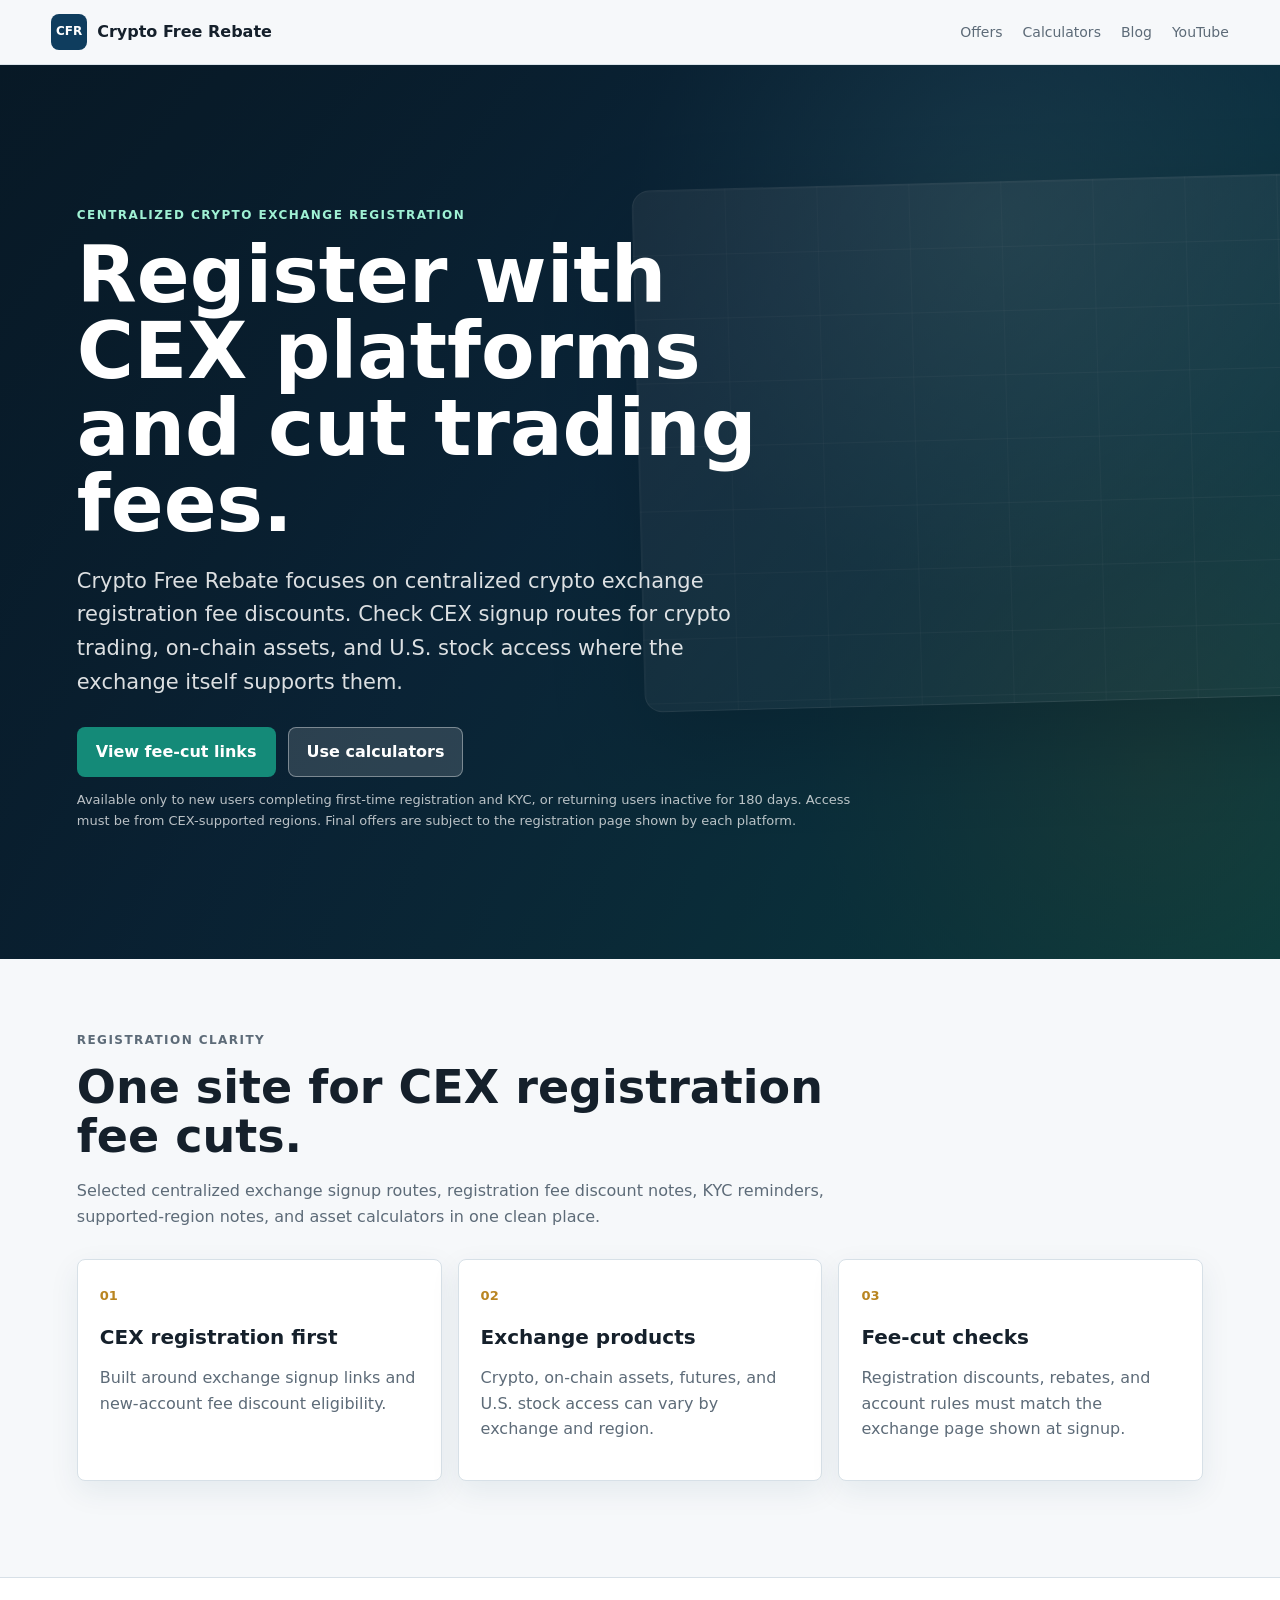
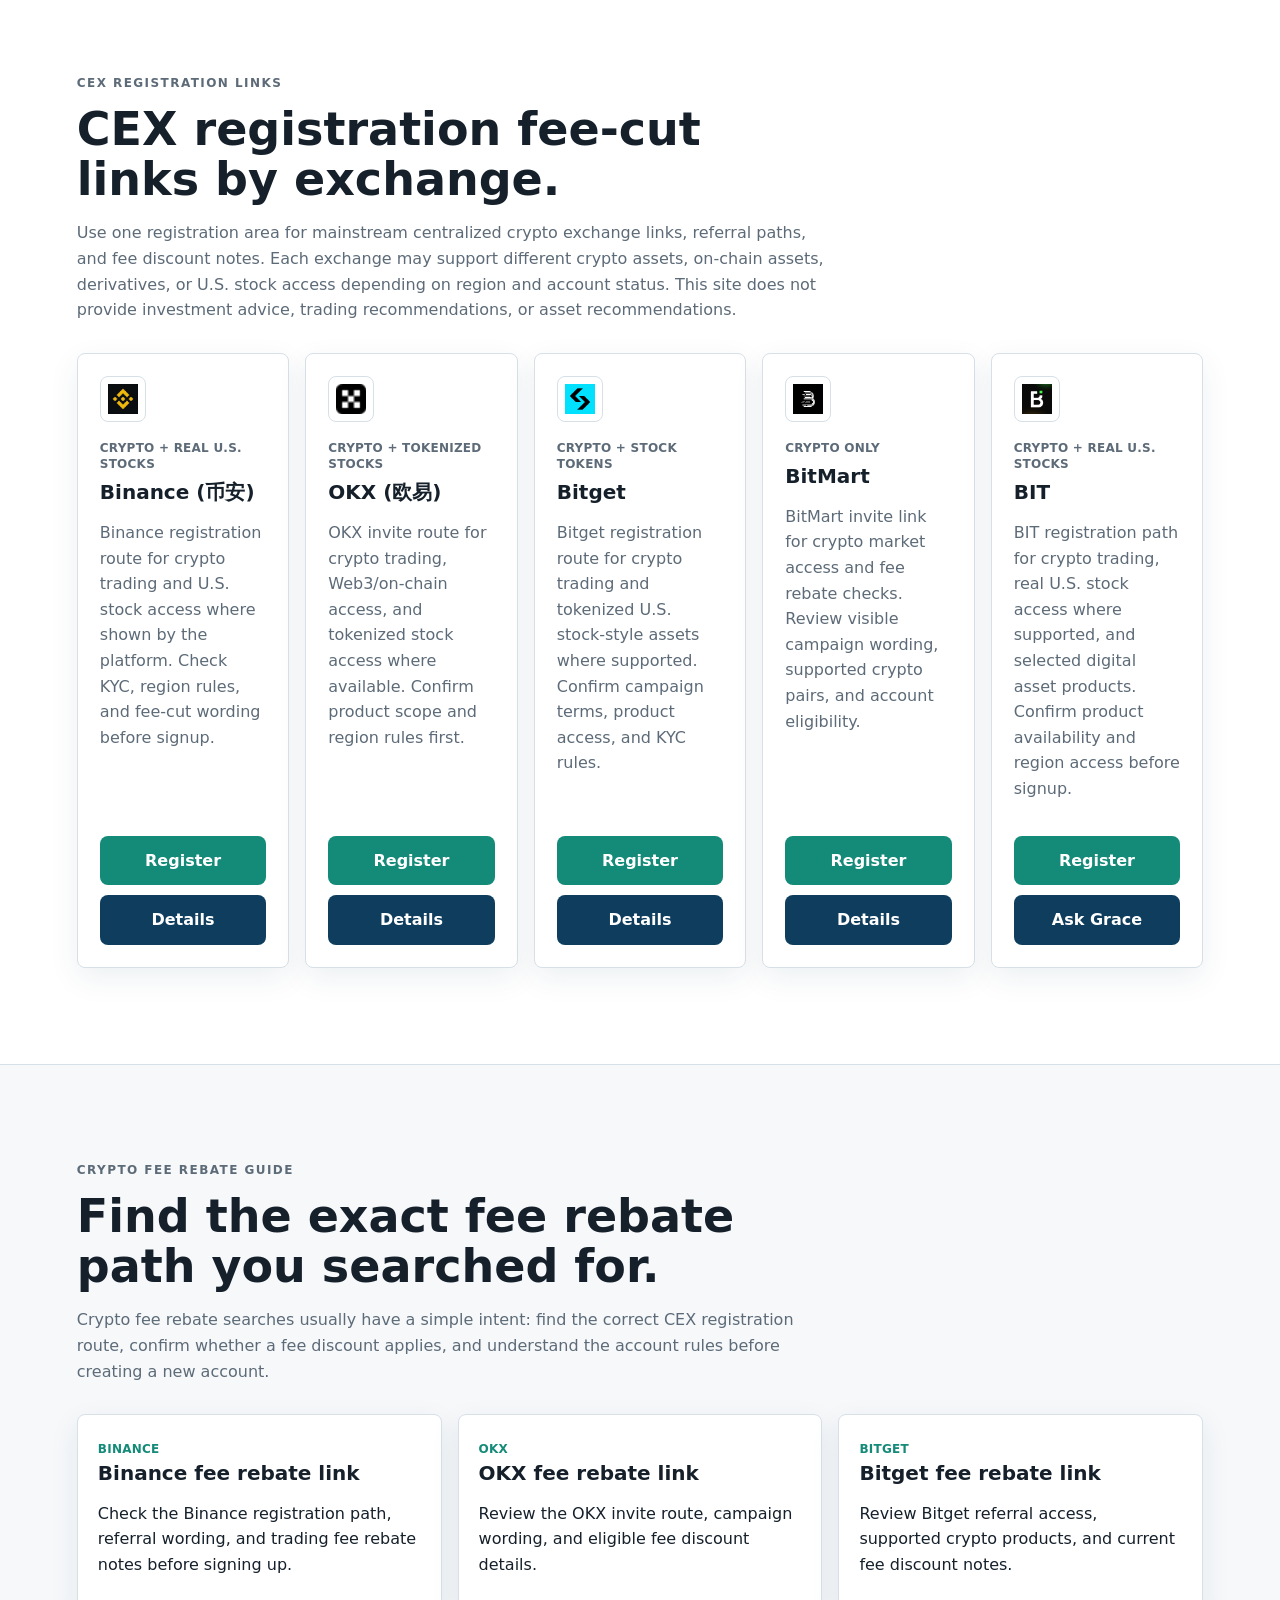
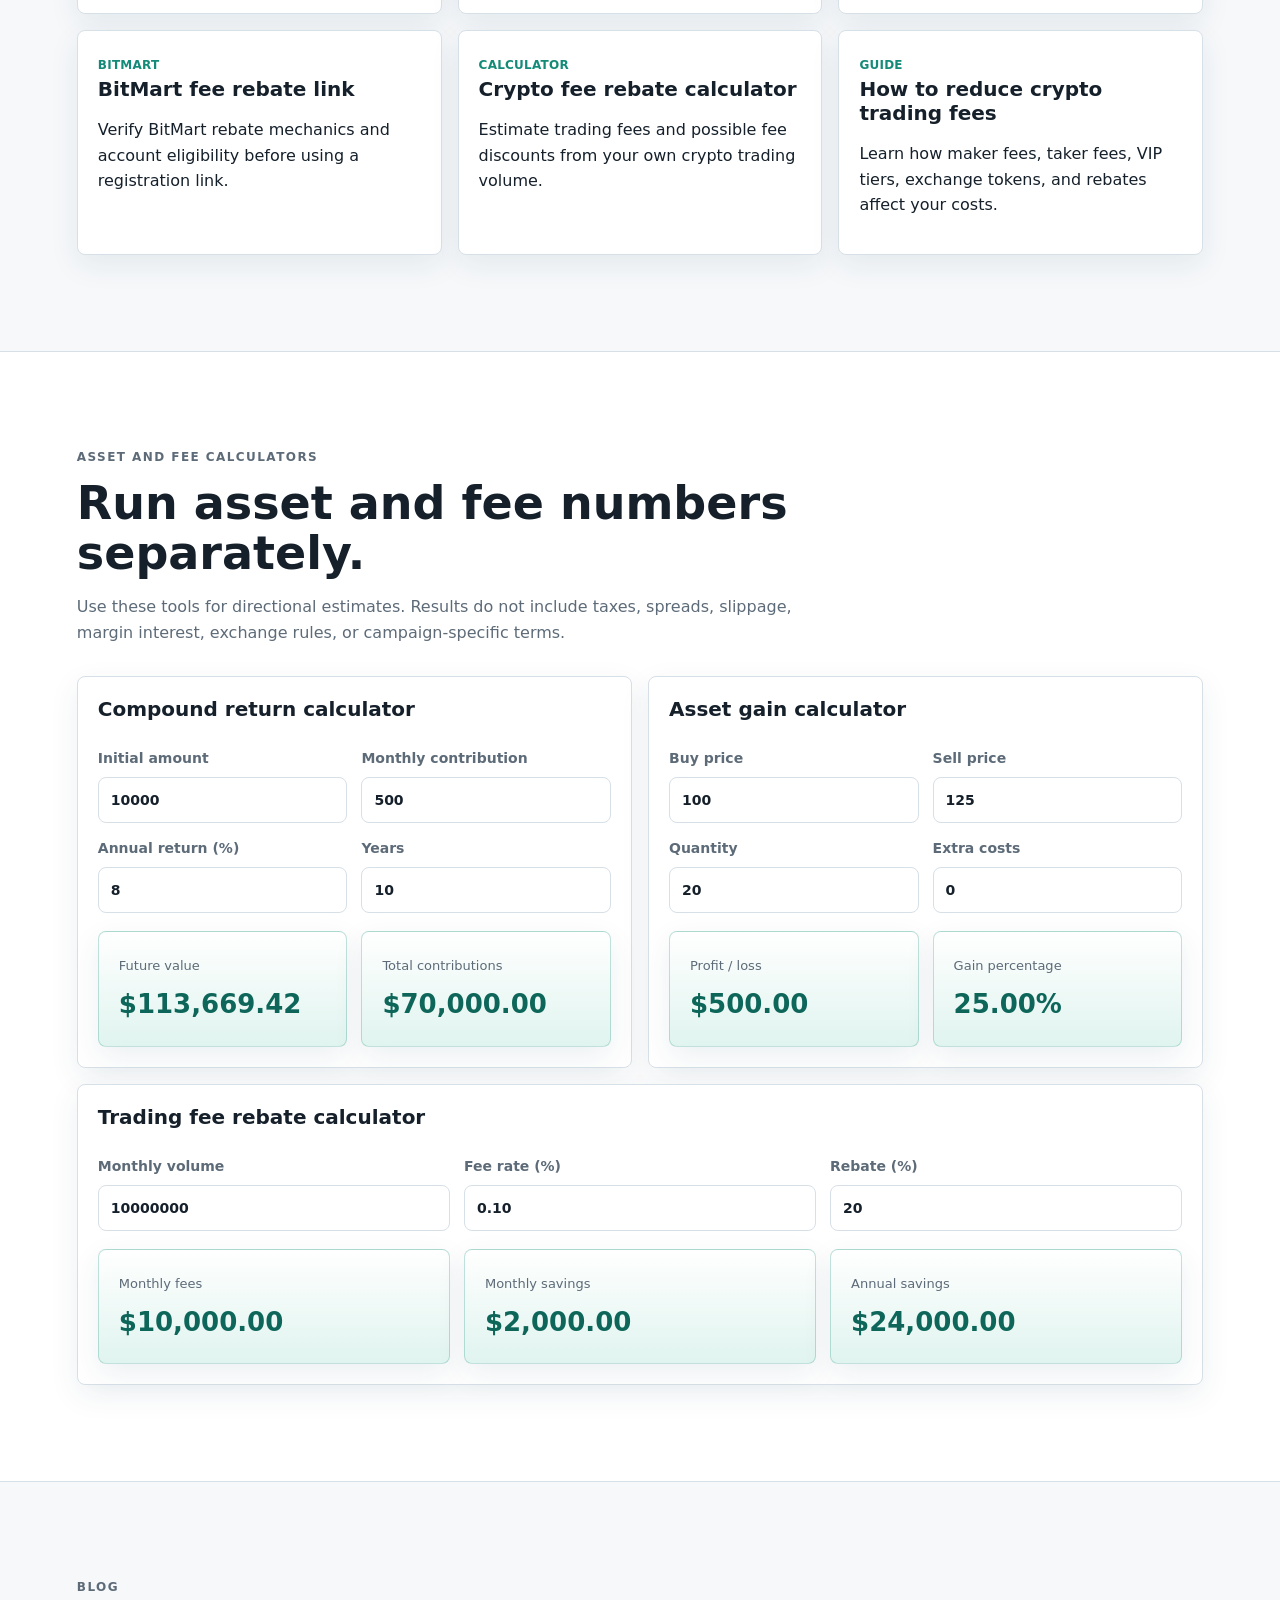
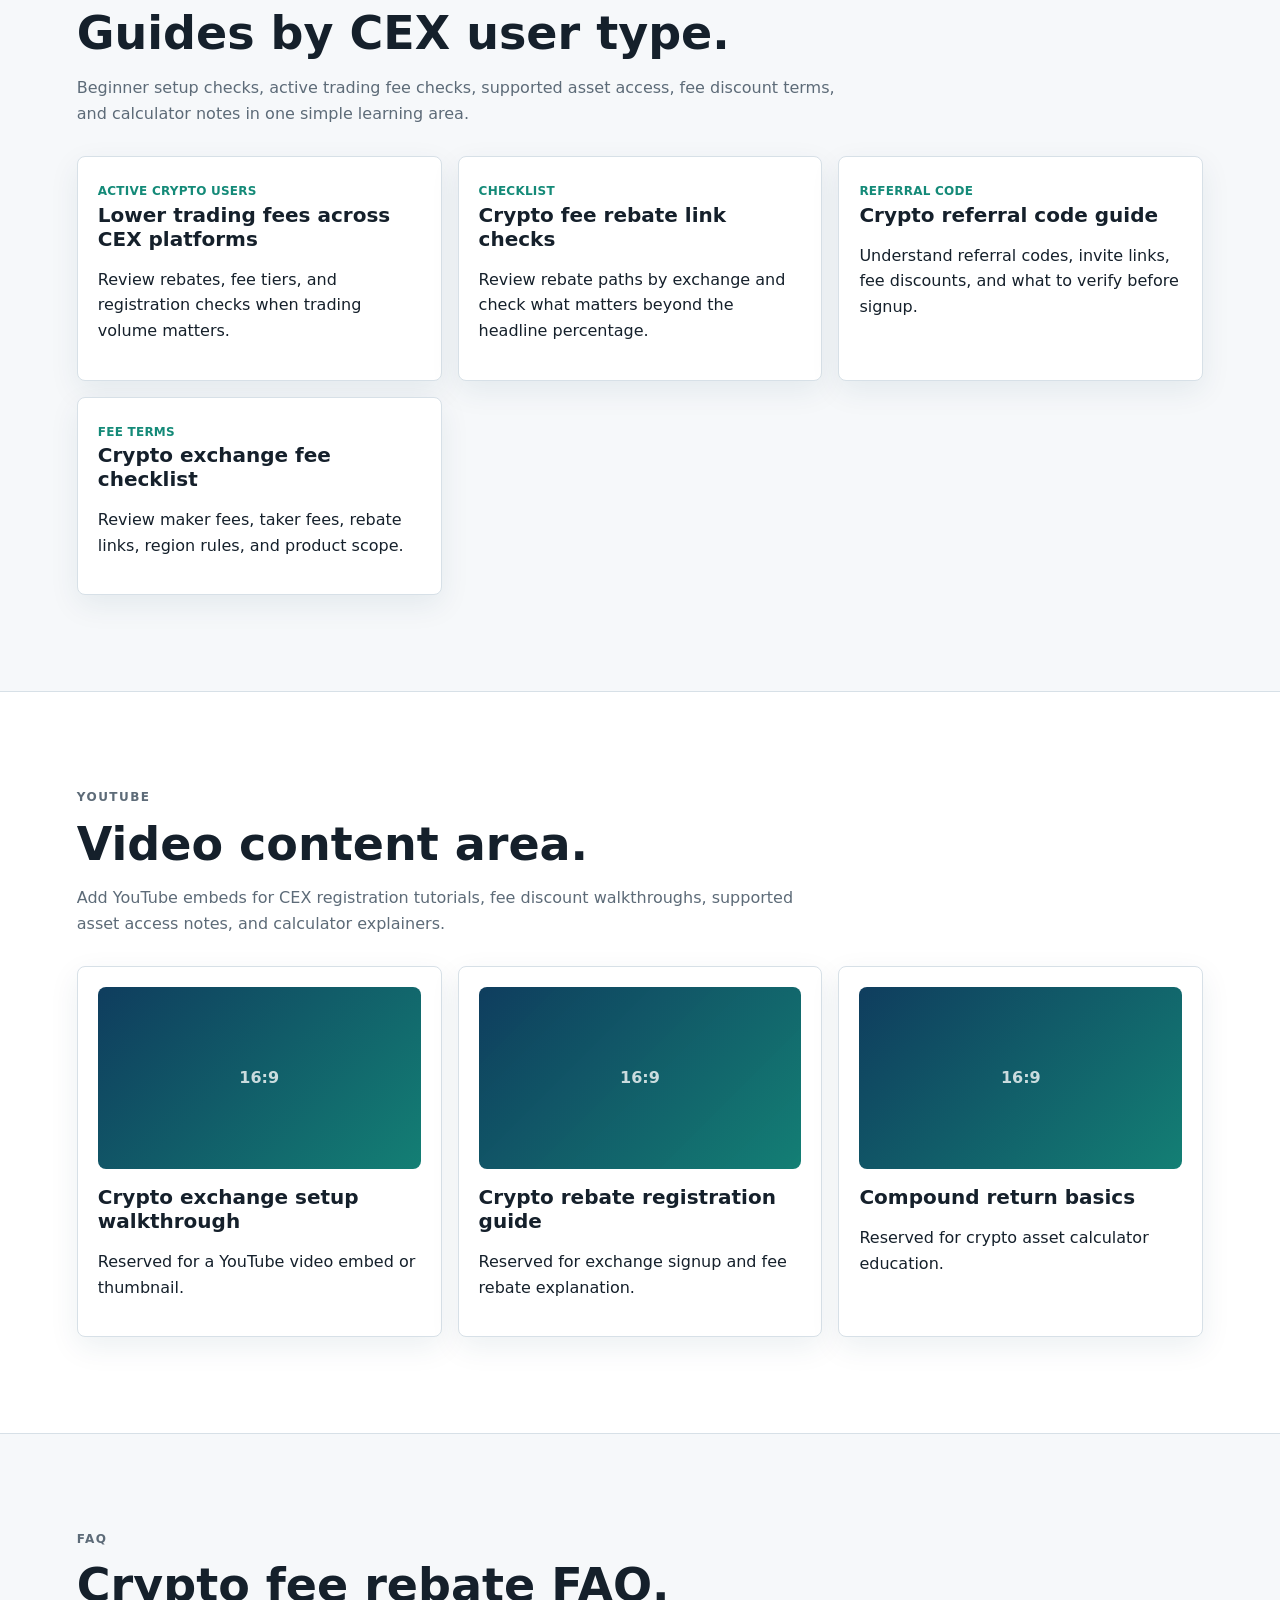
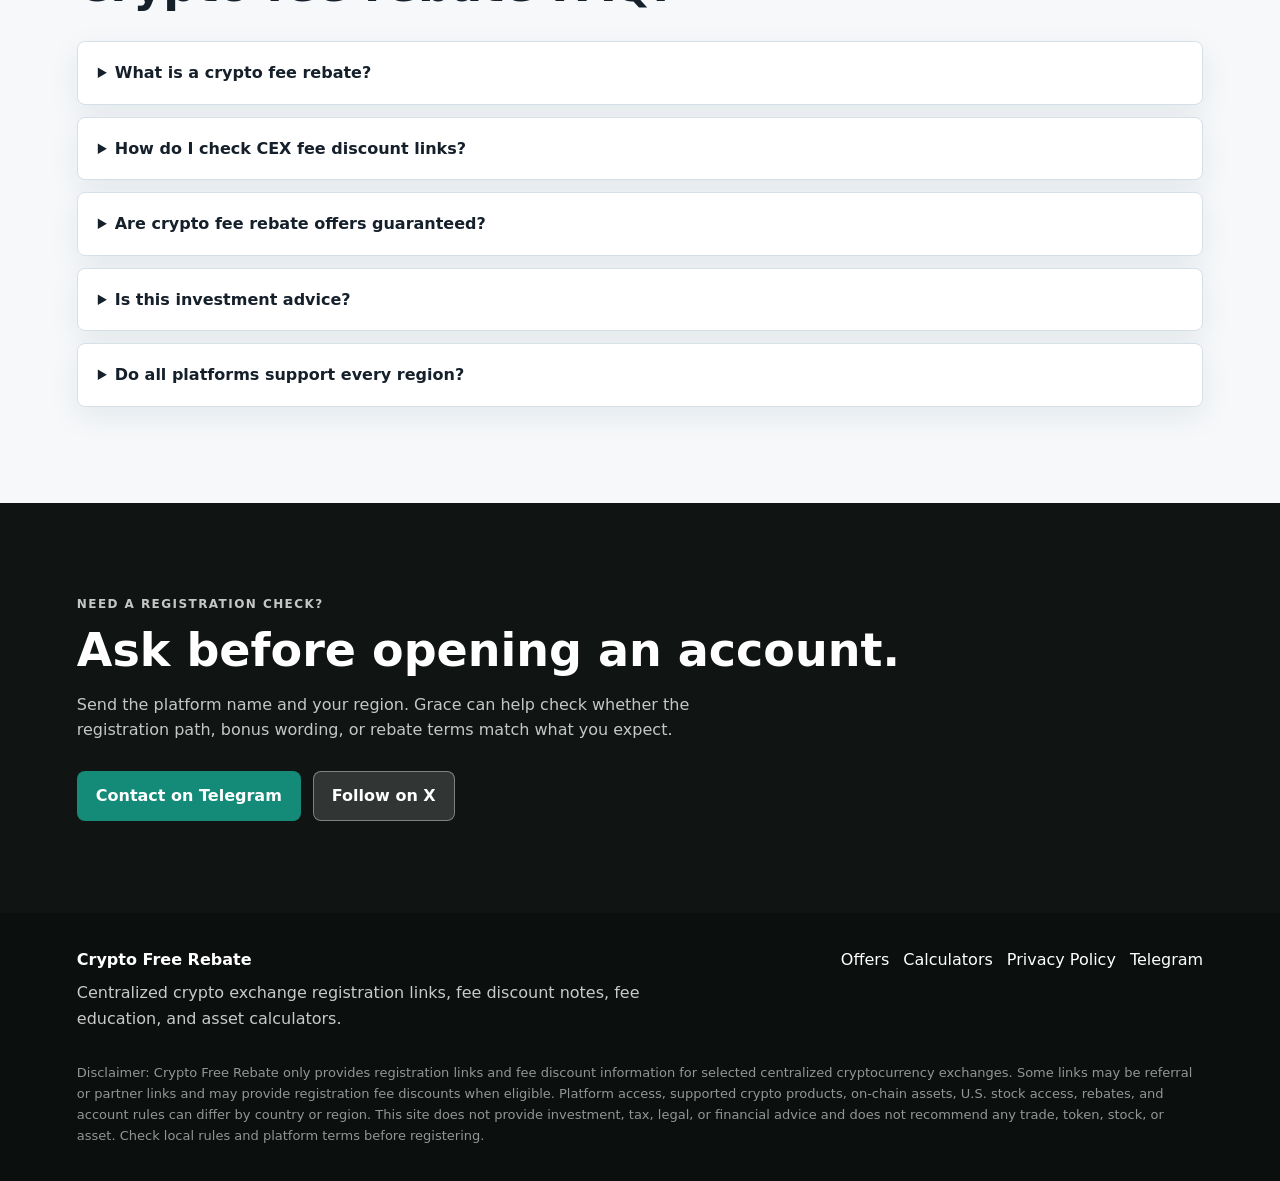
==== commit d80a8e2d: "fix: clarify exchange asset labels" ====
--- a/index.html
+++ b/index.html
@@ -147,9 +147,9 @@
           <article class="exchange-card">
             <div class="exchange-logo logo-image"><img src="/assets/logos/binance.jpg" alt="Binance logo"></div>
             <div>
-              <p class="card-tag">CEX account</p>
-              <h3>Binance</h3>
-              <p>Use the Binance registration route to check current crypto trading fee discount wording, KYC rules, supported products, and regional access.</p>
+              <p class="card-tag">Crypto + real U.S. stocks</p>
+              <h3 class="notranslate" translate="no">Binance (币安)</h3>
+              <p>Binance registration route for crypto trading and U.S. stock access where shown by the platform. Check KYC, region rules, and fee-cut wording before signup.</p>
             </div>
             <div class="card-actions">
               <a class="button primary" href="https://www.bsmkweb.cc/register?ref=FEECUT" rel="sponsored nofollow noopener noreferrer">Register</a>
@@ -159,9 +159,9 @@
           <article class="exchange-card">
             <div class="exchange-logo logo-image"><img src="/assets/logos/okx.ico" alt="OKX logo"></div>
             <div>
-              <p class="card-tag">CEX account</p>
-              <h3>OKX</h3>
-              <p>Use the OKX invite route to verify crypto fee discount terms, on-chain asset access, campaign wording, and region rules before signup.</p>
+              <p class="card-tag">Crypto + tokenized stocks</p>
+              <h3 class="notranslate" translate="no">OKX (欧易)</h3>
+              <p>OKX invite route for crypto trading, Web3/on-chain access, and tokenized stock access where available. Confirm product scope and region rules first.</p>
             </div>
             <div class="card-actions">
               <a class="button primary" href="https://www.promooboost.com/join/FEECUT" rel="sponsored nofollow noopener noreferrer">Register</a>
@@ -171,9 +171,9 @@
           <article class="exchange-card">
             <div class="exchange-logo logo-image"><img src="/assets/logos/bitget.png" alt="Bitget logo"></div>
             <div>
-              <p class="card-tag">CEX account</p>
-              <h3>Bitget</h3>
-              <p>Open the Bitget registration route to confirm current crypto fee discount terms, supported assets, account eligibility, and KYC requirements.</p>
+              <p class="card-tag">Crypto + stock tokens</p>
+              <h3 class="notranslate" translate="no">Bitget</h3>
+              <p>Bitget registration route for crypto trading and tokenized U.S. stock-style assets where supported. Confirm campaign terms, product access, and KYC rules.</p>
             </div>
             <div class="card-actions">
               <a class="button primary" href="https://partner.hdmune.cn/bg/q4qxmbpd" rel="sponsored nofollow noopener noreferrer">Register</a>
@@ -183,9 +183,9 @@
           <article class="exchange-card">
             <div class="exchange-logo logo-image"><img src="/assets/logos/bitmart.jpg" alt="BitMart logo"></div>
             <div>
-              <p class="card-tag">CEX account</p>
-              <h3>BitMart</h3>
-              <p>Use the BitMart invite link to review visible campaign wording, crypto fee terms, supported markets, and account eligibility before registering.</p>
+              <p class="card-tag">Crypto only</p>
+              <h3 class="notranslate" translate="no">BitMart</h3>
+              <p>BitMart invite link for crypto market access and fee rebate checks. Review visible campaign wording, supported crypto pairs, and account eligibility.</p>
             </div>
             <div class="card-actions">
               <a class="button primary" href="https://www.bitmart.com/invite/feecut" rel="sponsored nofollow noopener noreferrer">Register</a>
@@ -195,9 +195,9 @@
           <article class="exchange-card">
             <div class="exchange-logo logo-image"><img src="/assets/logos/bit.jpg" alt="BIT logo"></div>
             <div>
-              <p class="card-tag">CEX account</p>
-              <h3>BIT</h3>
-              <p>Use the BIT registration path to check supported crypto products, U.S. stock access where available, account rules, and region access.</p>
+              <p class="card-tag">Crypto + real U.S. stocks</p>
+              <h3 class="notranslate" translate="no">BIT</h3>
+              <p>BIT registration path for crypto trading, real U.S. stock access where supported, and selected digital asset products. Confirm product availability and region access before signup.</p>
             </div>
             <div class="card-actions">
               <a class="button primary" href="https://www.bit.com/signup" rel="sponsored nofollow noopener noreferrer">Register</a>
--- a/assets/styles.css
+++ b/assets/styles.css
@@ -332,7 +332,8 @@
   color: var(--accent);
   font-size: 12px;
   font-weight: 800;
-  letter-spacing: 0.08em;
+  letter-spacing: 0.02em;
+  line-height: 1.35;
   text-transform: uppercase;
 }
 
@@ -400,6 +401,10 @@
 .stat-row span,
 .stat-total span {
   color: var(--muted);
+}
+
+.stat-row strong {
+  text-align: right;
 }
 
 .stat-total {
